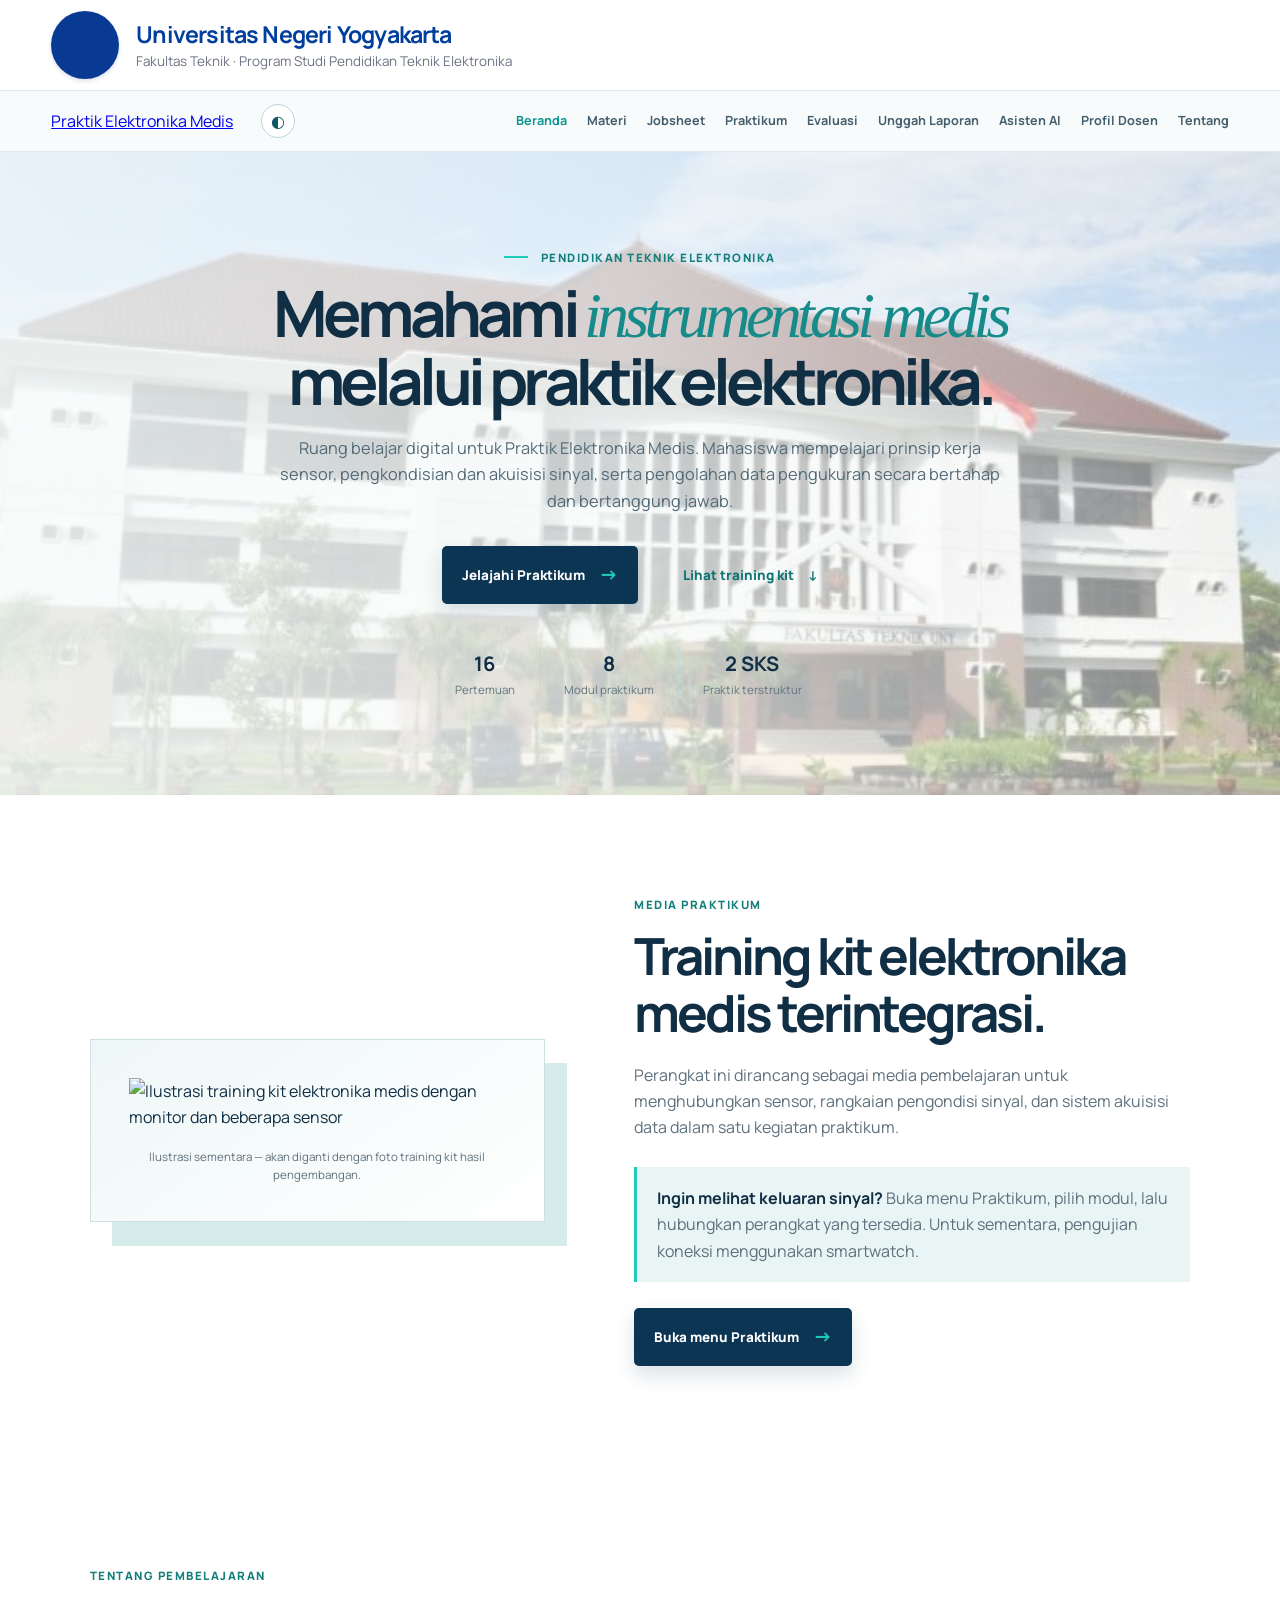
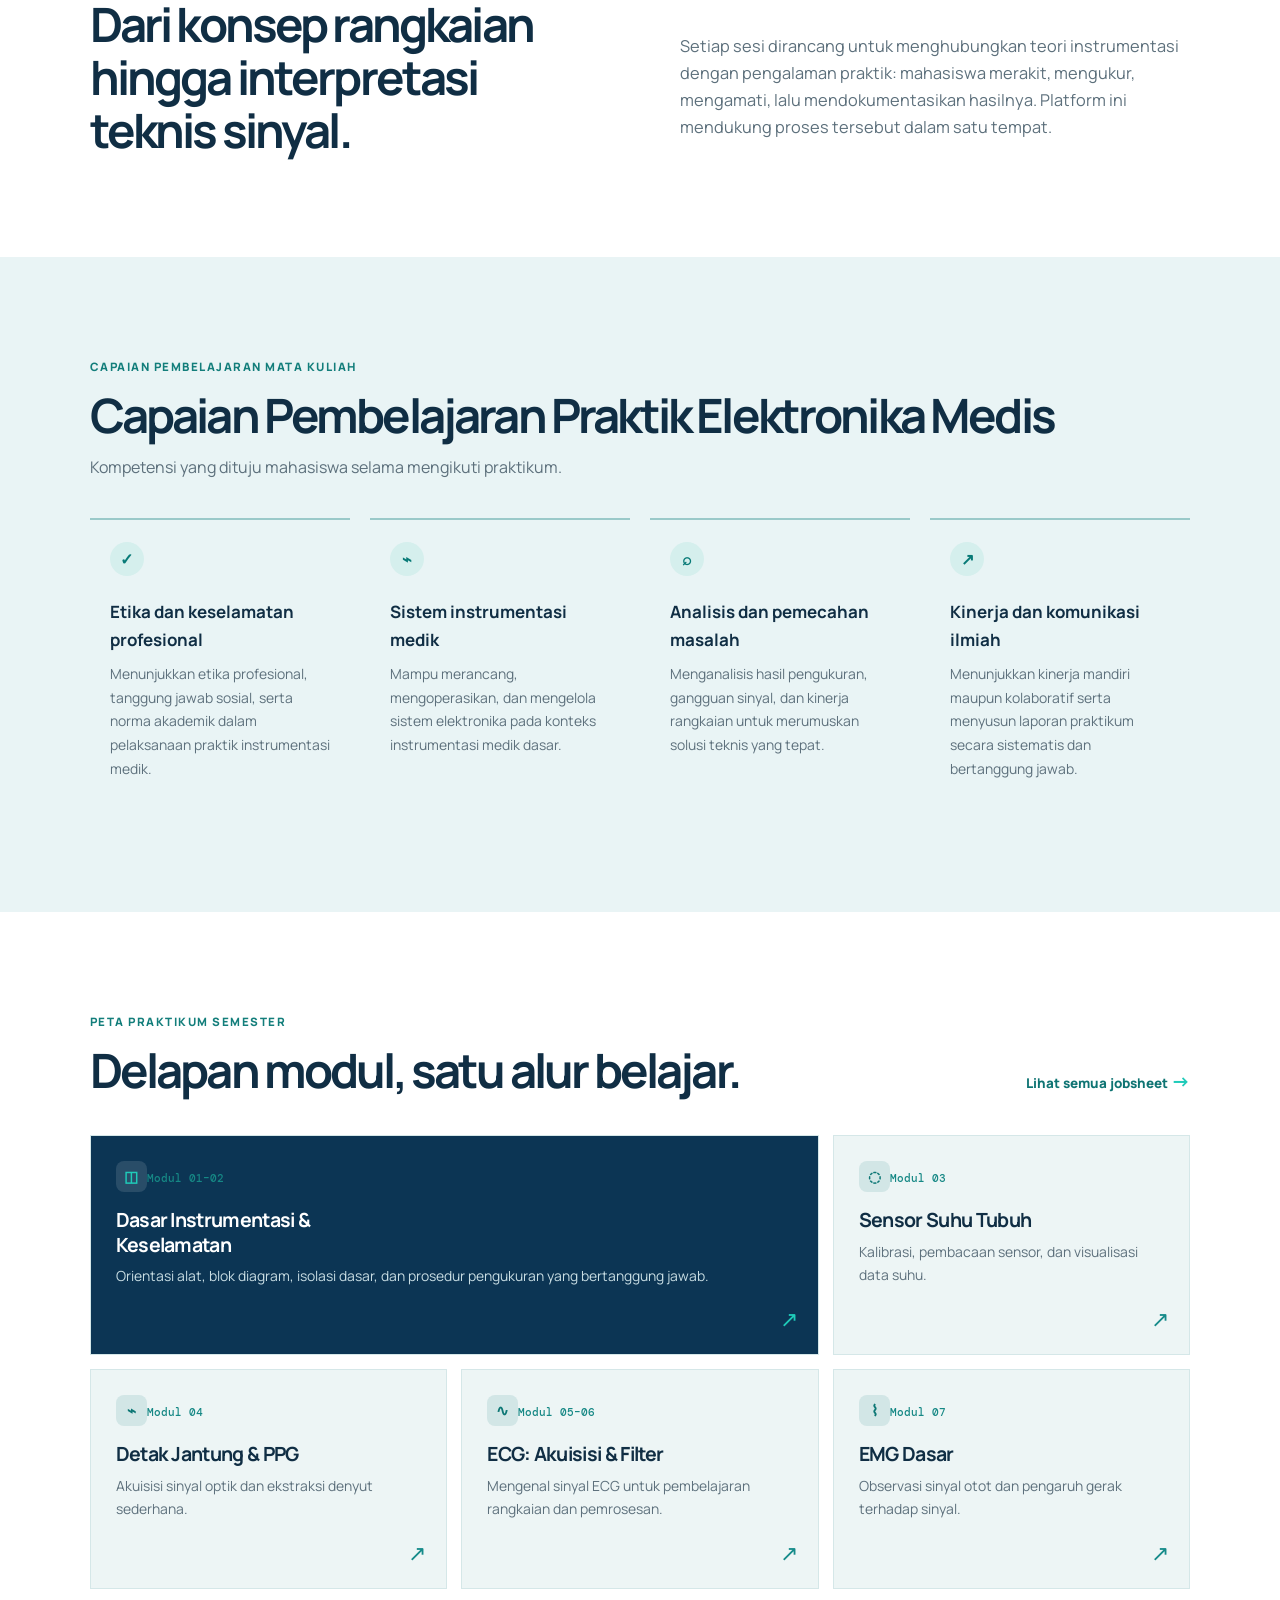
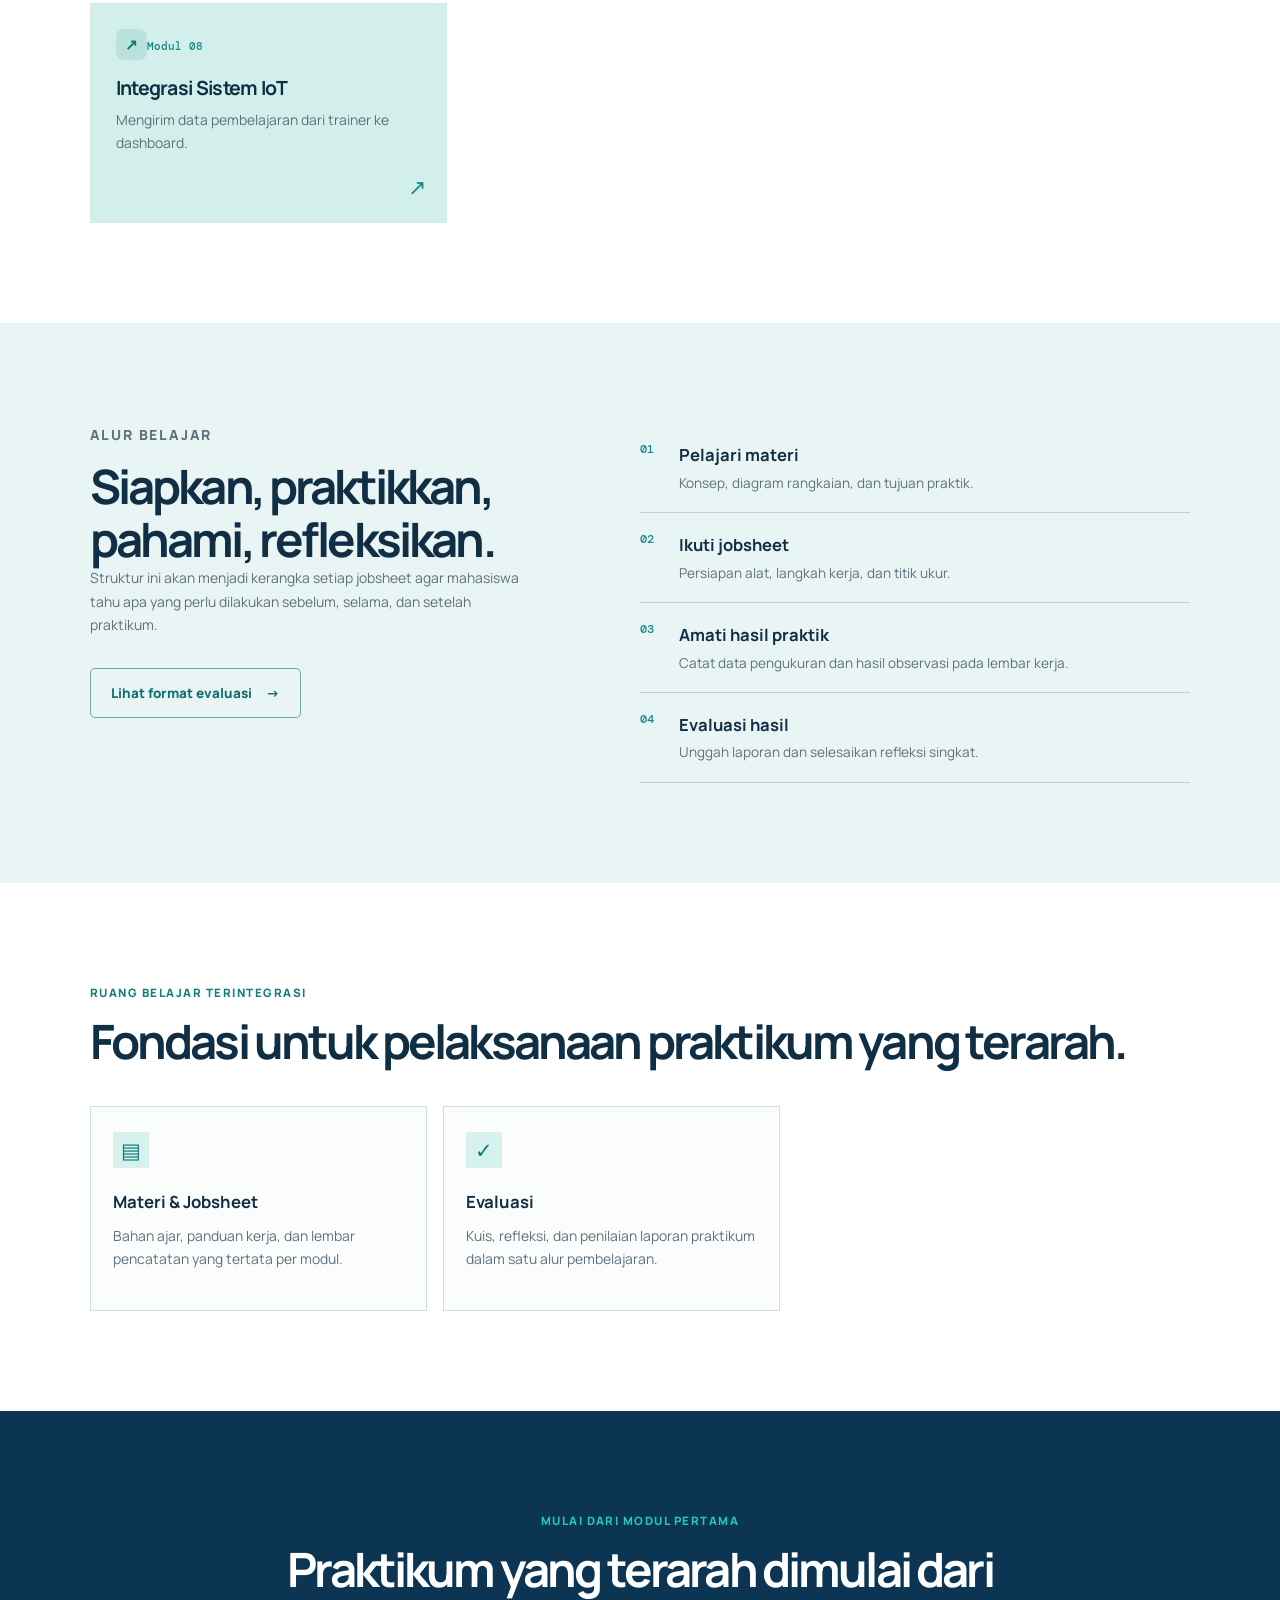
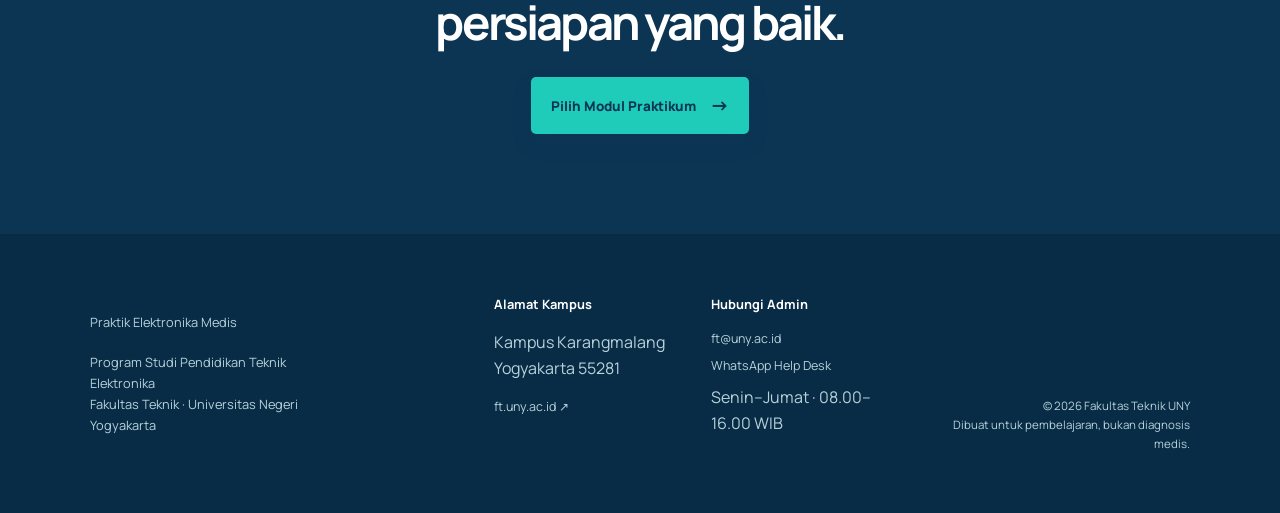
==== index.html @ bb30fde7 "Add files via upload" ====
<!doctype html>
<html lang="id">
<head>
  <meta charset="UTF-8" />
  <meta name="viewport" content="width=device-width, initial-scale=1.0" />
  <meta name="description" content="Platform pembelajaran untuk mata kuliah Praktik Elektronika Medis, Pendidikan Teknik Elektronika." />
  <title>Praktik Elektronika Medis | PTE UNY</title>
  <link rel="preconnect" href="https://fonts.googleapis.com" />
  <link rel="preconnect" href="https://fonts.gstatic.com" crossorigin />
  <link href="https://fonts.googleapis.com/css2?family=DM+Mono:wght@400;500&family=Manrope:wght@400;500;600;700;800&display=swap" rel="stylesheet" />
  <link rel="icon" type="image/svg+xml" href="data:image/svg+xml,%3Csvg xmlns='http://www.w3.org/2000/svg' viewBox='0 0 64 64'%3E%3Crect width='64' height='64' rx='14' fill='%230b3b62'/%3E%3Cpath d='M10 35h10l5-15 8 29 7-18h14' fill='none' stroke='%2349d8c5' stroke-width='5' stroke-linecap='round' stroke-linejoin='round'/%3E%3C/svg%3E" />
  <link rel="stylesheet" href="styles.css" />
  <link rel="stylesheet" href="identity.css" />
  <link rel="stylesheet" href="compact-features.css" />
  <link rel="stylesheet" href="report-upload.css" />
  <link rel="stylesheet" href="visual-enhancements.css" />
</head>
<body>
  <header class="site-header">
    <div class="identity-bar">
      <a class="uny-seal" href="#beranda" aria-label="Universitas Negeri Yogyakarta"><span><img src="assets/logo-uny.png" alt="Lambang Universitas Negeri Yogyakarta" /></span></a>
      <div class="institution-name"><strong>Universitas Negeri Yogyakarta</strong><span>Fakultas Teknik · Program Studi Pendidikan Teknik Elektronika</span></div>
    </div>
    <div class="platform-bar">
      <a class="course-brand" href="#beranda">Praktik Elektronika Medis</a>
    <button class="menu-toggle" aria-label="Buka menu" aria-expanded="false"><span></span><span></span></button>
    <nav class="main-nav" aria-label="Navigasi utama">
      <a class="active" href="index.html">Beranda</a><a href="materi.html">Materi</a><a href="jobsheet.html">Jobsheet</a><a href="praktikum.html">Praktikum</a><a href="evaluasi.html">Evaluasi</a><a href="laporan.html">Unggah Laporan</a><a href="asisten-ai.html">Asisten AI</a><a href="profil-dosen.html">Profil Dosen</a><a href="tentang.html">Tentang</a>
    </nav>
    </div>
  </header>

  <main>
    <section class="hero" id="beranda">
      <div class="hero-copy">
        <p class="eyebrow"><span></span> Pendidikan Teknik Elektronika</p>
        <h1>Memahami <em>instrumentasi medis</em> melalui praktik elektronika.</h1>
        <p class="hero-text">Ruang belajar digital untuk Praktik Elektronika Medis. Mahasiswa mempelajari prinsip kerja sensor, pengkondisian dan akuisisi sinyal, serta pengolahan data pengukuran secara bertahap dan bertanggung jawab.</p>
        <div class="hero-actions"><a class="button primary" href="praktikum.html">Jelajahi Praktikum <span>→</span></a><a class="button text-button" href="#training-kit">Lihat training kit <span>↓</span></a></div>
        <div class="course-meta"><div><strong>16</strong><span>Pertemuan</span></div><div><strong>8</strong><span>Modul praktikum</span></div><div><strong>2 SKS</strong><span>Praktik terstruktur</span></div></div>
      </div>
    </section>

    <section class="training-showcase section" id="training-kit">
      <figure class="training-photo">
        <img src="assets/training-kit-placeholder.png" alt="Ilustrasi training kit elektronika medis dengan monitor dan beberapa sensor" />
        <figcaption>Ilustrasi sementara — akan diganti dengan foto training kit hasil pengembangan.</figcaption>
      </figure>
      <div class="training-copy">
        <p class="eyebrow">Media praktikum</p>
        <h2>Training kit elektronika medis terintegrasi.</h2>
        <p>Perangkat ini dirancang sebagai media pembelajaran untuk menghubungkan sensor, rangkaian pengondisi sinyal, dan sistem akuisisi data dalam satu kegiatan praktikum.</p>
        <p class="training-notice"><strong>Ingin melihat keluaran sinyal?</strong> Buka menu Praktikum, pilih modul, lalu hubungkan perangkat yang tersedia. Untuk sementara, pengujian koneksi menggunakan smartwatch.</p>
        <a class="button primary" href="praktikum.html">Buka menu Praktikum <span>→</span></a>
      </div>
    </section>

    <section class="intro section" id="materi">
      <div><p class="eyebrow">Tentang pembelajaran</p><h2>Dari konsep rangkaian hingga interpretasi teknis sinyal.</h2></div>
      <p>Setiap sesi dirancang untuk menghubungkan teori instrumentasi dengan pengalaman praktik: mahasiswa merakit, mengukur, mengamati, lalu mendokumentasikan hasilnya. Platform ini mendukung proses tersebut dalam satu tempat.</p>
    </section>

    <section class="outcomes section" aria-labelledby="outcomes-title">
      <div class="section-heading"><p class="eyebrow">Capaian Pembelajaran Mata Kuliah</p><h2 id="outcomes-title">Capaian Pembelajaran Praktik Elektronika Medis</h2><p class="outcomes-intro">Kompetensi yang dituju mahasiswa selama mengikuti praktikum.</p></div>
      <div class="outcome-grid"><article><span class="number">CPL-1</span><h3>Etika dan keselamatan profesional</h3><p>Menunjukkan etika profesional, tanggung jawab sosial, serta norma akademik dalam pelaksanaan praktik instrumentasi medik.</p></article><article><span class="number">CPL-3</span><h3>Sistem instrumentasi medik</h3><p>Mampu merancang, mengoperasikan, dan mengelola sistem elektronika pada konteks instrumentasi medik dasar.</p></article><article><span class="number">CPL-4</span><h3>Analisis dan pemecahan masalah</h3><p>Menganalisis hasil pengukuran, gangguan sinyal, dan kinerja rangkaian untuk merumuskan solusi teknis yang tepat.</p></article><article><span class="number">CPL-7 · CPL-8</span><h3>Kinerja dan komunikasi ilmiah</h3><p>Menunjukkan kinerja mandiri maupun kolaboratif serta menyusun laporan praktikum secara sistematis dan bertanggung jawab.</p></article></div>
    </section>

    <section class="modules section" id="praktikum">
      <div class="section-heading split"><div><p class="eyebrow">Peta praktikum semester</p><h2>Delapan modul, satu alur belajar.</h2></div><a href="jobsheet.html" class="inline-link">Lihat semua jobsheet <span>→</span></a></div>
      <div class="module-grid">
        <article class="module-card featured"><span class="module-label">Modul 01–02</span><h3>Dasar Instrumentasi & Keselamatan</h3><p>Orientasi alat, blok diagram, isolasi dasar, dan prosedur pengukuran yang bertanggung jawab.</p><span class="card-arrow">↗</span></article>
        <article class="module-card"><span class="module-label">Modul 03</span><h3>Sensor Suhu Tubuh</h3><p>Kalibrasi, pembacaan sensor, dan visualisasi data suhu.</p><span class="card-arrow">↗</span></article>
        <article class="module-card"><span class="module-label">Modul 04</span><h3>Detak Jantung & PPG</h3><p>Akuisisi sinyal optik dan ekstraksi denyut sederhana.</p><span class="card-arrow">↗</span></article>
        <article class="module-card"><span class="module-label">Modul 05–06</span><h3>ECG: Akuisisi & Filter</h3><p>Mengenal sinyal ECG untuk pembelajaran rangkaian dan pemrosesan.</p><span class="card-arrow">↗</span></article>
        <article class="module-card"><span class="module-label">Modul 07</span><h3>EMG Dasar</h3><p>Observasi sinyal otot dan pengaruh gerak terhadap sinyal.</p><span class="card-arrow">↗</span></article>
        <article class="module-card accent"><span class="module-label">Modul 08</span><h3>Integrasi Sistem IoT</h3><p>Mengirim data pembelajaran dari trainer ke dashboard.</p><span class="card-arrow">↗</span></article>
      </div>
    </section>

    <section class="learning-flow section" id="jobsheet">
      <div class="flow-copy"><p class="eyebrow">Alur belajar</p><h2>Siapkan, praktikkan, pahami, refleksikan.</h2><p>Struktur ini akan menjadi kerangka setiap jobsheet agar mahasiswa tahu apa yang perlu dilakukan sebelum, selama, dan setelah praktikum.</p><a class="button outline" href="evaluasi.html">Lihat format evaluasi <span>→</span></a></div>
      <ol class="flow-list"><li><span>01</span><div><h3>Pelajari materi</h3><p>Konsep, diagram rangkaian, dan tujuan praktik.</p></div></li><li><span>02</span><div><h3>Ikuti jobsheet</h3><p>Persiapan alat, langkah kerja, dan titik ukur.</p></div></li><li><span>03</span><div><h3>Amati hasil praktik</h3><p>Catat data pengukuran dan hasil observasi pada lembar kerja.</p></div></li><li><span>04</span><div><h3>Evaluasi hasil</h3><p>Unggah laporan dan selesaikan refleksi singkat.</p></div></li></ol>
    </section>

    <section class="platform section" id="evaluasi">
      <div class="section-heading"><p class="eyebrow">Ruang belajar terintegrasi</p><h2>Fondasi untuk pelaksanaan praktikum yang terarah.</h2></div>
      <div class="feature-grid feature-grid-compact"><article><span class="feature-icon">▤</span><h3>Materi & Jobsheet</h3><p>Bahan ajar, panduan kerja, dan lembar pencatatan yang tertata per modul.</p></article><article><span class="feature-icon">✓</span><h3>Evaluasi</h3><p>Kuis, refleksi, dan penilaian laporan praktikum dalam satu alur pembelajaran.</p></article></div>
    </section>


    <section class="cta section"><p class="eyebrow">Mulai dari modul pertama</p><h2>Praktikum yang terarah dimulai dari persiapan yang baik.</h2><a class="button primary" href="#praktikum">Pilih Modul Praktikum <span>→</span></a></section>
  </main>

  <footer id="tentang"><div class="footer-brand"><p class="footer-course">Praktik Elektronika Medis</p><p>Program Studi Pendidikan Teknik Elektronika<br>Fakultas Teknik · Universitas Negeri Yogyakarta</p></div><div><h3>Alamat Kampus</h3><p>Kampus Karangmalang<br>Yogyakarta 55281</p><a href="https://ft.uny.ac.id" target="_blank" rel="noopener">ft.uny.ac.id ↗</a></div><div><h3>Hubungi Admin</h3><a href="mailto:ft@uny.ac.id">ft@uny.ac.id</a><a href="https://wa.me/6289529199119" target="_blank" rel="noopener">WhatsApp Help Desk</a><p>Senin–Jumat · 08.00–16.00 WIB</p></div><p class="footer-note">© 2026 Fakultas Teknik UNY<br>Dibuat untuk pembelajaran, bukan diagnosis medis.</p></footer>
  <script src="script.js"></script>
</body>
</html>
---- styles.css ----
:root{--uny-blue:#003f9e;--uny-gold:#f4c400;--ink:#102e44;--navy:#0c3554;--teal:#1fcbb9;--mist:#e9f4f5;--sky:#dbeef5;--paper:#f8fbfb;--muted:#5d707c;--line:#cfe0e3;--white:#fff}*{box-sizing:border-box}html{scroll-behavior:smooth}body{margin:0;background:var(--paper);color:var(--ink);font-family:Manrope,Arial,sans-serif;font-size:16px;line-height:1.65}.site-header{background:rgba(248,251,251,.97);border-bottom:1px solid rgba(16,46,68,.09);position:sticky;top:0;z-index:10;backdrop-filter:blur(12px)}.identity-bar{height:91px;display:flex;align-items:center;padding:0 max(4vw,32px);gap:17px;background:#fff;border-bottom:1px solid #e1e7ea}.uny-seal{display:grid;place-items:center;width:68px;height:68px;overflow:hidden;border-radius:50%;background:#083a93;box-shadow:0 2px 4px rgba(0,40,100,.15)}.uny-seal span{display:block;width:75px;height:75px;overflow:hidden;position:relative}.uny-seal img{position:absolute;width:968px;max-width:none;height:auto;top:-16px;left:-40px}.institution-name{display:grid;line-height:1.3}.institution-name strong{color:var(--uny-blue);font-size:clamp(1rem,2.25vw,1.45rem);letter-spacing:-.035em}.institution-name span{margin-top:4px;color:#6c7282;font-size:.84rem}.platform-bar{height:60px;display:flex;align-items:center;padding:0 max(4vw,32px);gap:20px}.brand{display:flex;gap:10px;align-items:center;color:var(--ink);font-weight:800;font-size:1.16rem;text-decoration:none;letter-spacing:-.05em}.brand>span:last-child span{color:#18aa9b}.brand-mark{display:grid;place-items:center;width:31px;height:31px;border-radius:9px;background:var(--navy);color:var(--teal);font-family:Georgia,serif;font-size:1.25rem}.platform-title{padding-left:20px;border-left:1px solid #d5e1e4;color:#45606d;font-size:.84rem;font-weight:700}.main-nav{display:flex;align-items:center;gap:20px;margin-left:auto}.main-nav a{color:#445e6e;text-decoration:none;font-size:.79rem;font-weight:700}.main-nav a:hover,.main-nav a.active{color:#0c958d}.menu-toggle{display:none}.hero{min-height:620px;padding:84px max(7vw,48px) 72px;display:grid;grid-template-columns:1.03fr .97fr;gap:64px;align-items:center;background:linear-gradient(135deg,#f8fbfb 0%,#e4f3f3 100%);overflow:hidden}.eyebrow{margin:0 0 13px;color:#137e7b;text-transform:uppercase;letter-spacing:.13em;font-size:.72rem;font-weight:800}.hero .eyebrow span{display:inline-block;width:24px;height:2px;margin:0 9px 4px 0;background:var(--teal)}h1,h2,h3,p{margin-top:0}h1{max-width:680px;margin-bottom:21px;font-size:clamp(2.75rem,5vw,5.25rem);letter-spacing:-.075em;line-height:1.02}h1 em{font-family:Georgia,serif;font-weight:400;color:#168b8a}.hero-text{max-width:580px;color:#536b78;font-size:1.02rem}.hero-actions{display:flex;align-items:center;gap:25px;margin:31px 0 43px}.button{display:inline-flex;gap:14px;align-items:center;justify-content:center;padding:13px 20px;border-radius:5px;text-decoration:none;font-weight:800;font-size:.84rem}.primary{background:var(--navy);color:#fff;box-shadow:0 9px 20px rgba(12,53,84,.15)}.primary span,.inline-link span{color:var(--teal);font-size:1.2rem}.text-button,.inline-link{color:#0f7473;text-decoration:none;font-weight:800;font-size:.84rem}.course-meta{display:flex;gap:0}.course-meta div{padding:0 24px;border-left:1px solid #bfd9d9}.course-meta div:first-child{padding-left:0;border:0}.course-meta strong{display:block;font-size:1.25rem}.course-meta span{display:block;color:#607580;font-size:.72rem}.hero-visual{padding:19px 19px 13px;background:#103e5d;border:10px solid #d6ebec;box-shadow:22px 25px 0 #b8dddd;color:#d9f8f1;position:relative}.visual-top{display:flex;gap:9px;align-items:center;font:500 .62rem 'DM Mono',monospace;letter-spacing:.08em}.time{margin-left:auto;color:#8eb5c5}.live-dot{width:7px;height:7px;border-radius:50%;background:var(--teal);box-shadow:0 0 0 4px rgba(31,203,185,.13)}svg{display:block;width:100%;height:auto;margin:22px 0 7px}.grid{stroke:#39708a;stroke-width:.55}.wave{fill:none;stroke:#41e2c9;stroke-width:4;stroke-linecap:round;stroke-linejoin:round;filter:drop-shadow(0 0 4px rgba(65,226,201,.5))}.signal-readout{display:grid;grid-template-columns:1fr 1fr 1fr;border-top:1px solid #3b6881;padding-top:12px}.signal-readout div{padding-left:13px;border-left:1px solid #3b6881}.signal-readout div:first-child{padding-left:0;border:0}.signal-readout span{display:block;color:#80a6b7;font:500 .61rem 'DM Mono',monospace}.signal-readout strong{font:500 1.4rem 'DM Mono',monospace}.signal-readout small{color:#8ab6c3;font-size:.58rem}.signal-readout .mode{color:var(--teal);font-size:.85rem}.visual-note{margin:16px 0 0;color:#88acb9;font-size:.6rem;text-align:right}.section{padding:100px max(7vw,48px)}.intro{display:grid;grid-template-columns:1fr 1fr;gap:80px;background:#fff}.intro h2,.section-heading h2,.flow-copy h2,.cta h2{font-size:clamp(2rem,3.7vw,3.45rem);line-height:1.12;letter-spacing:-.06em;margin-bottom:0}.intro>p{max-width:550px;align-self:end;color:var(--muted);font-size:1.02rem}.outcomes{background:var(--mist)}.section-heading{margin-bottom:38px}.outcome-grid{display:grid;grid-template-columns:repeat(4,1fr);gap:20px}.outcome-grid article{padding:22px 20px 18px;border-top:2px solid #9ac9c9}.number,.module-label{font:500 .7rem 'DM Mono',monospace;color:#168885}.outcome-grid h3{margin:22px 0 8px;font-size:1.06rem}.outcome-grid p,.module-card p,.feature-grid p,.flow-copy>p{color:var(--muted);font-size:.87rem;line-height:1.7}.modules{background:#fff}.split{display:flex;justify-content:space-between;align-items:end}.module-grid{display:grid;grid-template-columns:repeat(3,1fr);gap:14px}.module-card{min-height:220px;padding:25px;background:#edf5f5;border:1px solid #d5e7e8;position:relative}.module-card.featured{grid-column:span 2;background:var(--navy);color:#fff}.module-card.accent{background:#d3efeb}.module-card h3{max-width:300px;margin:27px 0 7px;font-size:1.22rem;line-height:1.25;letter-spacing:-.035em}.featured p{color:#c8dde3}.card-arrow{position:absolute;right:20px;bottom:18px;color:#168b8a;font-size:1.35rem}.featured .card-arrow{color:var(--teal)}.learning-flow{display:grid;grid-template-columns:.9fr 1.1fr;gap:100px;background:var(--mist)}.outline{margin-top:17px;border:1px solid #6ca7a8;color:#126f70}.flow-list{margin:0;padding:0;list-style:none}.flow-list li{display:flex;gap:25px;padding:18px 0;border-bottom:1px solid #b9d5d4}.flow-list span{font:500 .75rem 'DM Mono',monospace;color:#168885}.flow-list h3{margin:0 0 3px;font-size:1.04rem}.flow-list p{margin:0;color:var(--muted);font-size:.85rem}.platform{background:#fff}.feature-grid{display:grid;grid-template-columns:repeat(4,1fr);gap:16px}.feature-grid article{padding:25px 22px;border:1px solid var(--line);background:#fbfdfd}.feature-icon{display:grid;place-items:center;width:36px;height:36px;background:#d6f1ee;color:#0f7976;font-size:1.3rem}.feature-grid h3{margin:20px 0 8px;font-size:1.05rem}.cta{text-align:center;background:var(--navy);color:#fff}.cta .eyebrow{color:var(--teal)}.cta h2{max-width:780px;margin:0 auto 28px}.cta .primary{background:var(--teal);color:var(--navy)}.cta .primary span{color:var(--navy)}footer{display:grid;grid-template-columns:2fr 1fr 1fr 1.4fr;gap:30px;padding:60px max(7vw,48px);background:#082b46;color:#b7d2da}footer .brand{color:#fff}.footer-brand p{max-width:220px;margin:18px 0 0;font-size:.8rem}footer h3{margin:0 0 13px;color:#fff;font-size:.8rem}footer div:not(.footer-brand) a{display:block;margin-bottom:7px;color:#b7d2da;text-decoration:none;font-size:.78rem}.footer-note{align-self:end;margin:0;font-size:.72rem;text-align:right}@media(max-width:1080px){.platform-title{display:none}.main-nav{gap:12px}.main-nav a{font-size:.7rem}}@media(max-width:980px){.hero{grid-template-columns:1fr;gap:40px}.hero-visual{max-width:650px}.outcome-grid,.feature-grid{grid-template-columns:repeat(2,1fr)}.learning-flow{gap:50px}.module-grid{grid-template-columns:repeat(2,1fr)}.module-card.featured{grid-column:span 2}}@media(max-width:680px){.identity-bar{height:72px;padding:0 22px;gap:11px}.uny-seal{width:48px;height:48px}.uny-seal span{transform:scale(.71)}.institution-name strong{font-size:.95rem}.institution-name span{font-size:.66rem;line-height:1.3}.platform-bar{height:55px;padding:0 22px}.brand{font-size:1rem}.menu-toggle{display:grid;gap:5px;margin-left:auto;background:none;border:0}.menu-toggle span{display:block;width:23px;height:2px;background:var(--ink)}.main-nav{display:none;position:absolute;top:127px;right:14px;left:14px;padding:14px;background:#fff;border:1px solid var(--line);box-shadow:0 15px 30px rgba(0,0,0,.1)}.main-nav.open{display:grid;grid-template-columns:repeat(2,1fr)}.main-nav a{padding:8px;font-size:.75rem}.hero{min-height:auto;padding:64px 24px 56px;gap:30px}h1{font-size:2.7rem}.hero-actions{flex-wrap:wrap;margin-bottom:32px}.course-meta{justify-content:space-between}.course-meta div{padding:0 10px}.course-meta div:first-child{padding-left:0}.hero-visual{margin:0 -2px;padding:13px;border-width:6px;box-shadow:12px 14px 0 #b8dddd}.signal-readout strong{font-size:1.05rem}.section{padding:66px 24px}.intro,.learning-flow{grid-template-columns:1fr;gap:34px}.intro>p{margin:0}.outcome-grid,.feature-grid,.module-grid{grid-template-columns:1fr}.module-card.featured{grid-column:auto}.split{display:block}.split .inline-link{display:inline-block;margin-top:17px}.module-card{min-height:190px}.flow-list li{gap:17px}footer{grid-template-columns:1fr 1fr;padding:45px 24px;gap:27px}.footer-brand{grid-column:span 2}.footer-note{grid-column:span 2;text-align:left;margin-top:7px}}


/* Hero pembuka: fokus pada pesan utama tanpa visual di samping */
.hero {
  min-height: 640px;
  display: grid;
  grid-template-columns: 1fr;
  place-items: center;
  padding-top: 96px;
  padding-bottom: 96px;
}

.hero > .hero-copy {
  grid-column: 1;
  grid-row: 1;
  width: min(100%, 980px);
  margin: 0 auto;
  text-align: center;
}

.hero > .hero-copy h1 {
  max-width: 900px;
  margin-right: auto;
  margin-left: auto;
}

.hero > .hero-copy .hero-text {
  max-width: 720px;
  margin-right: auto;
  margin-left: auto;
}

.hero > .hero-copy .hero-actions,
.hero > .hero-copy .course-meta {
  justify-content: center;
}

/* Bagian simulasi baru muncul setelah pengguna menggulir */
.signal-showcase {
  background: #fff;
  scroll-margin-top: 150px;
}

.signal-showcase-copy {
  max-width: 760px;
  margin: 0 auto 42px;
  text-align: center;
}

.signal-showcase-copy h2 {
  margin-bottom: 16px;
  font-size: clamp(2rem, 4vw, 3.5rem);
  line-height: 1.12;
  letter-spacing: -.06em;
}

.signal-showcase-copy > p:last-child {
  color: var(--muted);
  font-size: 1rem;
}

.signal-showcase .hero-visual {
  width: min(100%, 1000px);
  max-width: 1000px;
  margin: 0 auto;
}

@media (max-width: 680px) {
  .hero {
    min-height: auto;
    padding-top: 72px;
    padding-bottom: 64px;
  }

  .hero > .hero-copy {
    text-align: left;
  }

  .hero > .hero-copy h1,
  .hero > .hero-copy .hero-text {
    margin-left: 0;
    margin-right: 0;
  }

  .hero > .hero-copy .hero-actions {
    justify-content: flex-start;
  }

  .hero > .hero-copy .course-meta {
    justify-content: space-between;
  }

  .signal-showcase-copy {
    margin-bottom: 28px;
    text-align: left;
  }
}

/* Tampilan training kit pada halaman Beranda */
.training-showcase {
  display: grid;
  grid-template-columns: minmax(280px, .9fr) minmax(320px, 1.1fr);
  align-items: center;
  gap: clamp(48px, 7vw, 100px);
  background: #fff;
  scroll-margin-top: 150px;
}

.training-photo {
  margin: 0;
  padding: clamp(20px, 3vw, 38px);
  background: linear-gradient(145deg, #eef7f7, #fff);
  border: 1px solid var(--line);
  box-shadow: 22px 24px 0 #d5eceb;
}

.training-photo img {
  display: block;
  width: 100%;
  max-width: 500px;
  max-height: 330px;
  margin: 0 auto;
  object-fit: contain;
}

.training-photo figcaption {
  margin-top: 18px;
  color: var(--muted);
  font-size: .72rem;
  line-height: 1.5;
  text-align: center;
}

.training-copy {
  max-width: 620px;
}

.training-copy h2 {
  margin-bottom: 20px;
  font-size: clamp(2rem, 4vw, 3.5rem);
  line-height: 1.12;
  letter-spacing: -.06em;
}

.training-copy > p:not(.eyebrow) {
  color: var(--muted);
}

.training-notice {
  margin: 26px 0;
  padding: 18px 20px;
  border-left: 3px solid var(--teal);
  background: var(--mist);
}

.training-notice strong {
  color: var(--ink);
}

@media (max-width: 820px) {
  .training-showcase {
    grid-template-columns: 1fr;
    gap: 48px;
  }

  .training-photo {
    width: min(100%, 560px);
    margin: 0 auto;
    box-shadow: 13px 15px 0 #d5eceb;
  }

  .training-copy {
    max-width: none;
  }
}
---- identity.css ----
:root{--uny-blue:#003f9e;--uny-gold:#f4c400;--ink:#102e44;--navy:#0c3554;--teal:#1fcbb9;--mist:#e9f4f5;--sky:#dbeef5;--paper:#f8fbfb;--muted:#5d707c;--line:#cfe0e3;--white:#fff}*{box-sizing:border-box}html{scroll-behavior:smooth}body{margin:0;background:var(--paper);color:var(--ink);font-family:Manrope,Arial,sans-serif;font-size:16px;line-height:1.65}.site-header{background:rgba(248,251,251,.97);border-bottom:1px solid rgba(16,46,68,.09);position:sticky;top:0;z-index:10;backdrop-filter:blur(12px)}.identity-bar{height:91px;display:flex;align-items:center;padding:0 max(4vw,32px);gap:17px;background:#fff;border-bottom:1px solid #e1e7ea}.uny-seal{display:grid;place-items:center;width:68px;height:68px;overflow:hidden;border-radius:50%;background:#083a93;box-shadow:0 2px 4px rgba(0,40,100,.15)}.uny-seal span{display:block;width:75px;height:75px;overflow:hidden;position:relative}.uny-seal img{position:absolute;width:968px;max-width:none;height:auto;top:-16px;left:-40px}.institution-name{display:grid;line-height:1.3}.institution-name strong{color:var(--uny-blue);font-size:clamp(1rem,2.25vw,1.45rem);letter-spacing:-.035em}.institution-name span{margin-top:4px;color:#6c7282;font-size:.84rem}.platform-bar{height:60px;display:flex;align-items:center;padding:0 max(4vw,32px);gap:20px}.brand{display:flex;gap:10px;align-items:center;color:var(--ink);font-weight:800;font-size:1.16rem;text-decoration:none;letter-spacing:-.05em}.brand>span:last-child span{color:#18aa9b}.brand-mark{display:grid;place-items:center;width:31px;height:31px;border-radius:9px;background:var(--navy);color:var(--teal);font-family:Georgia,serif;font-size:1.25rem}.platform-title{padding-left:20px;border-left:1px solid #d5e1e4;color:#45606d;font-size:.84rem;font-weight:700}.main-nav{display:flex;align-items:center;gap:20px;margin-left:auto}.main-nav a{color:#445e6e;text-decoration:none;font-size:.79rem;font-weight:700}.main-nav a:hover,.main-nav a.active{color:#0c958d}.menu-toggle{display:none}.hero{min-height:620px;padding:84px max(7vw,48px) 72px;display:grid;grid-template-columns:1.03fr .97fr;gap:64px;align-items:center;background:linear-gradient(135deg,#f8fbfb 0%,#e4f3f3 100%);overflow:hidden}.eyebrow{margin:0 0 13px;color:#137e7b;text-transform:uppercase;letter-spacing:.13em;font-size:.72rem;font-weight:800}.hero .eyebrow span{display:inline-block;width:24px;height:2px;margin:0 9px 4px 0;background:var(--teal)}h1,h2,h3,p{margin-top:0}h1{max-width:680px;margin-bottom:21px;font-size:clamp(2.75rem,5vw,5.25rem);letter-spacing:-.075em;line-height:1.02}h1 em{font-family:Georgia,serif;font-weight:400;color:#168b8a}.hero-text{max-width:580px;color:#536b78;font-size:1.02rem}.hero-actions{display:flex;align-items:center;gap:25px;margin:31px 0 43px}.button{display:inline-flex;gap:14px;align-items:center;justify-content:center;padding:13px 20px;border-radius:5px;text-decoration:none;font-weight:800;font-size:.84rem}.primary{background:var(--navy);color:#fff;box-shadow:0 9px 20px rgba(12,53,84,.15)}.primary span,.inline-link span{color:var(--teal);font-size:1.2rem}.text-button,.inline-link{color:#0f7473;text-decoration:none;font-weight:800;font-size:.84rem}.course-meta{display:flex;gap:0}.course-meta div{padding:0 24px;border-left:1px solid #bfd9d9}.course-meta div:first-child{padding-left:0;border:0}.course-meta strong{display:block;font-size:1.25rem}.course-meta span{display:block;color:#607580;font-size:.72rem}.hero-visual{padding:19px 19px 13px;background:#103e5d;border:10px solid #d6ebec;box-shadow:22px 25px 0 #b8dddd;color:#d9f8f1;position:relative}.visual-top{display:flex;gap:9px;align-items:center;font:500 .62rem 'DM Mono',monospace;letter-spacing:.08em}.time{margin-left:auto;color:#8eb5c5}.live-dot{width:7px;height:7px;border-radius:50%;background:var(--teal);box-shadow:0 0 0 4px rgba(31,203,185,.13)}svg{display:block;width:100%;height:auto;margin:22px 0 7px}.grid{stroke:#39708a;stroke-width:.55}.wave{fill:none;stroke:#41e2c9;stroke-width:4;stroke-linecap:round;stroke-linejoin:round;filter:drop-shadow(0 0 4px rgba(65,226,201,.5))}.signal-readout{display:grid;grid-template-columns:1fr 1fr 1fr;border-top:1px solid #3b6881;padding-top:12px}.signal-readout div{padding-left:13px;border-left:1px solid #3b6881}.signal-readout div:first-child{padding-left:0;border:0}.signal-readout span{display:block;color:#80a6b7;font:500 .61rem 'DM Mono',monospace}.signal-readout strong{font:500 1.4rem 'DM Mono',monospace}.signal-readout small{color:#8ab6c3;font-size:.58rem}.signal-readout .mode{color:var(--teal);font-size:.85rem}.visual-note{margin:16px 0 0;color:#88acb9;font-size:.6rem;text-align:right}.section{padding:100px max(7vw,48px)}.intro{display:grid;grid-template-columns:1fr 1fr;gap:80px;background:#fff}.intro h2,.section-heading h2,.flow-copy h2,.cta h2{font-size:clamp(2rem,3.7vw,3.45rem);line-height:1.12;letter-spacing:-.06em;margin-bottom:0}.intro>p{max-width:550px;align-self:end;color:var(--muted);font-size:1.02rem}.outcomes{background:var(--mist)}.section-heading{margin-bottom:38px}.outcome-grid{display:grid;grid-template-columns:repeat(4,1fr);gap:20px}.outcome-grid article{padding:22px 20px 18px;border-top:2px solid #9ac9c9}.number,.module-label{font:500 .7rem 'DM Mono',monospace;color:#168885}.outcome-grid h3{margin:22px 0 8px;font-size:1.06rem}.outcome-grid p,.module-card p,.feature-grid p,.flow-copy>p{color:var(--muted);font-size:.87rem;line-height:1.7}.modules{background:#fff}.split{display:flex;justify-content:space-between;align-items:end}.module-grid{display:grid;grid-template-columns:repeat(3,1fr);gap:14px}.module-card{min-height:220px;padding:25px;background:#edf5f5;border:1px solid #d5e7e8;position:relative}.module-card.featured{grid-column:span 2;background:var(--navy);color:#fff}.module-card.accent{background:#d3efeb}.module-card h3{max-width:300px;margin:27px 0 7px;font-size:1.22rem;line-height:1.25;letter-spacing:-.035em}.featured p{color:#c8dde3}.card-arrow{position:absolute;right:20px;bottom:18px;color:#168b8a;font-size:1.35rem}.featured .card-arrow{color:var(--teal)}.learning-flow{display:grid;grid-template-columns:.9fr 1.1fr;gap:100px;background:var(--mist)}.outline{margin-top:17px;border:1px solid #6ca7a8;color:#126f70}.flow-list{margin:0;padding:0;list-style:none}.flow-list li{display:flex;gap:25px;padding:18px 0;border-bottom:1px solid #b9d5d4}.flow-list span{font:500 .75rem 'DM Mono',monospace;color:#168885}.flow-list h3{margin:0 0 3px;font-size:1.04rem}.flow-list p{margin:0;color:var(--muted);font-size:.85rem}.platform{background:#fff}.feature-grid{display:grid;grid-template-columns:repeat(4,1fr);gap:16px}.feature-grid article{padding:25px 22px;border:1px solid var(--line);background:#fbfdfd}.feature-icon{display:grid;place-items:center;width:36px;height:36px;background:#d6f1ee;color:#0f7976;font-size:1.3rem}.feature-grid h3{margin:20px 0 8px;font-size:1.05rem}.cta{text-align:center;background:var(--navy);color:#fff}.cta .eyebrow{color:var(--teal)}.cta h2{max-width:780px;margin:0 auto 28px}.cta .primary{background:var(--teal);color:var(--navy)}.cta .primary span{color:var(--navy)}footer{display:grid;grid-template-columns:2fr 1fr 1fr 1.4fr;gap:30px;padding:60px max(7vw,48px);background:#082b46;color:#b7d2da}footer .brand{color:#fff}.footer-brand p{max-width:220px;margin:18px 0 0;font-size:.8rem}footer h3{margin:0 0 13px;color:#fff;font-size:.8rem}footer div:not(.footer-brand) a{display:block;margin-bottom:7px;color:#b7d2da;text-decoration:none;font-size:.78rem}.footer-note{align-self:end;margin:0;font-size:.72rem;text-align:right}@media(max-width:1080px){.platform-title{display:none}.main-nav{gap:12px}.main-nav a{font-size:.7rem}}@media(max-width:980px){.hero{grid-template-columns:1fr;gap:40px}.hero-visual{max-width:650px}.outcome-grid,.feature-grid{grid-template-columns:repeat(2,1fr)}.learning-flow{gap:50px}.module-grid{grid-template-columns:repeat(2,1fr)}.module-card.featured{grid-column:span 2}}@media(max-width:680px){.identity-bar{height:72px;padding:0 22px;gap:11px}.uny-seal{width:48px;height:48px}.uny-seal span{transform:scale(.71)}.institution-name strong{font-size:.95rem}.institution-name span{font-size:.66rem;line-height:1.3}.platform-bar{height:55px;padding:0 22px}.brand{font-size:1rem}.menu-toggle{display:grid;gap:5px;margin-left:auto;background:none;border:0}.menu-toggle span{display:block;width:23px;height:2px;background:var(--ink)}.main-nav{display:none;position:absolute;top:127px;right:14px;left:14px;padding:14px;background:#fff;border:1px solid var(--line);box-shadow:0 15px 30px rgba(0,0,0,.1)}.main-nav.open{display:grid;grid-template-columns:repeat(2,1fr)}.main-nav a{padding:8px;font-size:.75rem}.hero{min-height:auto;padding:64px 24px 56px;gap:30px}h1{font-size:2.7rem}.hero-actions{flex-wrap:wrap;margin-bottom:32px}.course-meta{justify-content:space-between}.course-meta div{padding:0 10px}.course-meta div:first-child{padding-left:0}.hero-visual{margin:0 -2px;padding:13px;border-width:6px;box-shadow:12px 14px 0 #b8dddd}.signal-readout strong{font-size:1.05rem}.section{padding:66px 24px}.intro,.learning-flow{grid-template-columns:1fr;gap:34px}.intro>p{margin:0}.outcome-grid,.feature-grid,.module-grid{grid-template-columns:1fr}.module-card.featured{grid-column:auto}.split{display:block}.split .inline-link{display:inline-block;margin-top:17px}.module-card{min-height:190px}.flow-list li{gap:17px}footer{grid-template-columns:1fr 1fr;padding:45px 24px;gap:27px}.footer-brand{grid-column:span 2}.footer-note{grid-column:span 2;text-align:left;margin-top:7px}}


/* Hero pembuka: fokus pada pesan utama tanpa visual di samping */
.hero {
  min-height: 640px;
  display: grid;
  grid-template-columns: 1fr;
  place-items: center;
  padding-top: 96px;
  padding-bottom: 96px;
}

.hero > .hero-copy {
  grid-column: 1;
  grid-row: 1;
  width: min(100%, 980px);
  margin: 0 auto;
  text-align: center;
}

.hero > .hero-copy h1 {
  max-width: 900px;
  margin-right: auto;
  margin-left: auto;
}

.hero > .hero-copy .hero-text {
  max-width: 720px;
  margin-right: auto;
  margin-left: auto;
}

.hero > .hero-copy .hero-actions,
.hero > .hero-copy .course-meta {
  justify-content: center;
}

/* Bagian simulasi baru muncul setelah pengguna menggulir */
.signal-showcase {
  background: #fff;
  scroll-margin-top: 150px;
}

.signal-showcase-copy {
  max-width: 760px;
  margin: 0 auto 42px;
  text-align: center;
}

.signal-showcase-copy h2 {
  margin-bottom: 16px;
  font-size: clamp(2rem, 4vw, 3.5rem);
  line-height: 1.12;
  letter-spacing: -.06em;
}

.signal-showcase-copy > p:last-child {
  color: var(--muted);
  font-size: 1rem;
}

.signal-showcase .hero-visual {
  width: min(100%, 1000px);
  max-width: 1000px;
  margin: 0 auto;
}

@media (max-width: 680px) {
  .hero {
    min-height: auto;
    padding-top: 72px;
    padding-bottom: 64px;
  }

  .hero > .hero-copy {
    text-align: left;
  }

  .hero > .hero-copy h1,
  .hero > .hero-copy .hero-text {
    margin-left: 0;
    margin-right: 0;
  }

  .hero > .hero-copy .hero-actions {
    justify-content: flex-start;
  }

  .hero > .hero-copy .course-meta {
    justify-content: space-between;
  }

  .signal-showcase-copy {
    margin-bottom: 28px;
    text-align: left;
  }
}
---- compact-features.css ----
.feature-grid-compact {
  grid-template-columns: repeat(2, minmax(0, 1fr));
  max-width: 690px;
}

@media (max-width: 680px) {
  .feature-grid-compact { grid-template-columns: 1fr; }
}
---- report-upload.css ----
.report-upload {
  display: grid;
  grid-template-columns: .9fr 1.1fr;
  gap: 80px;
  align-items: center;
  padding-top: 60px;
  background: var(--mist);
}

.report-upload h2 { font-size: clamp(2rem, 3.7vw, 3.45rem); line-height: 1.12; letter-spacing: -.06em; }
.upload-copy > p:not(.eyebrow) { color: var(--muted); max-width: 500px; }
.upload-note { color: #267c7b !important; font-size: .76rem; font-weight: 800; }
.upload-panel { padding: 28px; background: #fff; border: 1px solid var(--line); box-shadow: 12px 12px 0 #d3e7e6; }
.upload-dropzone { min-height: 180px; display: grid; place-items: center; align-content: center; gap: 7px; padding: 20px; border: 2px dashed #8dbfbe; background: #f5fbfb; color: var(--muted); text-align: center; cursor: pointer; transition: border-color .2s, background .2s; }
.upload-dropzone:hover, .upload-dropzone.dragover { border-color: #168b8a; background: #e6f7f5; }
.upload-dropzone strong { color: var(--ink); }
.upload-dropzone span:not(.upload-icon) { font-size: .78rem; }
.upload-icon { display: grid; place-items: center; width: 36px; height: 36px; border-radius: 50%; background: #d3efeb; color: #0b7775; font-size: 1.3rem; font-weight: 800; }
.upload-dropzone input { position: absolute; width: 1px; height: 1px; overflow: hidden; opacity: 0; }
.selected-file, .upload-status { min-height: 24px; margin: 15px 0; color: var(--muted); font-size: .78rem; }
.upload-status { margin: 12px 0 0; color: #137e7b; font-weight: 700; }
.upload-panel .button { border: 0; cursor: pointer; }

@media (max-width: 980px) { .report-upload { grid-template-columns: 1fr; gap: 34px; } }

/* Halaman laporan: panel unggah ditempatkan di samping judul halaman. */
.report-page .page-hero {
  display: grid;
  grid-template-columns: minmax(0, .92fr) minmax(360px, .78fr);
  gap: 64px;
  align-items: center;
  padding-top: 54px;
  padding-bottom: 54px;
}
.report-page .page-hero h1 { margin-bottom: 18px; }
.report-hero-panel { margin: 0; box-shadow: 12px 12px 0 #bddede; }
.report-hero-panel .upload-dropzone { min-height: 150px; }
.report-page .report-upload { display: block; padding-top: 64px; }
.report-page .report-upload .upload-copy { max-width: 650px; }

@media (max-width: 900px) {
  .report-page .page-hero { grid-template-columns: 1fr; gap: 30px; }
  .report-hero-panel { max-width: 620px; }
}
---- visual-enhancements.css ----
/* Aksen visual pendukung: satu ilustrasi laboratorium dan ikon ringan. */
.hero-visual {
  background-image: linear-gradient(135deg, rgba(8,45,70,.92), rgba(12,57,82,.78)), url('assets/lab-instrumentasi-medis.png');
  background-size: cover;
  background-position: center;
}

.outcome-grid article::before {
  display: grid;
  place-items: center;
  width: 34px;
  height: 34px;
  margin-bottom: 15px;
  border-radius: 50%;
  background: #d5efed;
  color: #087a77;
  font-size: 1rem;
  font-weight: 800;
}
.outcome-grid article:nth-child(1)::before { content: '✓'; }
.outcome-grid article:nth-child(2)::before { content: '⌁'; }
.outcome-grid article:nth-child(3)::before { content: '⌕'; }
.outcome-grid article:nth-child(4)::before { content: '↗'; }
.outcome-grid .number { display: none; }

.module-card::before {
  display: inline-grid;
  place-items: center;
  width: 31px;
  height: 31px;
  border-radius: 8px;
  background: rgba(18,126,123,.12);
  color: #0d7775;
  font-size: .95rem;
  font-weight: 800;
}
.module-card:nth-child(1)::before { content: '◫'; }
.module-card:nth-child(2)::before { content: '◌'; }
.module-card:nth-child(3)::before { content: '⌁'; }
.module-card:nth-child(4)::before { content: '∿'; }
.module-card:nth-child(5)::before { content: '⌇'; }
.module-card:nth-child(6)::before { content: '↗'; }
.module-card.featured::before { background:rgba(255,255,255,.12); color:var(--teal); }
.module-card h3 { margin-top: 16px; }
.outcomes { scroll-margin-top: 100px; }
.outcomes-intro { max-width: 560px; margin: 12px 0 0; color: var(--muted); }

/* Foto kampus memperkuat identitas UNY tanpa mengurangi keterbacaan isi. */
.hero {
  position: relative;
  isolation: isolate;
  background-image: linear-gradient(90deg, rgba(248,253,253,.88) 0%, rgba(248,253,253,.78) 49%, rgba(248,253,253,.48) 100%), url('assets/ft-uny.jpg');
  background-position: center, center;
  background-size: cover, cover;
}
.hero-copy, .hero-visual { position: relative; z-index: 1; }
body.dark-mode .hero { background-image: none; }
@media (max-width: 760px) {
  .hero { background-image: linear-gradient(180deg, rgba(248,253,253,.88), rgba(248,253,253,.72)), url('assets/ft-uny.jpg'); }
}
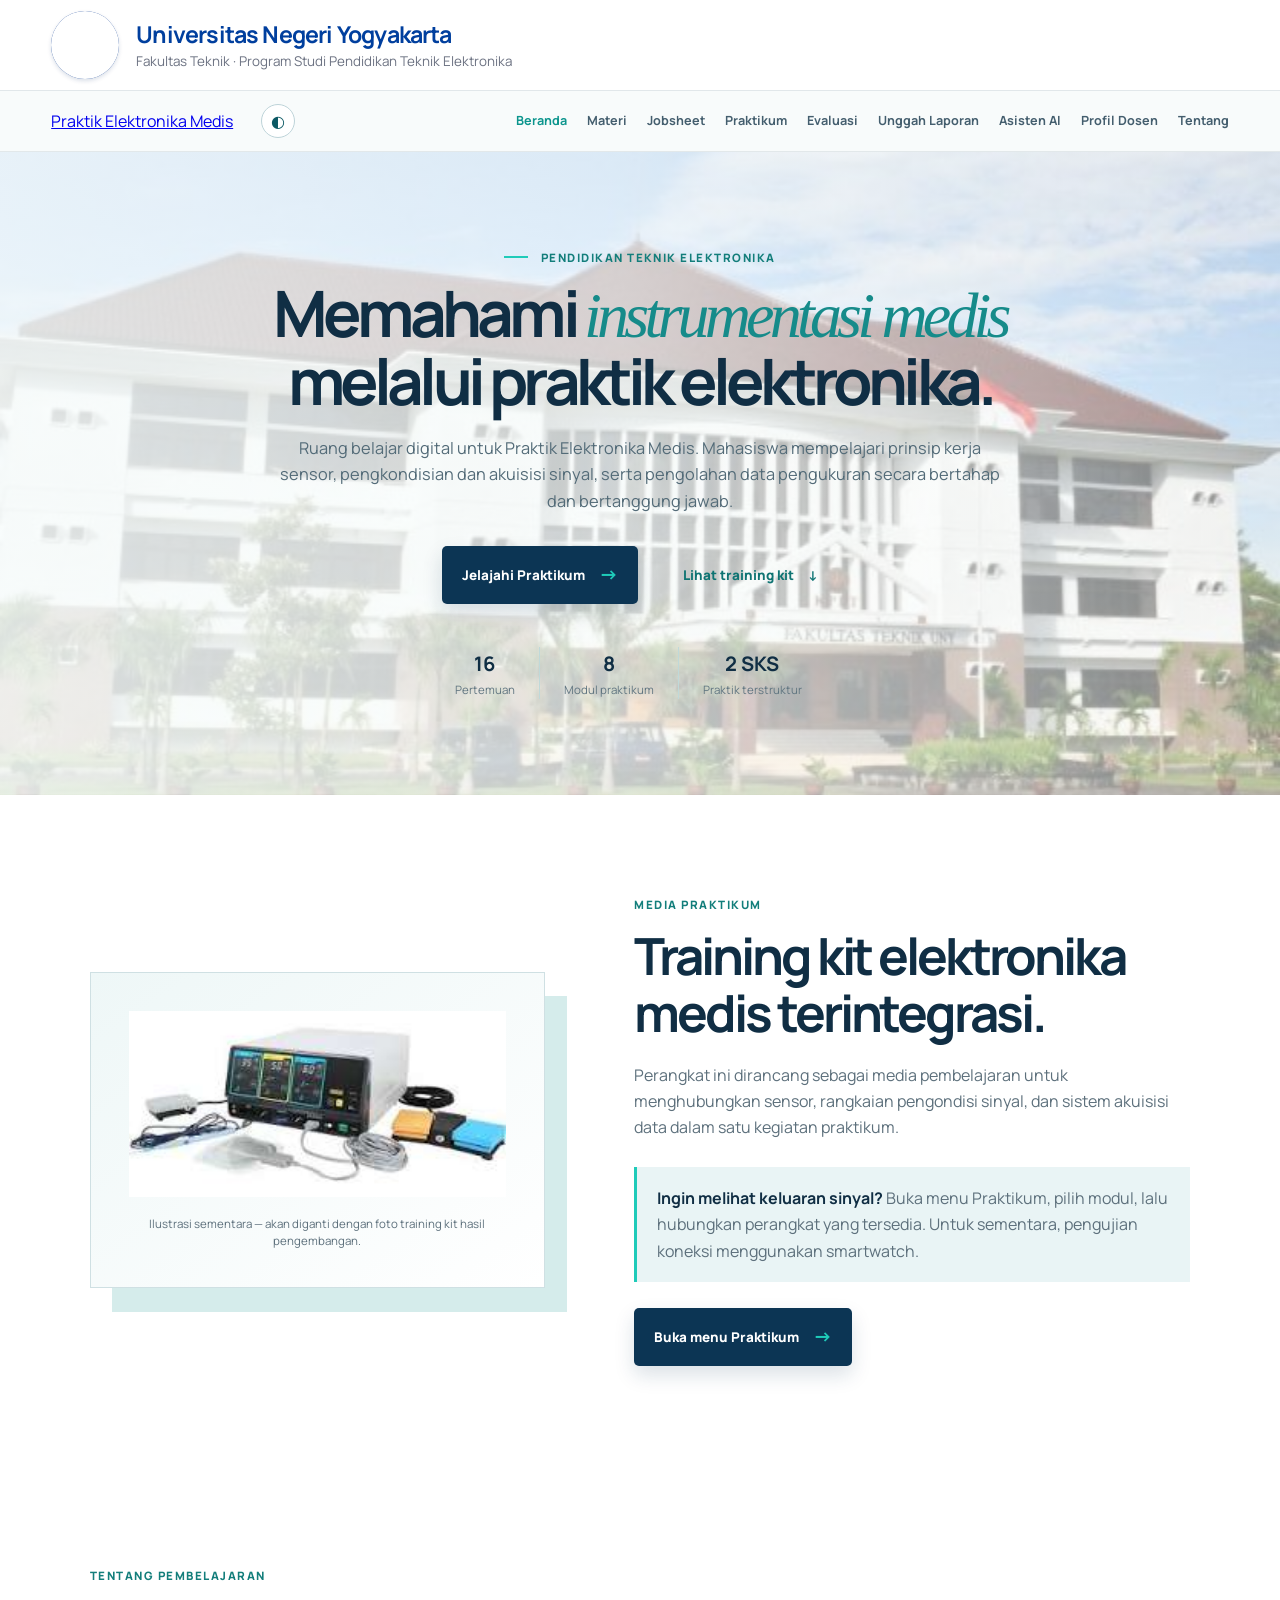
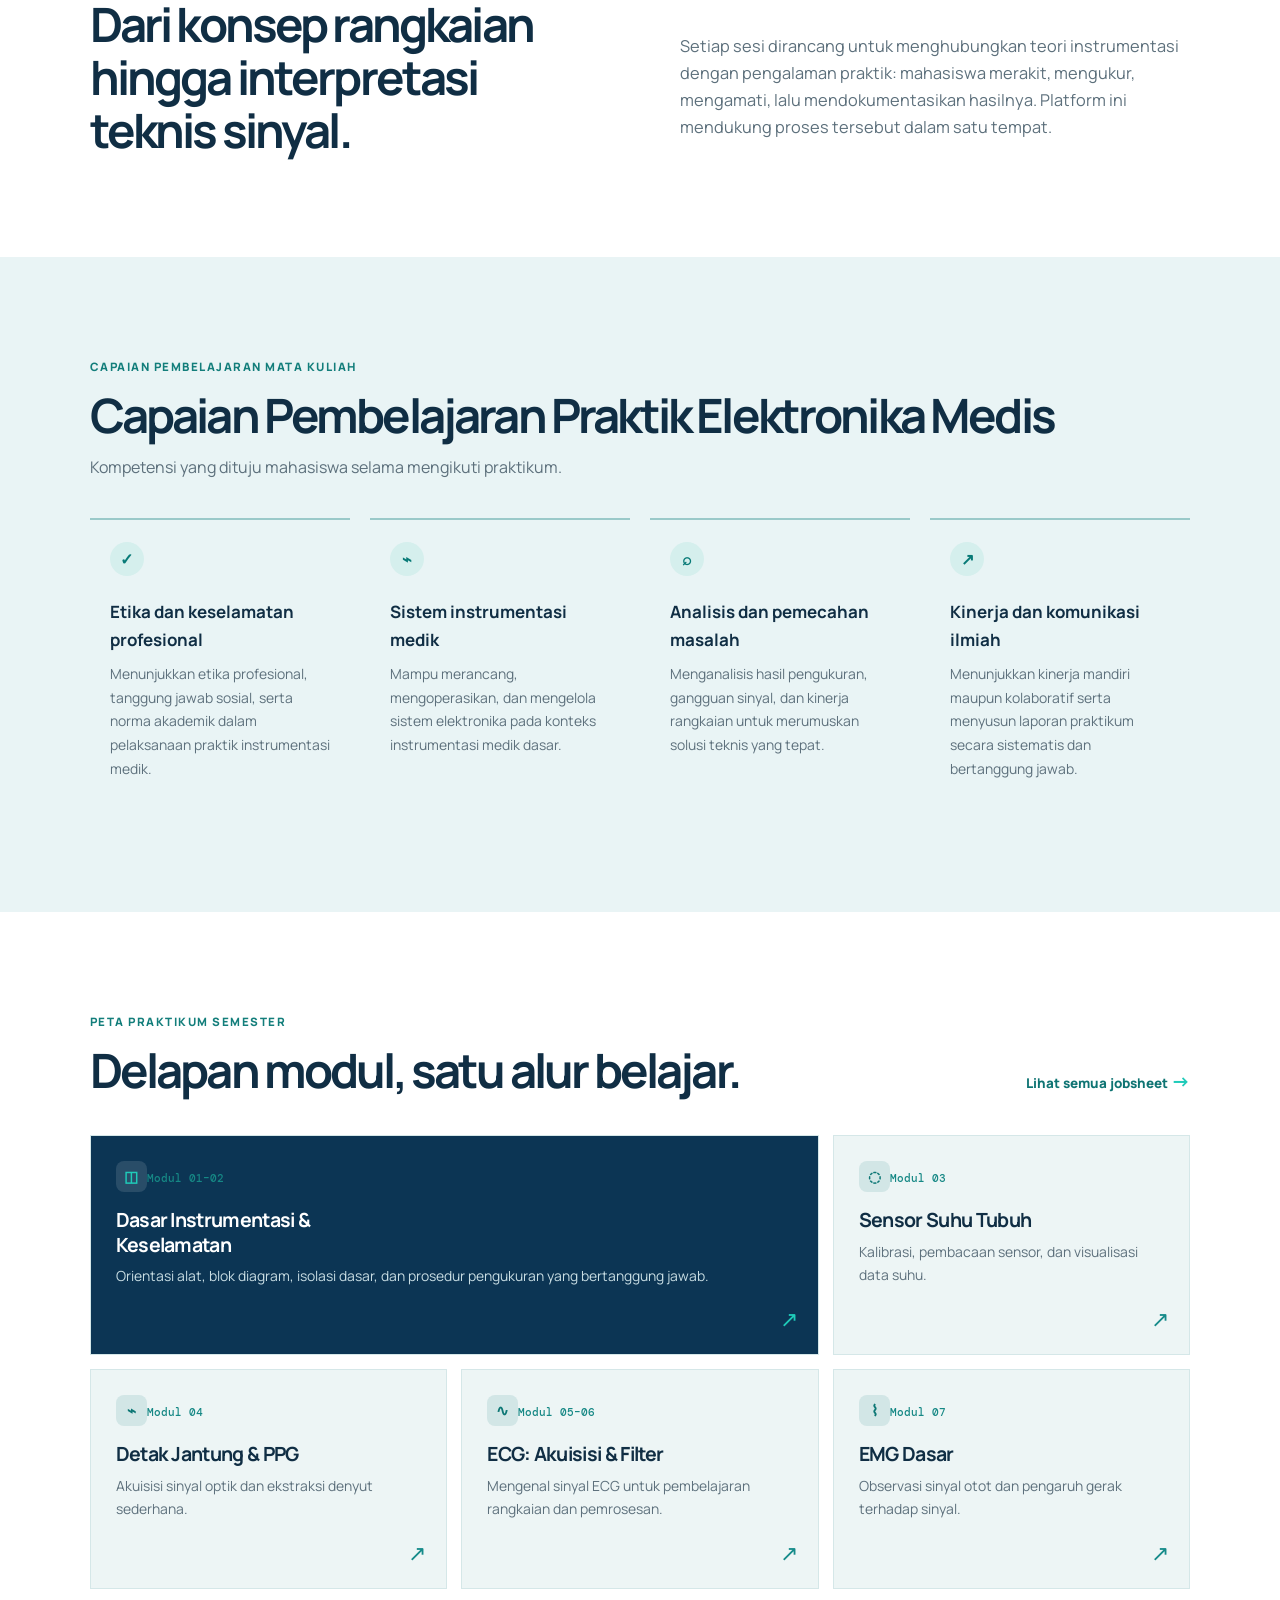
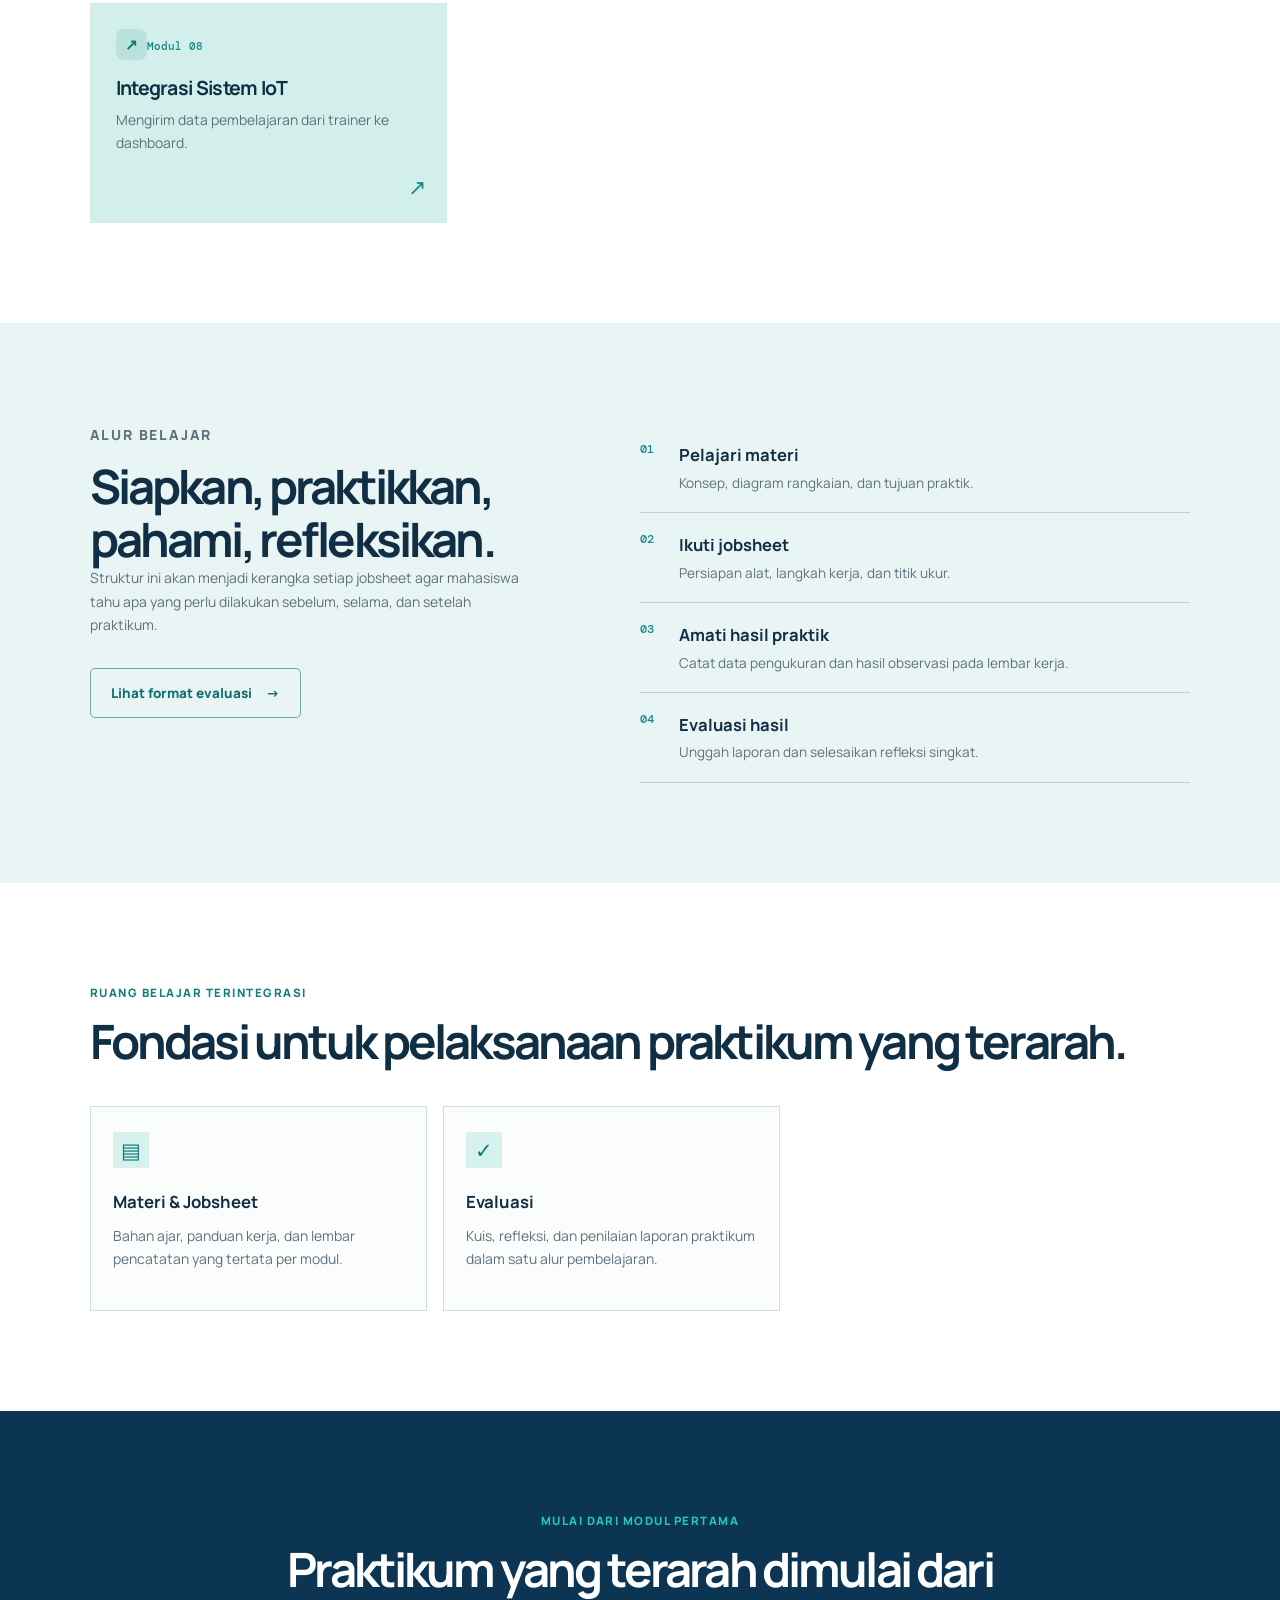
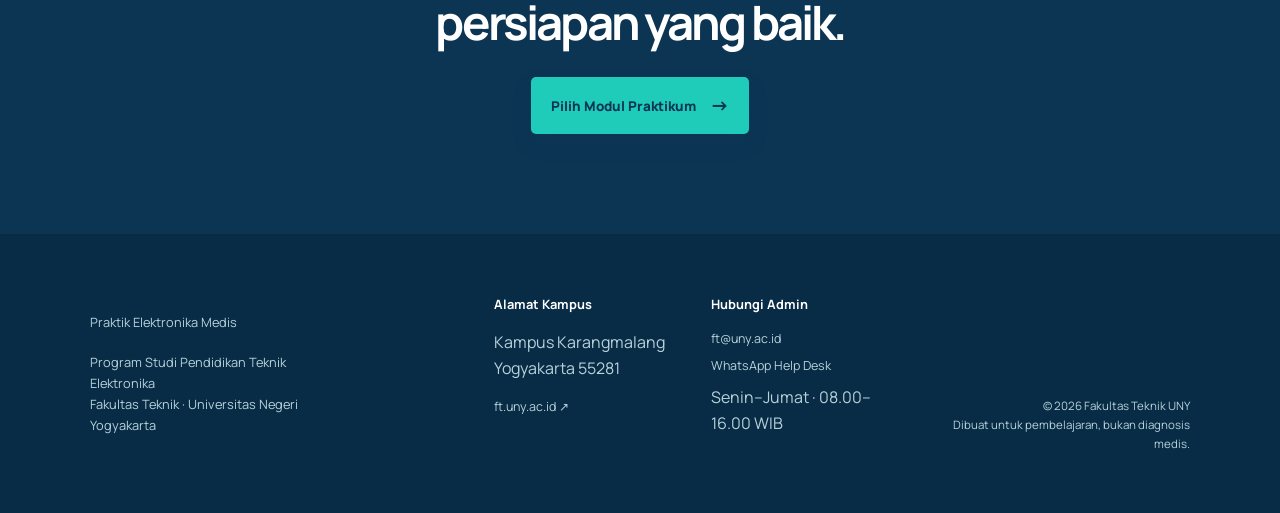
==== commit c02852b7: "Add files via upload" ====
--- a/index.html
+++ b/index.html
@@ -18,7 +18,7 @@
 <body>
   <header class="site-header">
     <div class="identity-bar">
-      <a class="uny-seal" href="#beranda" aria-label="Universitas Negeri Yogyakarta"><span><img src="assets/logo-uny.png" alt="Lambang Universitas Negeri Yogyakarta" /></span></a>
+      <a class="uny-seal" href="#beranda" aria-label="Universitas Negeri Yogyakarta"><span><img src="logo-uny.png" alt="Lambang Universitas Negeri Yogyakarta" /></span></a>
       <div class="institution-name"><strong>Universitas Negeri Yogyakarta</strong><span>Fakultas Teknik · Program Studi Pendidikan Teknik Elektronika</span></div>
     </div>
     <div class="platform-bar">
@@ -43,7 +43,7 @@
 
     <section class="training-showcase section" id="training-kit">
       <figure class="training-photo">
-        <img src="assets/training-kit-placeholder.png" alt="Ilustrasi training kit elektronika medis dengan monitor dan beberapa sensor" />
+        <img src="training-kit-placeholder.png" alt="Ilustrasi training kit elektronika medis dengan monitor dan beberapa sensor" />
         <figcaption>Ilustrasi sementara — akan diganti dengan foto training kit hasil pengembangan.</figcaption>
       </figure>
       <div class="training-copy">
@@ -95,4 +95,3 @@
   <script src="script.js"></script>
 </body>
 </html>
-
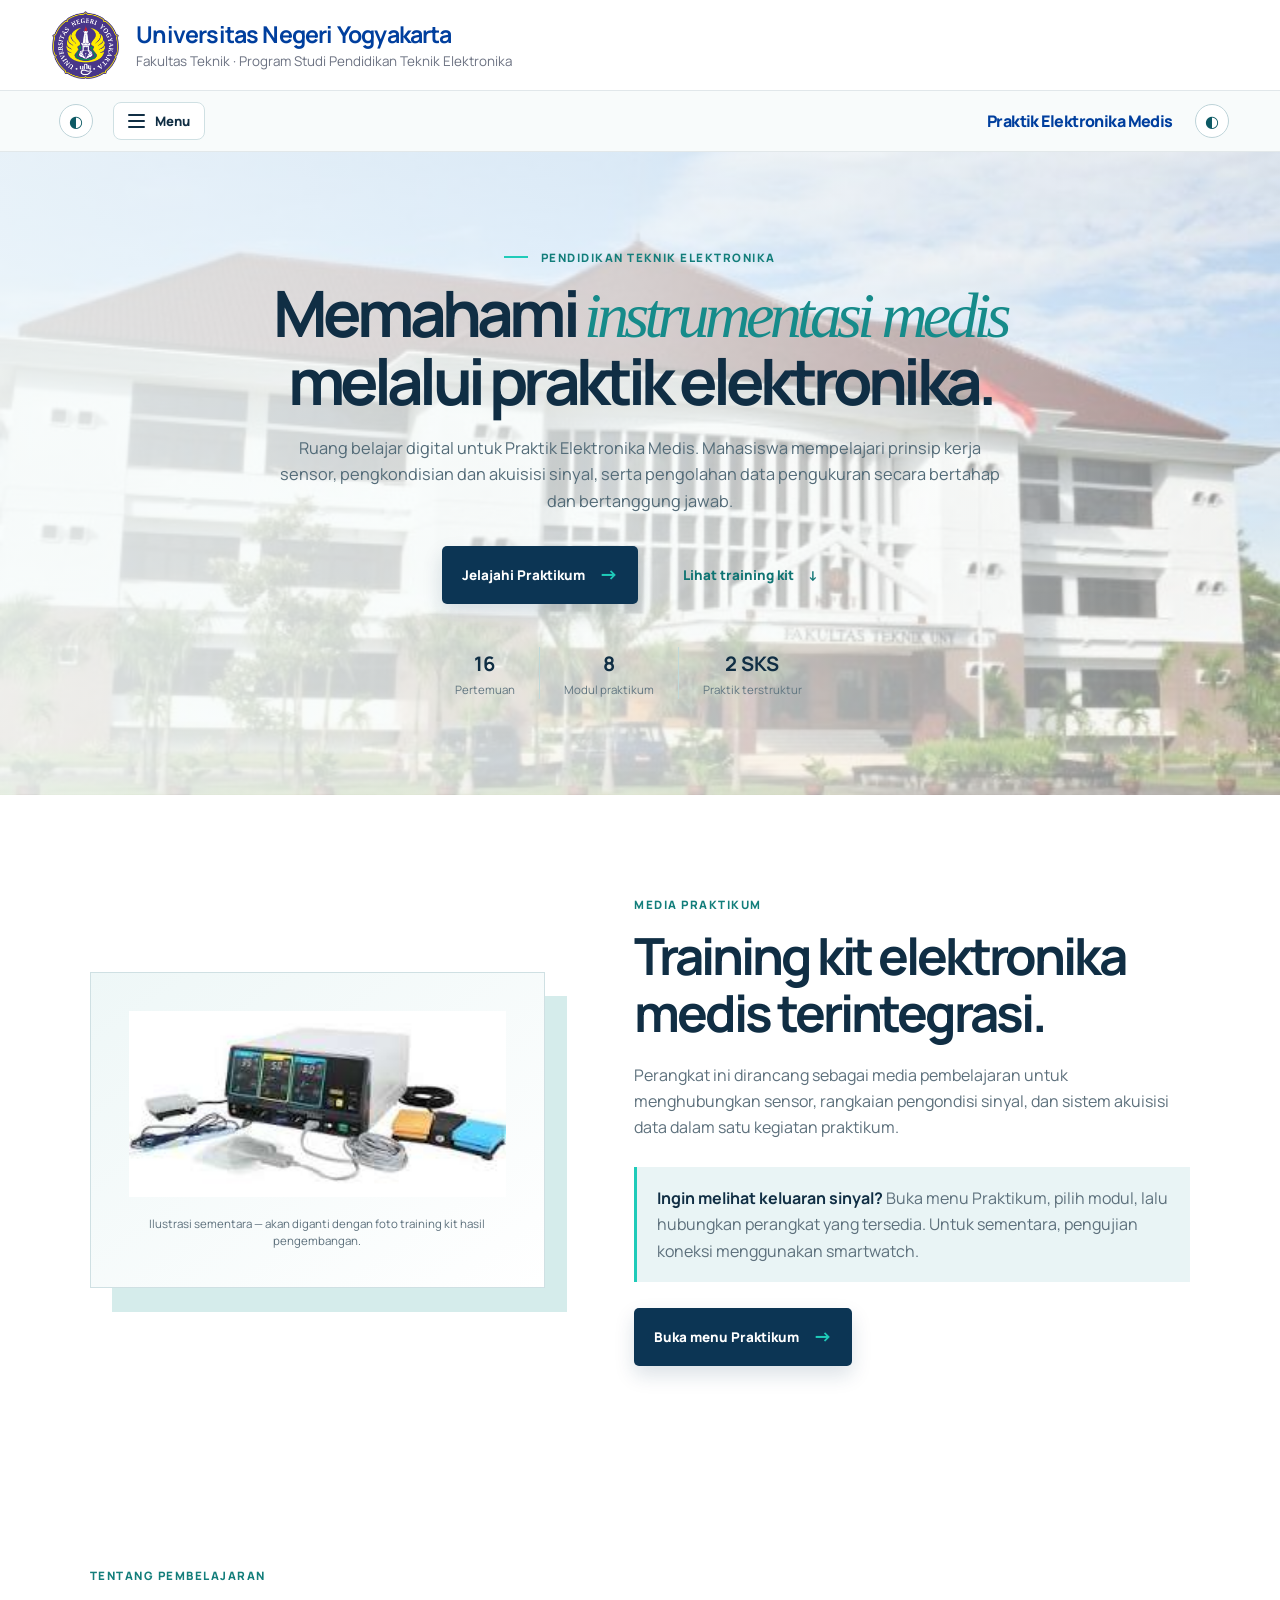
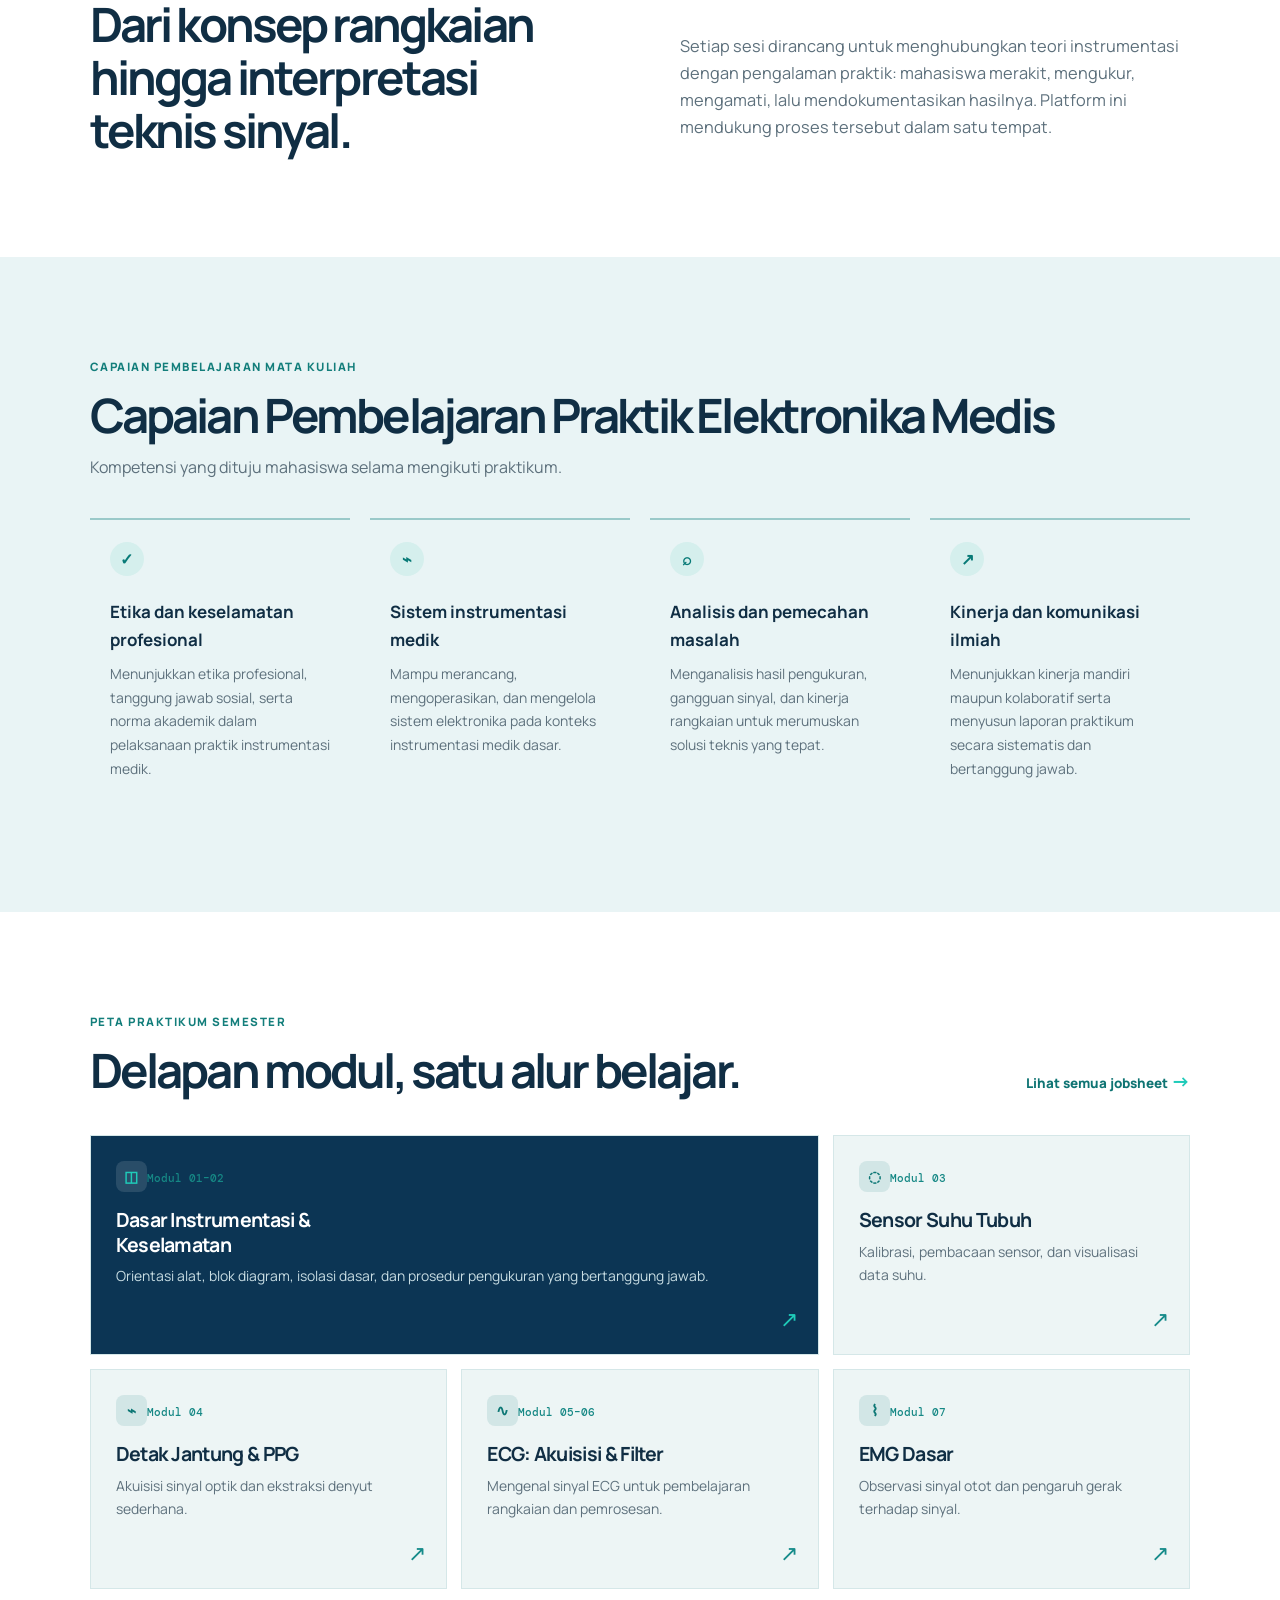
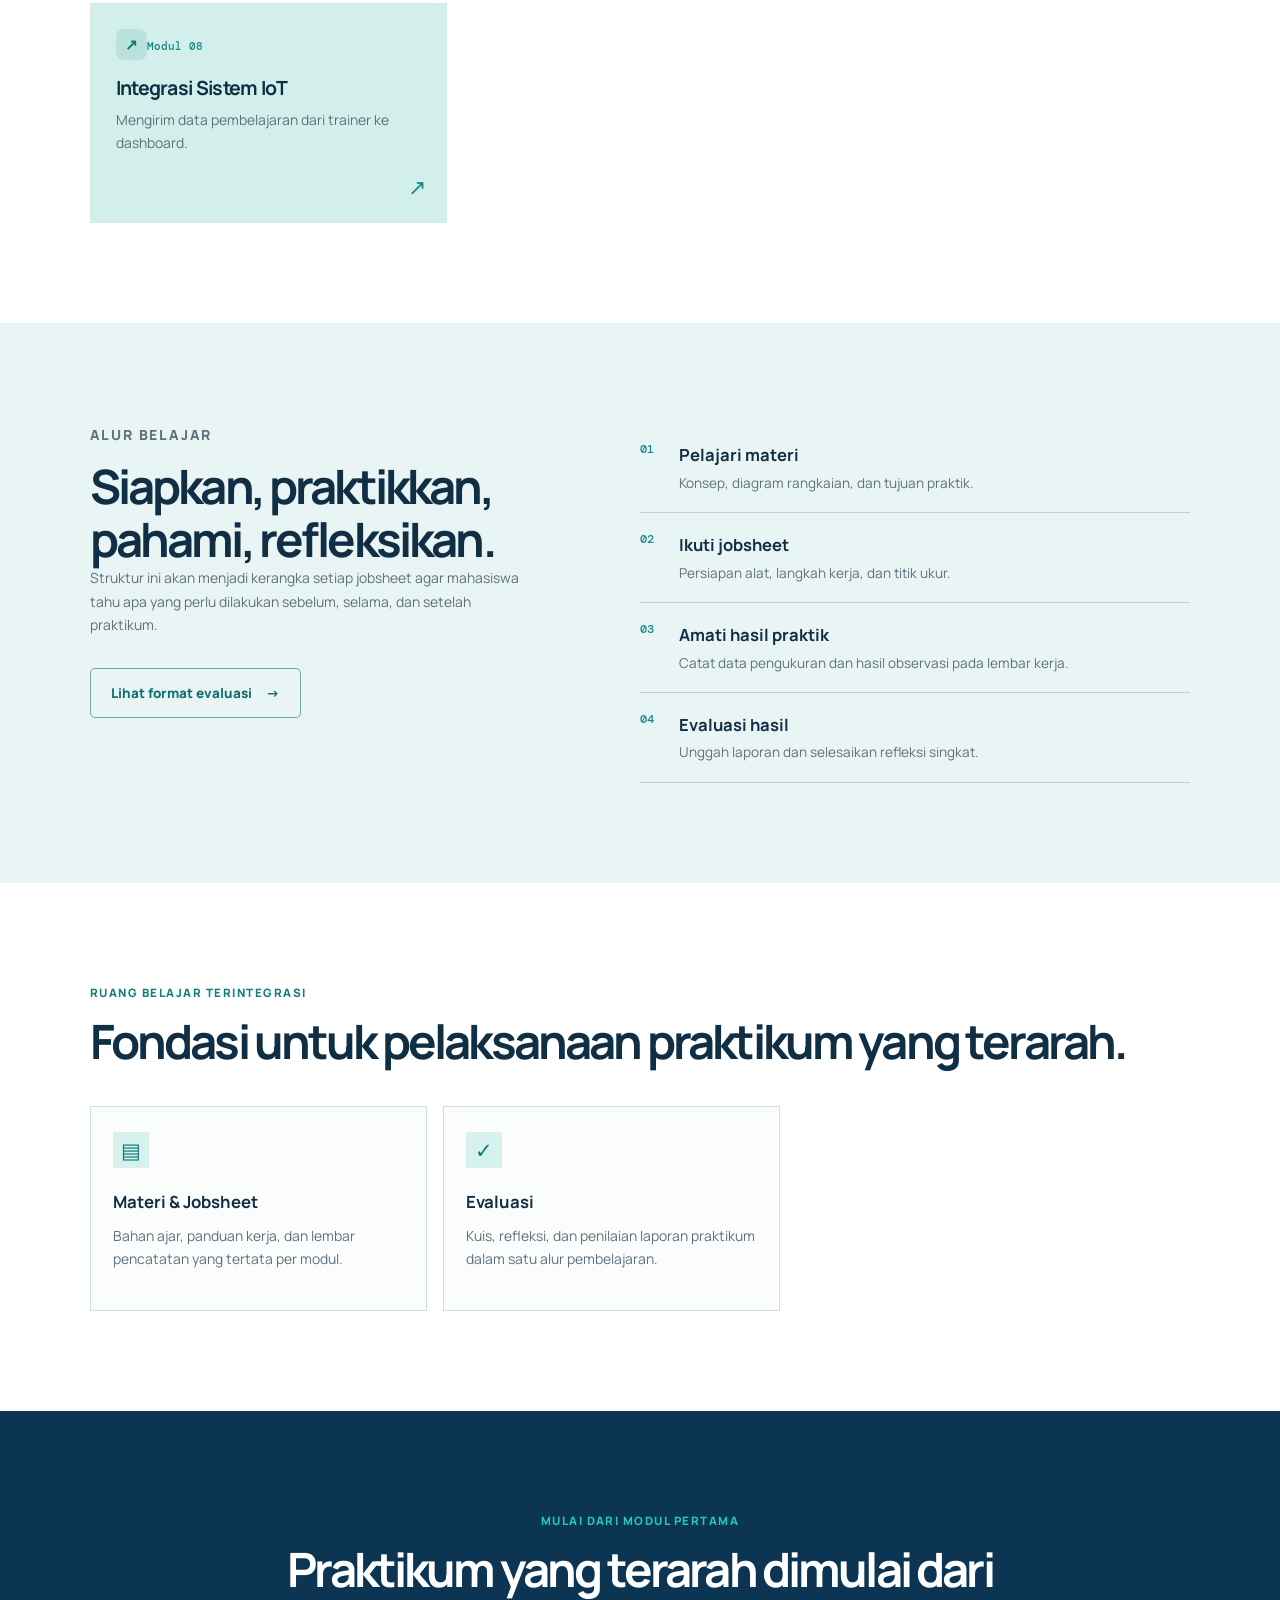
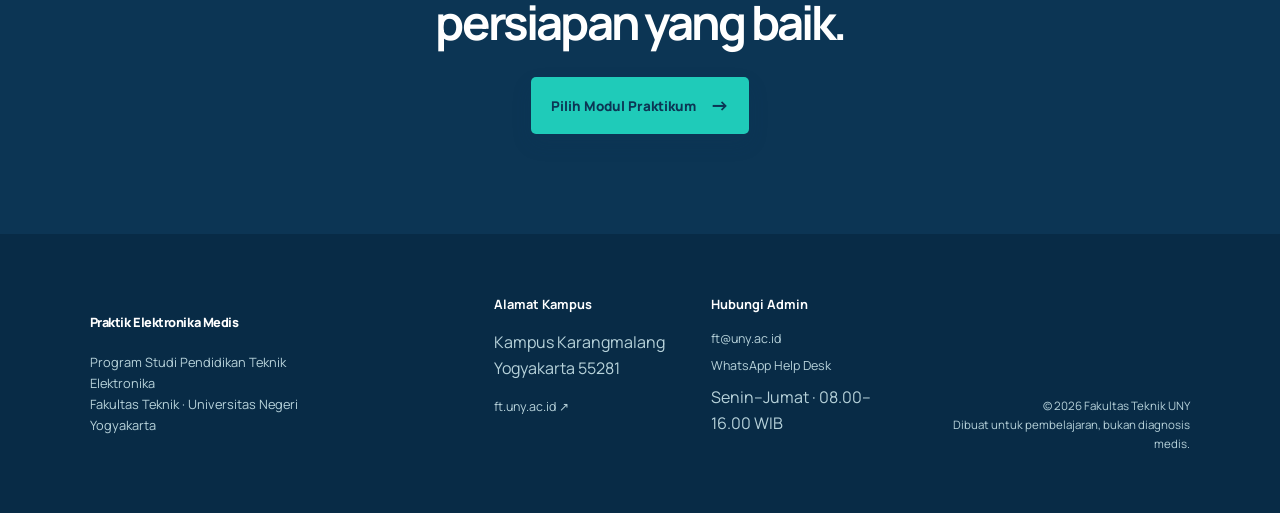
==== commit b2914c43: "Add files via upload" ====
--- a/index.html
+++ b/index.html
@@ -18,15 +18,33 @@
 <body>
   <header class="site-header">
     <div class="identity-bar">
-      <a class="uny-seal" href="#beranda" aria-label="Universitas Negeri Yogyakarta"><span><img src="logo-uny.png" alt="Lambang Universitas Negeri Yogyakarta" /></span></a>
+      <a class="uny-seal" href="#beranda" aria-label="Universitas Negeri Yogyakarta"><span><img src="assets/logo-uny.png" alt="Lambang Universitas Negeri Yogyakarta" /></span></a>
       <div class="institution-name"><strong>Universitas Negeri Yogyakarta</strong><span>Fakultas Teknik · Program Studi Pendidikan Teknik Elektronika</span></div>
     </div>
     <div class="platform-bar">
-      <a class="course-brand" href="#beranda">Praktik Elektronika Medis</a>
-    <button class="menu-toggle" aria-label="Buka menu" aria-expanded="false"><span></span><span></span></button>
-    <nav class="main-nav" aria-label="Navigasi utama">
-      <a class="active" href="index.html">Beranda</a><a href="materi.html">Materi</a><a href="jobsheet.html">Jobsheet</a><a href="praktikum.html">Praktikum</a><a href="evaluasi.html">Evaluasi</a><a href="laporan.html">Unggah Laporan</a><a href="asisten-ai.html">Asisten AI</a><a href="profil-dosen.html">Profil Dosen</a><a href="tentang.html">Tentang</a>
-    </nav>
+      <button class="menu-toggle" type="button" aria-label="Buka menu navigasi" aria-expanded="false" aria-controls="main-navigation">
+        <span class="menu-icon" aria-hidden="true"><i></i><i></i><i></i></span>
+        <span>Menu</span>
+      </button>
+
+      <nav class="main-nav" id="main-navigation" aria-label="Navigasi utama">
+        <a class="active" href="index.html">Beranda</a>
+        <a href="materi.html">Materi</a>
+        <a href="jobsheet.html">Jobsheet</a>
+        <a href="praktikum.html">Praktikum</a>
+        <a href="evaluasi.html">Evaluasi</a>
+        <a href="laporan.html">Unggah Laporan</a>
+        <a href="asisten-ai.html">Asisten AI</a>
+        <a href="profil-dosen.html">Profil Dosen</a>
+        <a href="tentang.html">Tentang</a>
+      </nav>
+
+      <div class="header-tools">
+        <a class="course-brand" href="#beranda">Praktik Elektronika Medis</a>
+        <button class="theme-toggle" type="button" aria-label="Aktifkan mode gelap" title="Ubah tema">
+          <span aria-hidden="true">◐</span>
+        </button>
+      </div>
     </div>
   </header>
 
@@ -92,6 +110,7 @@
   </main>
 
   <footer id="tentang"><div class="footer-brand"><p class="footer-course">Praktik Elektronika Medis</p><p>Program Studi Pendidikan Teknik Elektronika<br>Fakultas Teknik · Universitas Negeri Yogyakarta</p></div><div><h3>Alamat Kampus</h3><p>Kampus Karangmalang<br>Yogyakarta 55281</p><a href="https://ft.uny.ac.id" target="_blank" rel="noopener">ft.uny.ac.id ↗</a></div><div><h3>Hubungi Admin</h3><a href="mailto:ft@uny.ac.id">ft@uny.ac.id</a><a href="https://wa.me/6289529199119" target="_blank" rel="noopener">WhatsApp Help Desk</a><p>Senin–Jumat · 08.00–16.00 WIB</p></div><p class="footer-note">© 2026 Fakultas Teknik UNY<br>Dibuat untuk pembelajaran, bukan diagnosis medis.</p></footer>
+  <script src="navigation.js"></script>
   <script src="script.js"></script>
 </body>
 </html>
--- a/styles.css
+++ b/styles.css
@@ -174,3 +174,178 @@
     max-width: none;
   }
 }
+
+/* =====================================================
+   NAVIGASI RINGKAS
+   Menu di kiri, nama mata kuliah dan dark mode di kanan
+   ===================================================== */
+.platform-bar {
+  position: relative;
+  justify-content: space-between;
+}
+
+.platform-bar .menu-toggle {
+  display: inline-flex;
+  align-items: center;
+  gap: 10px;
+  margin: 0;
+  padding: 9px 14px;
+  border: 1px solid var(--line);
+  border-radius: 8px;
+  background: #ffffff;
+  color: var(--ink);
+  font-family: inherit;
+  font-size: .82rem;
+  font-weight: 800;
+  cursor: pointer;
+}
+
+.menu-icon {
+  display: grid;
+  gap: 4px;
+}
+
+.menu-icon i {
+  display: block;
+  width: 17px;
+  height: 2px;
+  border-radius: 99px;
+  background: currentColor;
+  transition: transform .2s ease, opacity .2s ease;
+}
+
+.menu-toggle[aria-expanded="true"] .menu-icon i:nth-child(1) {
+  transform: translateY(6px) rotate(45deg);
+}
+
+.menu-toggle[aria-expanded="true"] .menu-icon i:nth-child(2) {
+  opacity: 0;
+}
+
+.menu-toggle[aria-expanded="true"] .menu-icon i:nth-child(3) {
+  transform: translateY(-6px) rotate(-45deg);
+}
+
+.platform-bar .main-nav {
+  display: none;
+  position: absolute;
+  z-index: 30;
+  top: calc(100% + 8px);
+  left: max(4vw, 32px);
+  width: min(390px, calc(100vw - 40px));
+  margin: 0;
+  padding: 12px;
+  grid-template-columns: repeat(2, minmax(0, 1fr));
+  gap: 4px;
+  border: 1px solid var(--line);
+  border-radius: 12px;
+  background: #ffffff;
+  box-shadow: 0 18px 45px rgba(12, 53, 84, .18);
+}
+
+.platform-bar .main-nav.open {
+  display: grid;
+}
+
+.platform-bar .main-nav a {
+  padding: 10px 12px;
+  border-radius: 7px;
+  font-size: .78rem;
+}
+
+.platform-bar .main-nav a:hover,
+.platform-bar .main-nav a.active {
+  background: var(--mist);
+}
+
+.header-tools {
+  display: flex;
+  align-items: center;
+  gap: 14px;
+  margin-left: auto;
+}
+
+.theme-toggle {
+  display: grid;
+  place-items: center;
+  width: 38px;
+  height: 38px;
+  padding: 0;
+  border: 1px solid var(--line);
+  border-radius: 50%;
+  background: #ffffff;
+  color: #0f7473;
+  font-size: 1rem;
+  cursor: pointer;
+}
+
+.theme-toggle:hover,
+.platform-bar .menu-toggle:hover {
+  border-color: #8dbbbb;
+  background: var(--mist);
+}
+
+/* Warna dasar mode gelap */
+html[data-theme="dark"] {
+  --ink: #e7f1f3;
+  --paper: #081d2c;
+  --muted: #a7bbc3;
+  --line: #294657;
+  --mist: #102e3d;
+}
+
+html[data-theme="dark"] body,
+html[data-theme="dark"] .site-header,
+html[data-theme="dark"] .platform-bar {
+  background: #081d2c;
+  color: var(--ink);
+}
+
+html[data-theme="dark"] .identity-bar,
+html[data-theme="dark"] .platform-bar .main-nav,
+html[data-theme="dark"] .platform-bar .menu-toggle,
+html[data-theme="dark"] .theme-toggle {
+  background: #0c2839;
+  color: #e7f1f3;
+}
+
+html[data-theme="dark"] .institution-name span,
+html[data-theme="dark"] .main-nav a {
+  color: #b4c8cf;
+}
+
+@media (max-width: 680px) {
+  .platform-bar {
+    padding-right: 18px;
+    padding-left: 18px;
+  }
+
+  .platform-bar .main-nav {
+    top: calc(100% + 7px);
+    right: 14px;
+    left: 14px;
+    width: auto;
+  }
+
+  .platform-bar .menu-toggle {
+    padding: 8px 10px;
+  }
+
+  .header-tools {
+    gap: 8px;
+  }
+
+  .course-brand {
+    max-width: 155px;
+    overflow: hidden;
+    font-size: .78rem;
+    line-height: 1.2;
+    text-align: right;
+  }
+
+  .theme-toggle {
+    flex: 0 0 34px;
+    width: 34px;
+    height: 34px;
+  }
+}
--- a/identity.css
+++ b/identity.css
@@ -1,99 +1,96 @@
-:root{--uny-blue:#003f9e;--uny-gold:#f4c400;--ink:#102e44;--navy:#0c3554;--teal:#1fcbb9;--mist:#e9f4f5;--sky:#dbeef5;--paper:#f8fbfb;--muted:#5d707c;--line:#cfe0e3;--white:#fff}*{box-sizing:border-box}html{scroll-behavior:smooth}body{margin:0;background:var(--paper);color:var(--ink);font-family:Manrope,Arial,sans-serif;font-size:16px;line-height:1.65}.site-header{background:rgba(248,251,251,.97);border-bottom:1px solid rgba(16,46,68,.09);position:sticky;top:0;z-index:10;backdrop-filter:blur(12px)}.identity-bar{height:91px;display:flex;align-items:center;padding:0 max(4vw,32px);gap:17px;background:#fff;border-bottom:1px solid #e1e7ea}.uny-seal{display:grid;place-items:center;width:68px;height:68px;overflow:hidden;border-radius:50%;background:#083a93;box-shadow:0 2px 4px rgba(0,40,100,.15)}.uny-seal span{display:block;width:75px;height:75px;overflow:hidden;position:relative}.uny-seal img{position:absolute;width:968px;max-width:none;height:auto;top:-16px;left:-40px}.institution-name{display:grid;line-height:1.3}.institution-name strong{color:var(--uny-blue);font-size:clamp(1rem,2.25vw,1.45rem);letter-spacing:-.035em}.institution-name span{margin-top:4px;color:#6c7282;font-size:.84rem}.platform-bar{height:60px;display:flex;align-items:center;padding:0 max(4vw,32px);gap:20px}.brand{display:flex;gap:10px;align-items:center;color:var(--ink);font-weight:800;font-size:1.16rem;text-decoration:none;letter-spacing:-.05em}.brand>span:last-child span{color:#18aa9b}.brand-mark{display:grid;place-items:center;width:31px;height:31px;border-radius:9px;background:var(--navy);color:var(--teal);font-family:Georgia,serif;font-size:1.25rem}.platform-title{padding-left:20px;border-left:1px solid #d5e1e4;color:#45606d;font-size:.84rem;font-weight:700}.main-nav{display:flex;align-items:center;gap:20px;margin-left:auto}.main-nav a{color:#445e6e;text-decoration:none;font-size:.79rem;font-weight:700}.main-nav a:hover,.main-nav a.active{color:#0c958d}.menu-toggle{display:none}.hero{min-height:620px;padding:84px max(7vw,48px) 72px;display:grid;grid-template-columns:1.03fr .97fr;gap:64px;align-items:center;background:linear-gradient(135deg,#f8fbfb 0%,#e4f3f3 100%);overflow:hidden}.eyebrow{margin:0 0 13px;color:#137e7b;text-transform:uppercase;letter-spacing:.13em;font-size:.72rem;font-weight:800}.hero .eyebrow span{display:inline-block;width:24px;height:2px;margin:0 9px 4px 0;background:var(--teal)}h1,h2,h3,p{margin-top:0}h1{max-width:680px;margin-bottom:21px;font-size:clamp(2.75rem,5vw,5.25rem);letter-spacing:-.075em;line-height:1.02}h1 em{font-family:Georgia,serif;font-weight:400;color:#168b8a}.hero-text{max-width:580px;color:#536b78;font-size:1.02rem}.hero-actions{display:flex;align-items:center;gap:25px;margin:31px 0 43px}.button{display:inline-flex;gap:14px;align-items:center;justify-content:center;padding:13px 20px;border-radius:5px;text-decoration:none;font-weight:800;font-size:.84rem}.primary{background:var(--navy);color:#fff;box-shadow:0 9px 20px rgba(12,53,84,.15)}.primary span,.inline-link span{color:var(--teal);font-size:1.2rem}.text-button,.inline-link{color:#0f7473;text-decoration:none;font-weight:800;font-size:.84rem}.course-meta{display:flex;gap:0}.course-meta div{padding:0 24px;border-left:1px solid #bfd9d9}.course-meta div:first-child{padding-left:0;border:0}.course-meta strong{display:block;font-size:1.25rem}.course-meta span{display:block;color:#607580;font-size:.72rem}.hero-visual{padding:19px 19px 13px;background:#103e5d;border:10px solid #d6ebec;box-shadow:22px 25px 0 #b8dddd;color:#d9f8f1;position:relative}.visual-top{display:flex;gap:9px;align-items:center;font:500 .62rem 'DM Mono',monospace;letter-spacing:.08em}.time{margin-left:auto;color:#8eb5c5}.live-dot{width:7px;height:7px;border-radius:50%;background:var(--teal);box-shadow:0 0 0 4px rgba(31,203,185,.13)}svg{display:block;width:100%;height:auto;margin:22px 0 7px}.grid{stroke:#39708a;stroke-width:.55}.wave{fill:none;stroke:#41e2c9;stroke-width:4;stroke-linecap:round;stroke-linejoin:round;filter:drop-shadow(0 0 4px rgba(65,226,201,.5))}.signal-readout{display:grid;grid-template-columns:1fr 1fr 1fr;border-top:1px solid #3b6881;padding-top:12px}.signal-readout div{padding-left:13px;border-left:1px solid #3b6881}.signal-readout div:first-child{padding-left:0;border:0}.signal-readout span{display:block;color:#80a6b7;font:500 .61rem 'DM Mono',monospace}.signal-readout strong{font:500 1.4rem 'DM Mono',monospace}.signal-readout small{color:#8ab6c3;font-size:.58rem}.signal-readout .mode{color:var(--teal);font-size:.85rem}.visual-note{margin:16px 0 0;color:#88acb9;font-size:.6rem;text-align:right}.section{padding:100px max(7vw,48px)}.intro{display:grid;grid-template-columns:1fr 1fr;gap:80px;background:#fff}.intro h2,.section-heading h2,.flow-copy h2,.cta h2{font-size:clamp(2rem,3.7vw,3.45rem);line-height:1.12;letter-spacing:-.06em;margin-bottom:0}.intro>p{max-width:550px;align-self:end;color:var(--muted);font-size:1.02rem}.outcomes{background:var(--mist)}.section-heading{margin-bottom:38px}.outcome-grid{display:grid;grid-template-columns:repeat(4,1fr);gap:20px}.outcome-grid article{padding:22px 20px 18px;border-top:2px solid #9ac9c9}.number,.module-label{font:500 .7rem 'DM Mono',monospace;color:#168885}.outcome-grid h3{margin:22px 0 8px;font-size:1.06rem}.outcome-grid p,.module-card p,.feature-grid p,.flow-copy>p{color:var(--muted);font-size:.87rem;line-height:1.7}.modules{background:#fff}.split{display:flex;justify-content:space-between;align-items:end}.module-grid{display:grid;grid-template-columns:repeat(3,1fr);gap:14px}.module-card{min-height:220px;padding:25px;background:#edf5f5;border:1px solid #d5e7e8;position:relative}.module-card.featured{grid-column:span 2;background:var(--navy);color:#fff}.module-card.accent{background:#d3efeb}.module-card h3{max-width:300px;margin:27px 0 7px;font-size:1.22rem;line-height:1.25;letter-spacing:-.035em}.featured p{color:#c8dde3}.card-arrow{position:absolute;right:20px;bottom:18px;color:#168b8a;font-size:1.35rem}.featured .card-arrow{color:var(--teal)}.learning-flow{display:grid;grid-template-columns:.9fr 1.1fr;gap:100px;background:var(--mist)}.outline{margin-top:17px;border:1px solid #6ca7a8;color:#126f70}.flow-list{margin:0;padding:0;list-style:none}.flow-list li{display:flex;gap:25px;padding:18px 0;border-bottom:1px solid #b9d5d4}.flow-list span{font:500 .75rem 'DM Mono',monospace;color:#168885}.flow-list h3{margin:0 0 3px;font-size:1.04rem}.flow-list p{margin:0;color:var(--muted);font-size:.85rem}.platform{background:#fff}.feature-grid{display:grid;grid-template-columns:repeat(4,1fr);gap:16px}.feature-grid article{padding:25px 22px;border:1px solid var(--line);background:#fbfdfd}.feature-icon{display:grid;place-items:center;width:36px;height:36px;background:#d6f1ee;color:#0f7976;font-size:1.3rem}.feature-grid h3{margin:20px 0 8px;font-size:1.05rem}.cta{text-align:center;background:var(--navy);color:#fff}.cta .eyebrow{color:var(--teal)}.cta h2{max-width:780px;margin:0 auto 28px}.cta .primary{background:var(--teal);color:var(--navy)}.cta .primary span{color:var(--navy)}footer{display:grid;grid-template-columns:2fr 1fr 1fr 1.4fr;gap:30px;padding:60px max(7vw,48px);background:#082b46;color:#b7d2da}footer .brand{color:#fff}.footer-brand p{max-width:220px;margin:18px 0 0;font-size:.8rem}footer h3{margin:0 0 13px;color:#fff;font-size:.8rem}footer div:not(.footer-brand) a{display:block;margin-bottom:7px;color:#b7d2da;text-decoration:none;font-size:.78rem}.footer-note{align-self:end;margin:0;font-size:.72rem;text-align:right}@media(max-width:1080px){.platform-title{display:none}.main-nav{gap:12px}.main-nav a{font-size:.7rem}}@media(max-width:980px){.hero{grid-template-columns:1fr;gap:40px}.hero-visual{max-width:650px}.outcome-grid,.feature-grid{grid-template-columns:repeat(2,1fr)}.learning-flow{gap:50px}.module-grid{grid-template-columns:repeat(2,1fr)}.module-card.featured{grid-column:span 2}}@media(max-width:680px){.identity-bar{height:72px;padding:0 22px;gap:11px}.uny-seal{width:48px;height:48px}.uny-seal span{transform:scale(.71)}.institution-name strong{font-size:.95rem}.institution-name span{font-size:.66rem;line-height:1.3}.platform-bar{height:55px;padding:0 22px}.brand{font-size:1rem}.menu-toggle{display:grid;gap:5px;margin-left:auto;background:none;border:0}.menu-toggle span{display:block;width:23px;height:2px;background:var(--ink)}.main-nav{display:none;position:absolute;top:127px;right:14px;left:14px;padding:14px;background:#fff;border:1px solid var(--line);box-shadow:0 15px 30px rgba(0,0,0,.1)}.main-nav.open{display:grid;grid-template-columns:repeat(2,1fr)}.main-nav a{padding:8px;font-size:.75rem}.hero{min-height:auto;padding:64px 24px 56px;gap:30px}h1{font-size:2.7rem}.hero-actions{flex-wrap:wrap;margin-bottom:32px}.course-meta{justify-content:space-between}.course-meta div{padding:0 10px}.course-meta div:first-child{padding-left:0}.hero-visual{margin:0 -2px;padding:13px;border-width:6px;box-shadow:12px 14px 0 #b8dddd}.signal-readout strong{font-size:1.05rem}.section{padding:66px 24px}.intro,.learning-flow{grid-template-columns:1fr;gap:34px}.intro>p{margin:0}.outcome-grid,.feature-grid,.module-grid{grid-template-columns:1fr}.module-card.featured{grid-column:auto}.split{display:block}.split .inline-link{display:inline-block;margin-top:17px}.module-card{min-height:190px}.flow-list li{gap:17px}footer{grid-template-columns:1fr 1fr;padding:45px 24px;gap:27px}.footer-brand{grid-column:span 2}.footer-note{grid-column:span 2;text-align:left;margin-top:7px}}
+/* =====================================================
+   IDENTITAS UNIVERSITAS NEGERI YOGYAKARTA
+   File logo: assets/logo-uny.png
+   ===================================================== */
 
-
-/* Hero pembuka: fokus pada pesan utama tanpa visual di samping */
-.hero {
-  min-height: 640px;
-  display: grid;
-  grid-template-columns: 1fr;
-  place-items: center;
-  padding-top: 96px;
-  padding-bottom: 96px;
+/* Wadah logo UNY */
+.uny-seal {
+  display: block;
+  flex: 0 0 68px;
+  width: 68px;
+  height: 68px;
+  overflow: visible;
+  border-radius: 0;
+  background: transparent;
+  box-shadow: none;
+  text-decoration: none;
 }
 
-.hero > .hero-copy {
-  grid-column: 1;
-  grid-row: 1;
-  width: min(100%, 980px);
-  margin: 0 auto;
-  text-align: center;
+/* Menampilkan logo dari folder assets */
+.uny-seal span {
+  display: block;
+  position: relative;
+  width: 100%;
+  height: 100%;
+  overflow: hidden;
+  transform: none;
+  background-image: url("assets/logo-uny.png");
+  background-repeat: no-repeat;
+  background-position: center;
+  background-size: contain;
 }
 
-.hero > .hero-copy h1 {
-  max-width: 900px;
-  margin-right: auto;
-  margin-left: auto;
+/*
+  Elemen img tetap dipertahankan untuk aksesibilitas.
+  Logo utama ditampilkan melalui background di atas.
+*/
+.uny-seal img {
+  position: absolute;
+  inset: 0;
+  display: block;
+  width: 100%;
+  height: 100%;
+  max-width: 100%;
+  object-fit: contain;
+  opacity: 0;
 }
 
-.hero > .hero-copy .hero-text {
-  max-width: 720px;
-  margin-right: auto;
-  margin-left: auto;
+/* Nama mata kuliah pada navigasi */
+.course-brand {
+  color: var(--uny-blue, #003f9e);
+  font-size: 1rem;
+  font-weight: 800;
+  letter-spacing: -0.035em;
+  text-decoration: none;
 }
 
-.hero > .hero-copy .hero-actions,
-.hero > .hero-copy .course-meta {
-  justify-content: center;
+.course-brand:hover {
+  color: #008f86;
 }
 
-/* Bagian simulasi baru muncul setelah pengguna menggulir */
-.signal-showcase {
-  background: #fff;
-  scroll-margin-top: 150px;
+/* Nama mata kuliah pada footer */
+.footer-course {
+  margin: 0;
+  color: #ffffff;
+  font-size: 1.05rem;
+  font-weight: 800;
+  letter-spacing: -0.035em;
 }
 
-.signal-showcase-copy {
-  max-width: 760px;
-  margin: 0 auto 42px;
-  text-align: center;
-}
-
-.signal-showcase-copy h2 {
-  margin-bottom: 16px;
-  font-size: clamp(2rem, 4vw, 3.5rem);
-  line-height: 1.12;
-  letter-spacing: -.06em;
-}
-
-.signal-showcase-copy > p:last-child {
-  color: var(--muted);
-  font-size: 1rem;
-}
-
-.signal-showcase .hero-visual {
-  width: min(100%, 1000px);
-  max-width: 1000px;
-  margin: 0 auto;
-}
-
-@media (max-width: 680px) {
-  .hero {
-    min-height: auto;
-    padding-top: 72px;
-    padding-bottom: 64px;
-  }
-
-  .hero > .hero-copy {
-    text-align: left;
-  }
-
-  .hero > .hero-copy h1,
-  .hero > .hero-copy .hero-text {
-    margin-left: 0;
-    margin-right: 0;
-  }
-
-  .hero > .hero-copy .hero-actions {
-    justify-content: flex-start;
-  }
-
-  .hero > .hero-copy .course-meta {
-    justify-content: space-between;
-  }
-
-  .signal-showcase-copy {
-    margin-bottom: 28px;
-    text-align: left;
+/* Tampilan tablet */
+@media (max-width: 980px) {
+  .uny-seal {
+    flex-basis: 62px;
+    width: 62px;
+    height: 62px;
   }
 }
 
+/* Tampilan HP */
+@media (max-width: 680px) {
+  .uny-seal {
+    flex-basis: 52px;
+    width: 52px;
+    height: 52px;
+  }
+
+  .uny-seal span {
+    width: 100%;
+    height: 100%;
+    transform: none;
+  }
+
+  .course-brand {
+    font-size: 0.9rem;
+  }
+}
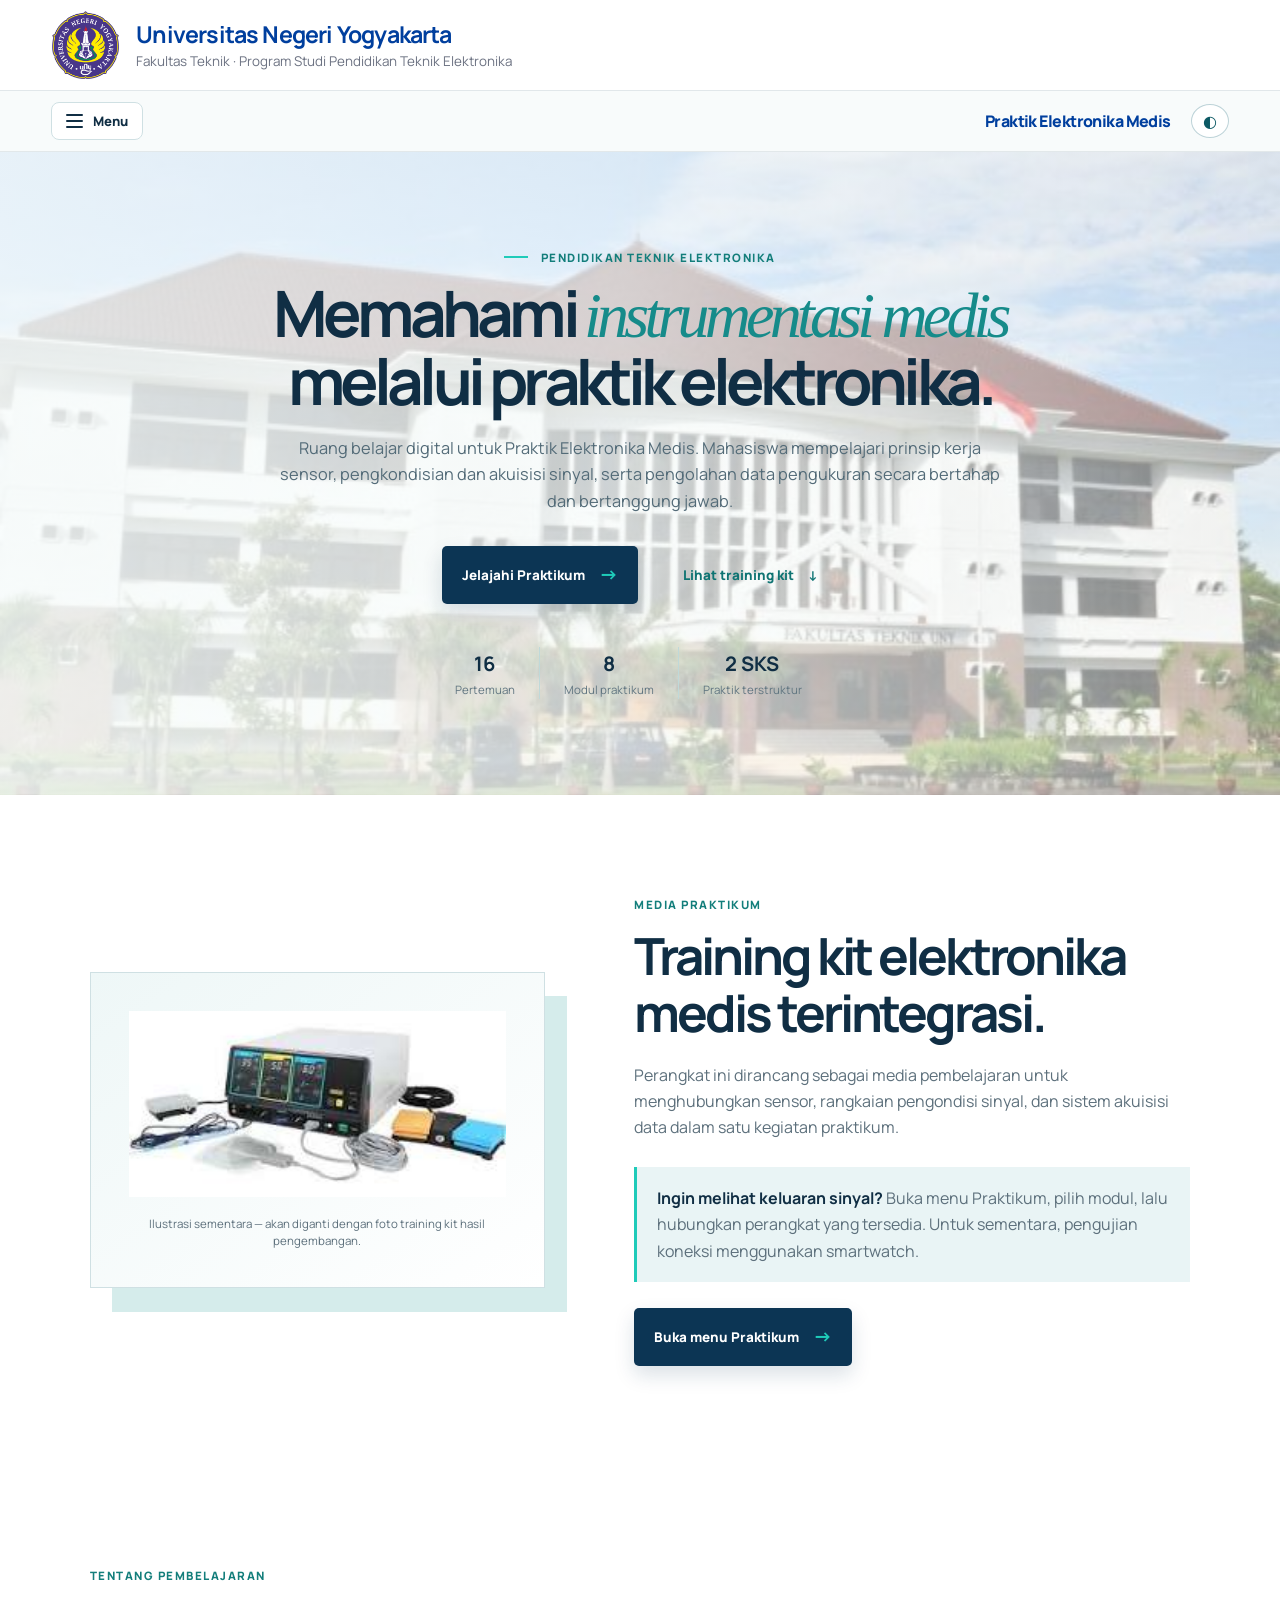
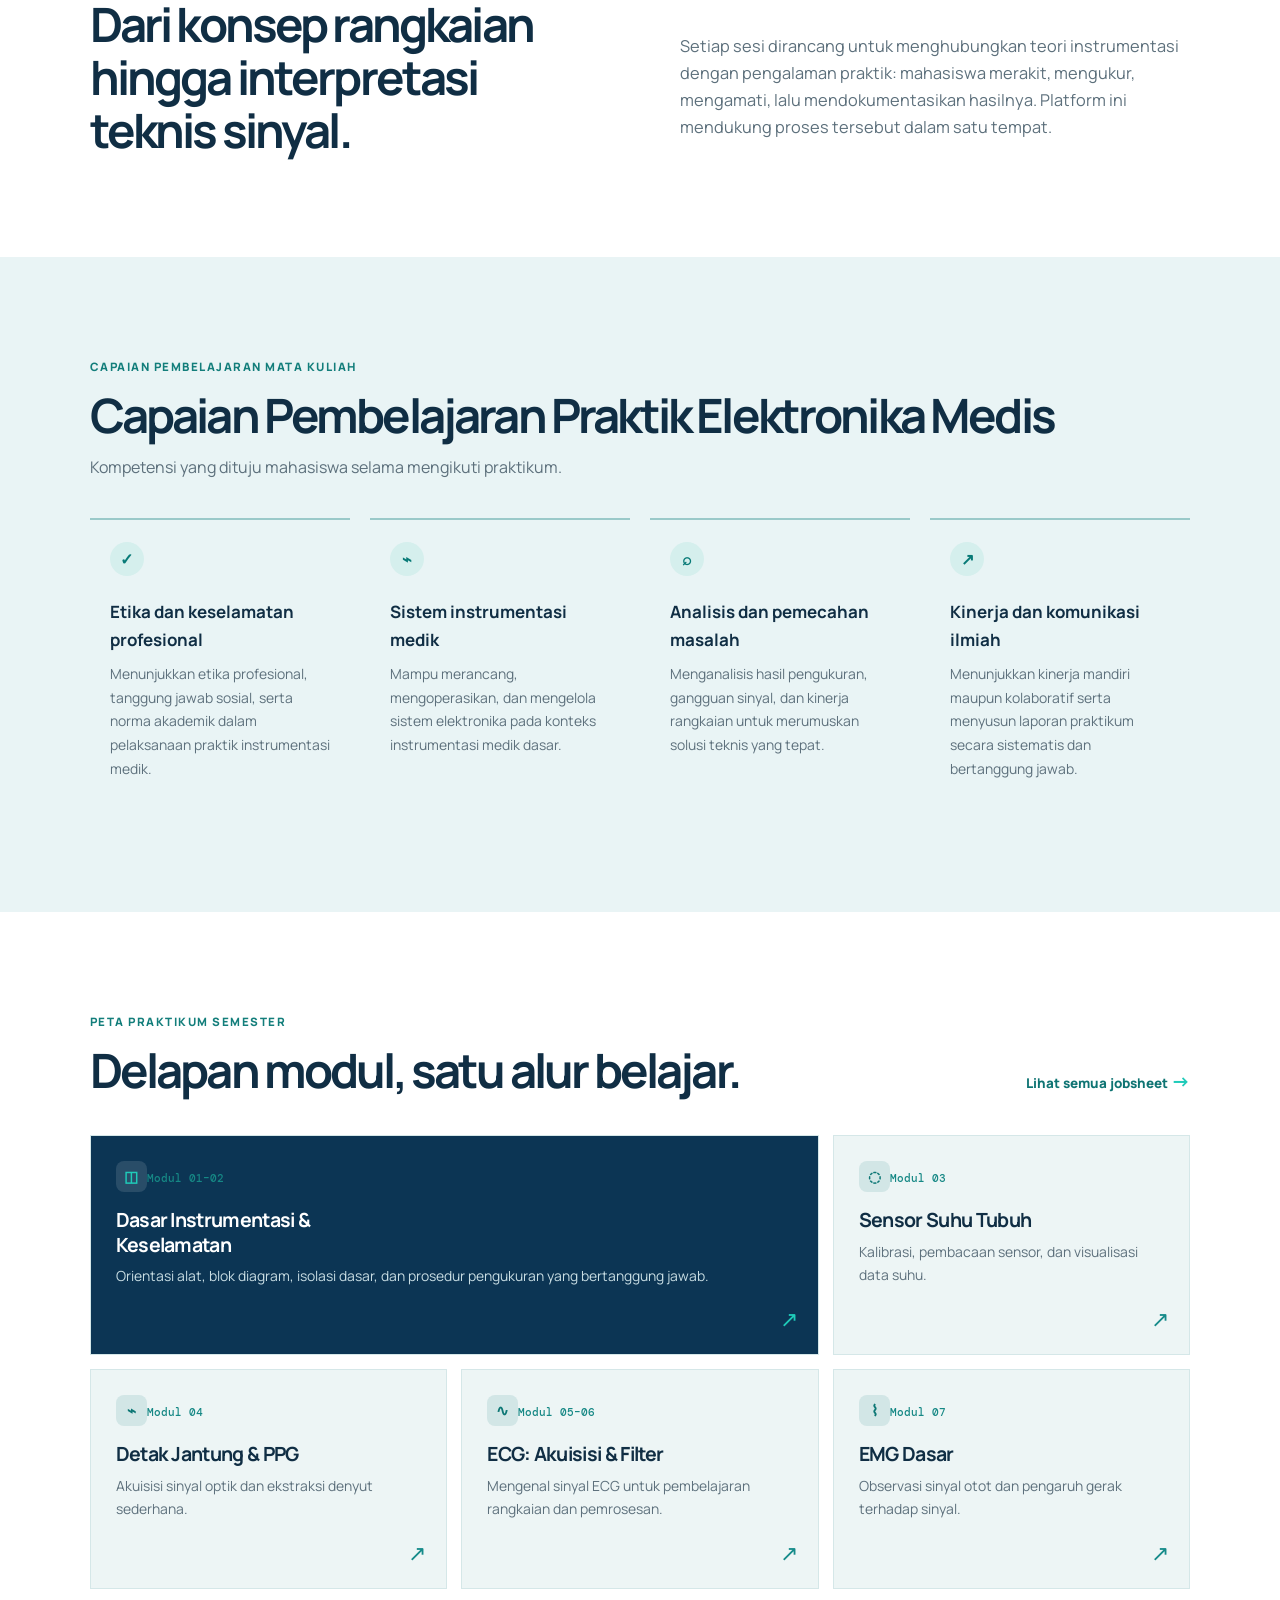
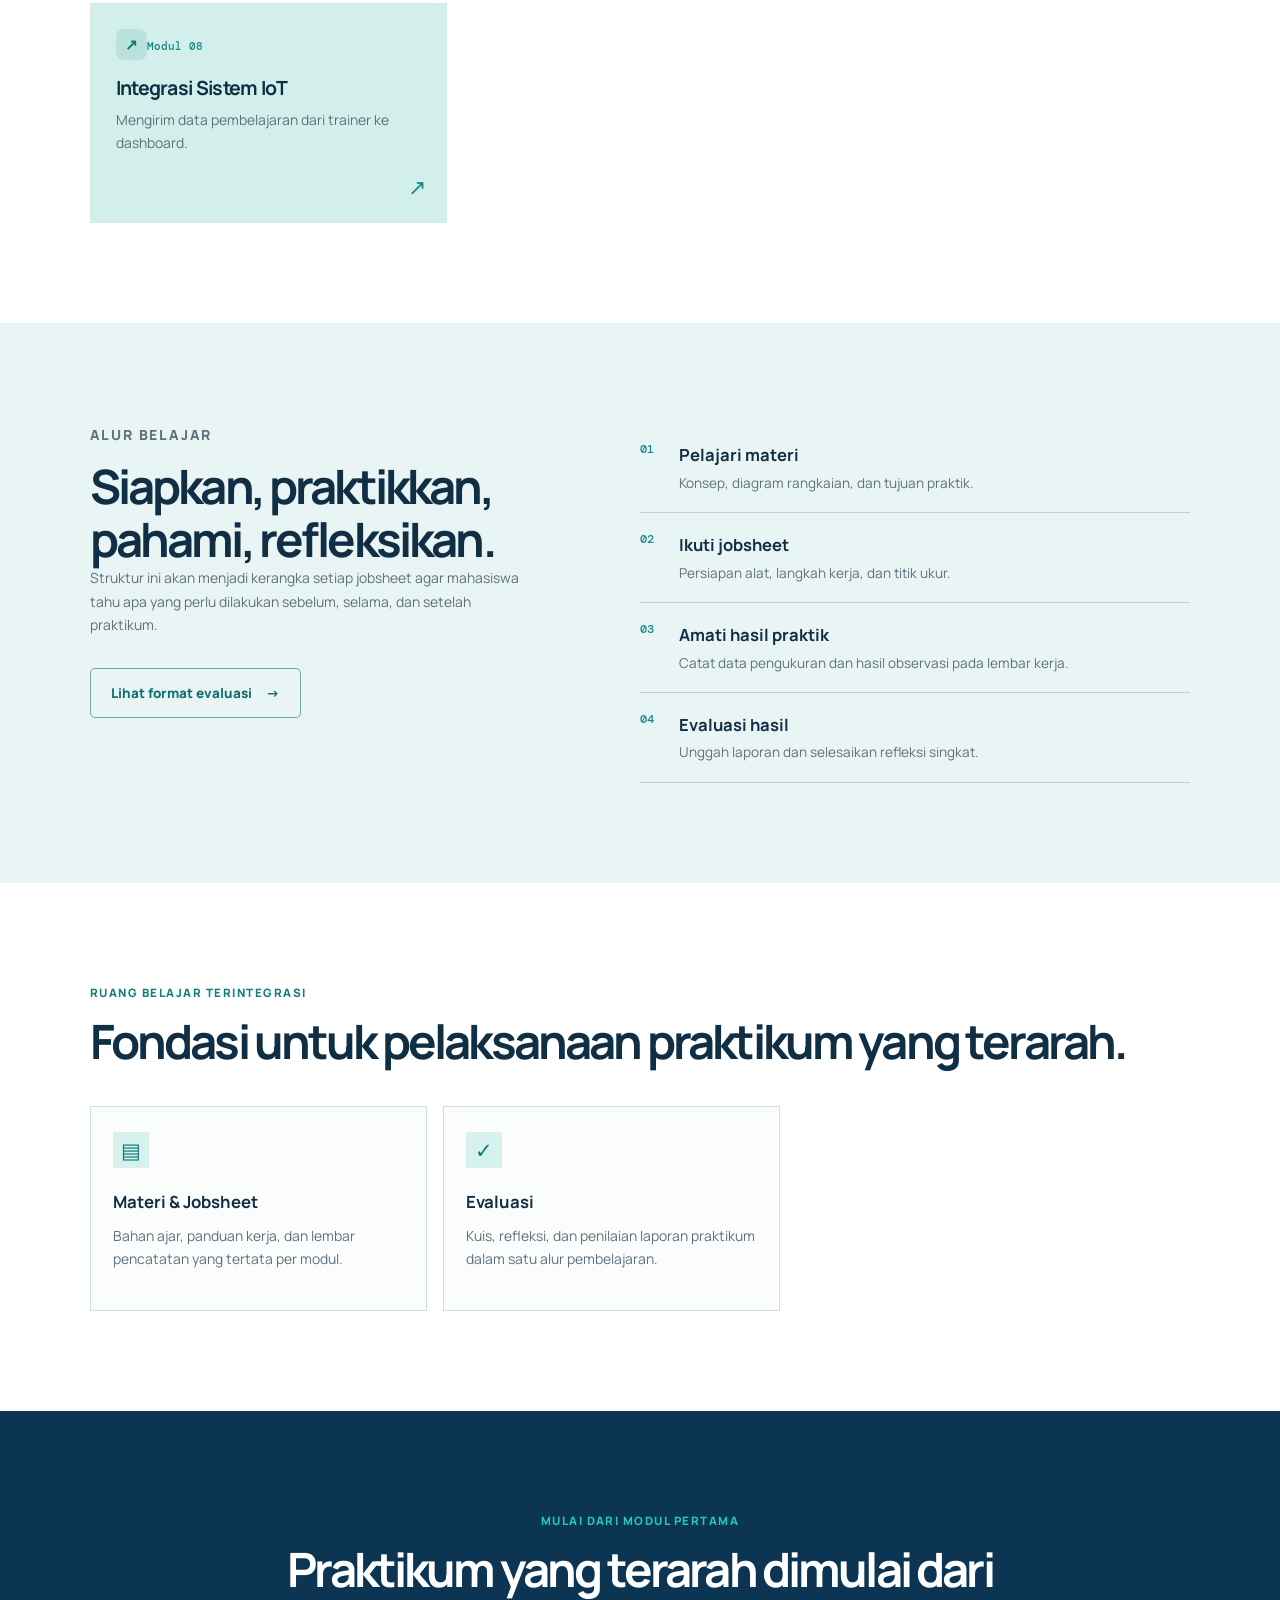
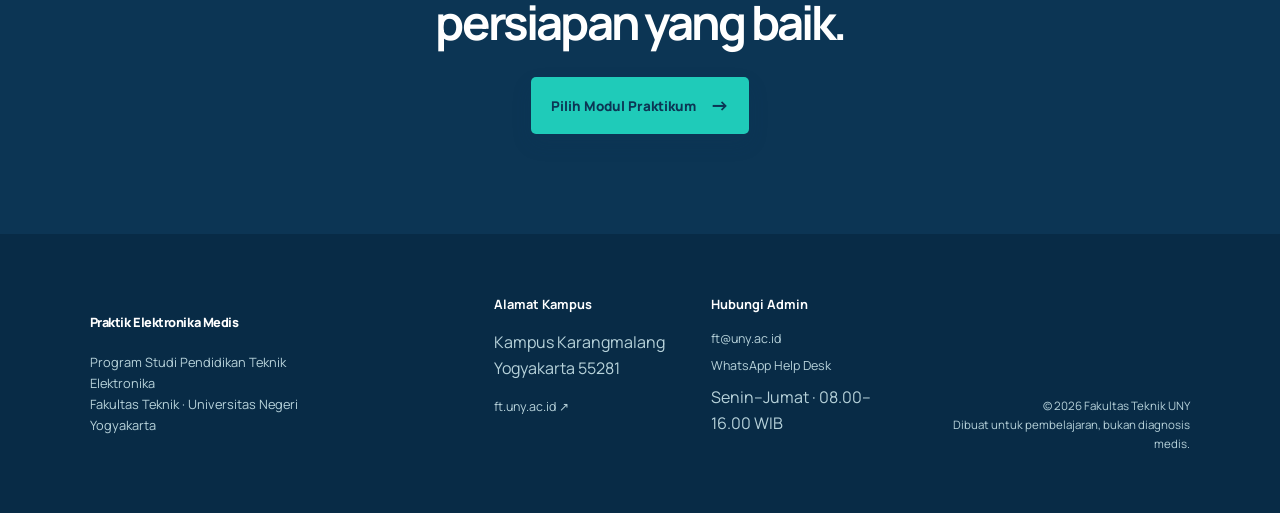
==== commit 28aac193: "Add files via upload" ====
--- a/index.html
+++ b/index.html
@@ -22,7 +22,7 @@
       <div class="institution-name"><strong>Universitas Negeri Yogyakarta</strong><span>Fakultas Teknik · Program Studi Pendidikan Teknik Elektronika</span></div>
     </div>
     <div class="platform-bar">
-      <button class="menu-toggle" type="button" aria-label="Buka menu navigasi" aria-expanded="false" aria-controls="main-navigation">
+      <button class="nav-menu-toggle" type="button" aria-label="Buka menu navigasi" aria-expanded="false" aria-controls="main-navigation">
         <span class="menu-icon" aria-hidden="true"><i></i><i></i><i></i></span>
         <span>Menu</span>
       </button>
@@ -41,9 +41,6 @@
 
       <div class="header-tools">
         <a class="course-brand" href="#beranda">Praktik Elektronika Medis</a>
-        <button class="theme-toggle" type="button" aria-label="Aktifkan mode gelap" title="Ubah tema">
-          <span aria-hidden="true">◐</span>
-        </button>
       </div>
     </div>
   </header>
--- a/styles.css
+++ b/styles.css
@@ -184,8 +184,8 @@
   justify-content: space-between;
 }
 
-.platform-bar .menu-toggle {
-  display: inline-flex;
+.platform-bar .nav-menu-toggle {
+  display: inline-flex !important;
   align-items: center;
   gap: 10px;
   margin: 0;
@@ -214,20 +214,20 @@
   transition: transform .2s ease, opacity .2s ease;
 }
 
-.menu-toggle[aria-expanded="true"] .menu-icon i:nth-child(1) {
+.nav-menu-toggle[aria-expanded="true"] .menu-icon i:nth-child(1) {
   transform: translateY(6px) rotate(45deg);
 }
 
-.menu-toggle[aria-expanded="true"] .menu-icon i:nth-child(2) {
+.nav-menu-toggle[aria-expanded="true"] .menu-icon i:nth-child(2) {
   opacity: 0;
 }
 
-.menu-toggle[aria-expanded="true"] .menu-icon i:nth-child(3) {
+.nav-menu-toggle[aria-expanded="true"] .menu-icon i:nth-child(3) {
   transform: translateY(-6px) rotate(-45deg);
 }
 
 .platform-bar .main-nav {
-  display: none;
+  display: none !important;
   position: absolute;
   z-index: 30;
   top: calc(100% + 8px);
@@ -244,7 +244,7 @@
 }
 
 .platform-bar .main-nav.open {
-  display: grid;
+  display: grid !important;
 }
 
 .platform-bar .main-nav a {
@@ -263,6 +263,21 @@
   align-items: center;
   gap: 14px;
   margin-left: auto;
+}
+
+/* Tombol tema lama dari script.js dipertahankan dan dipindahkan ke kanan. */
+.platform-bar > .nav-menu-toggle {
+  order: 1;
+}
+
+.platform-bar > .header-tools {
+  order: 2;
+}
+
+.platform-bar > .theme-toggle {
+  order: 3;
+  flex: 0 0 38px;
+  margin-left: 0;
 }
 
 .theme-toggle {
@@ -280,7 +295,7 @@
 }
 
 .theme-toggle:hover,
-.platform-bar .menu-toggle:hover {
+.platform-bar .nav-menu-toggle:hover {
   border-color: #8dbbbb;
   background: var(--mist);
 }
@@ -327,7 +342,7 @@
     width: auto;
   }
 
-  .platform-bar .menu-toggle {
+  .platform-bar .nav-menu-toggle {
     padding: 8px 10px;
   }
 
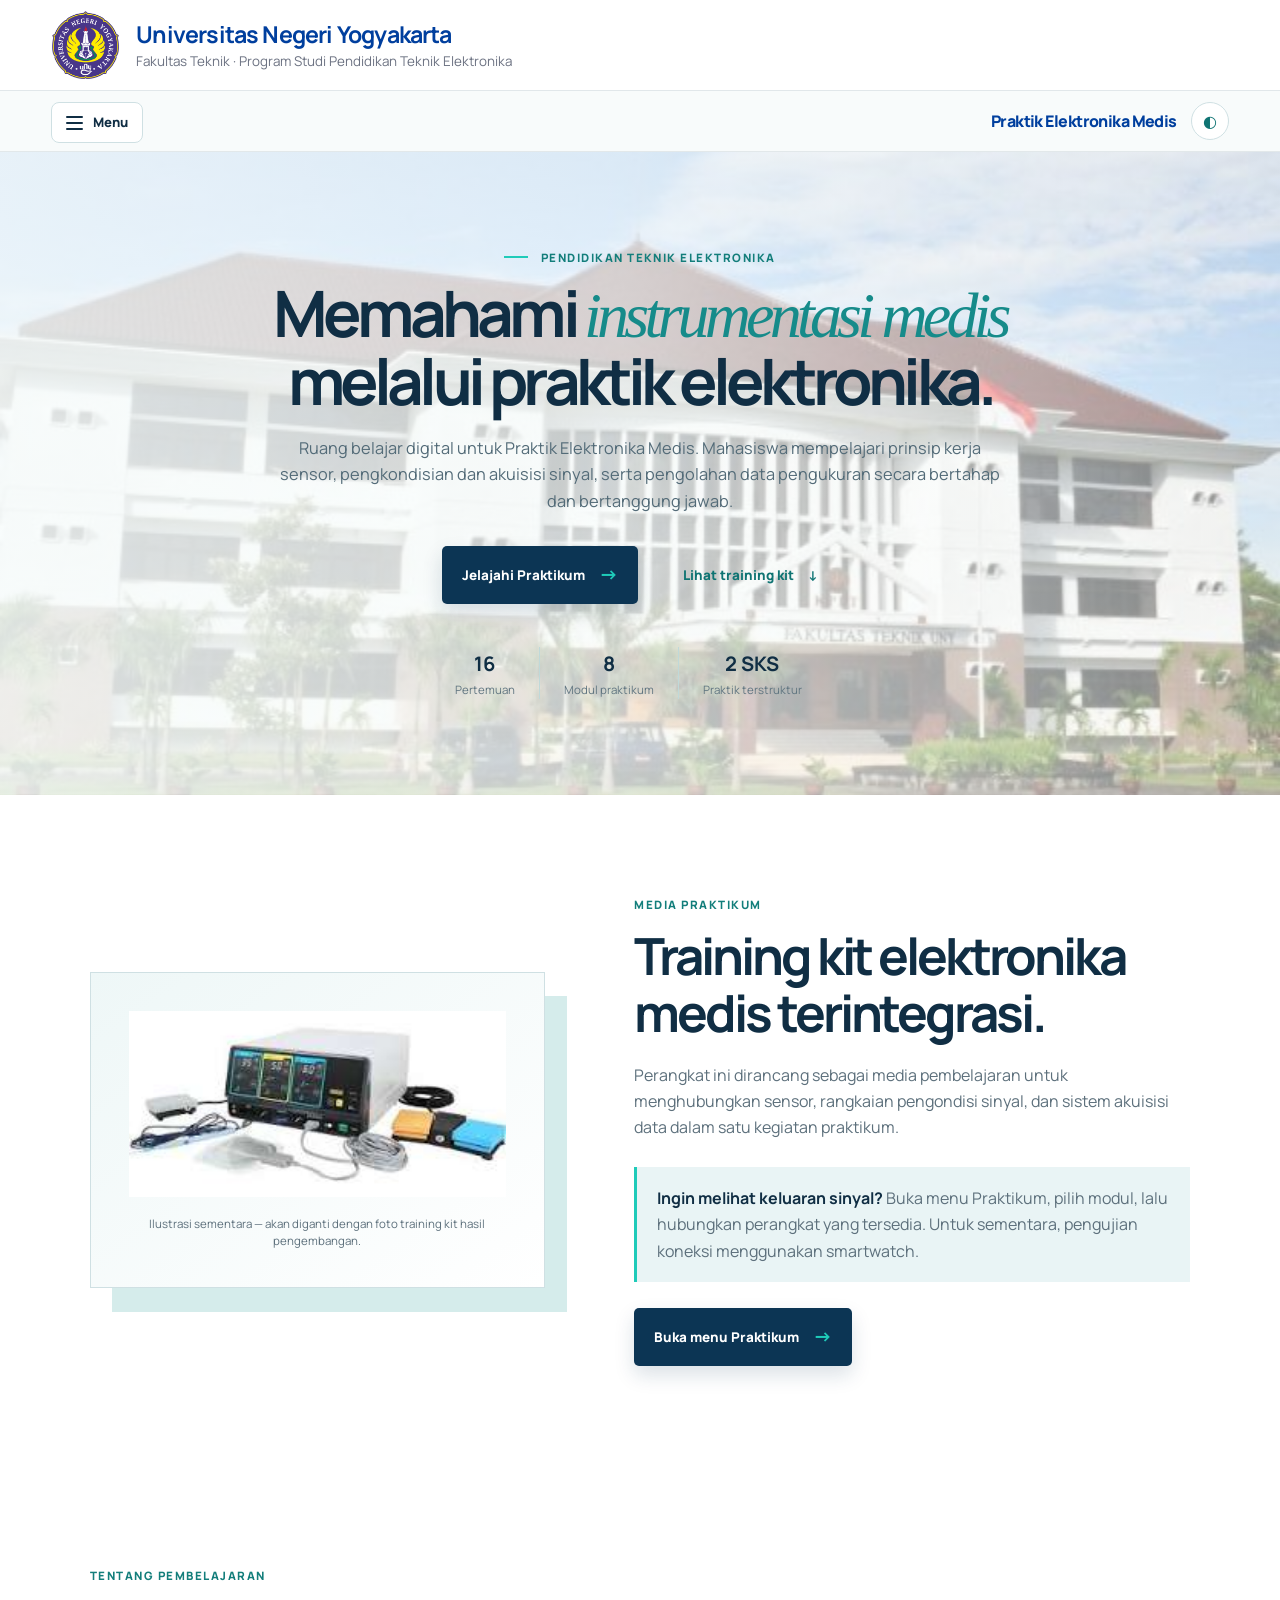
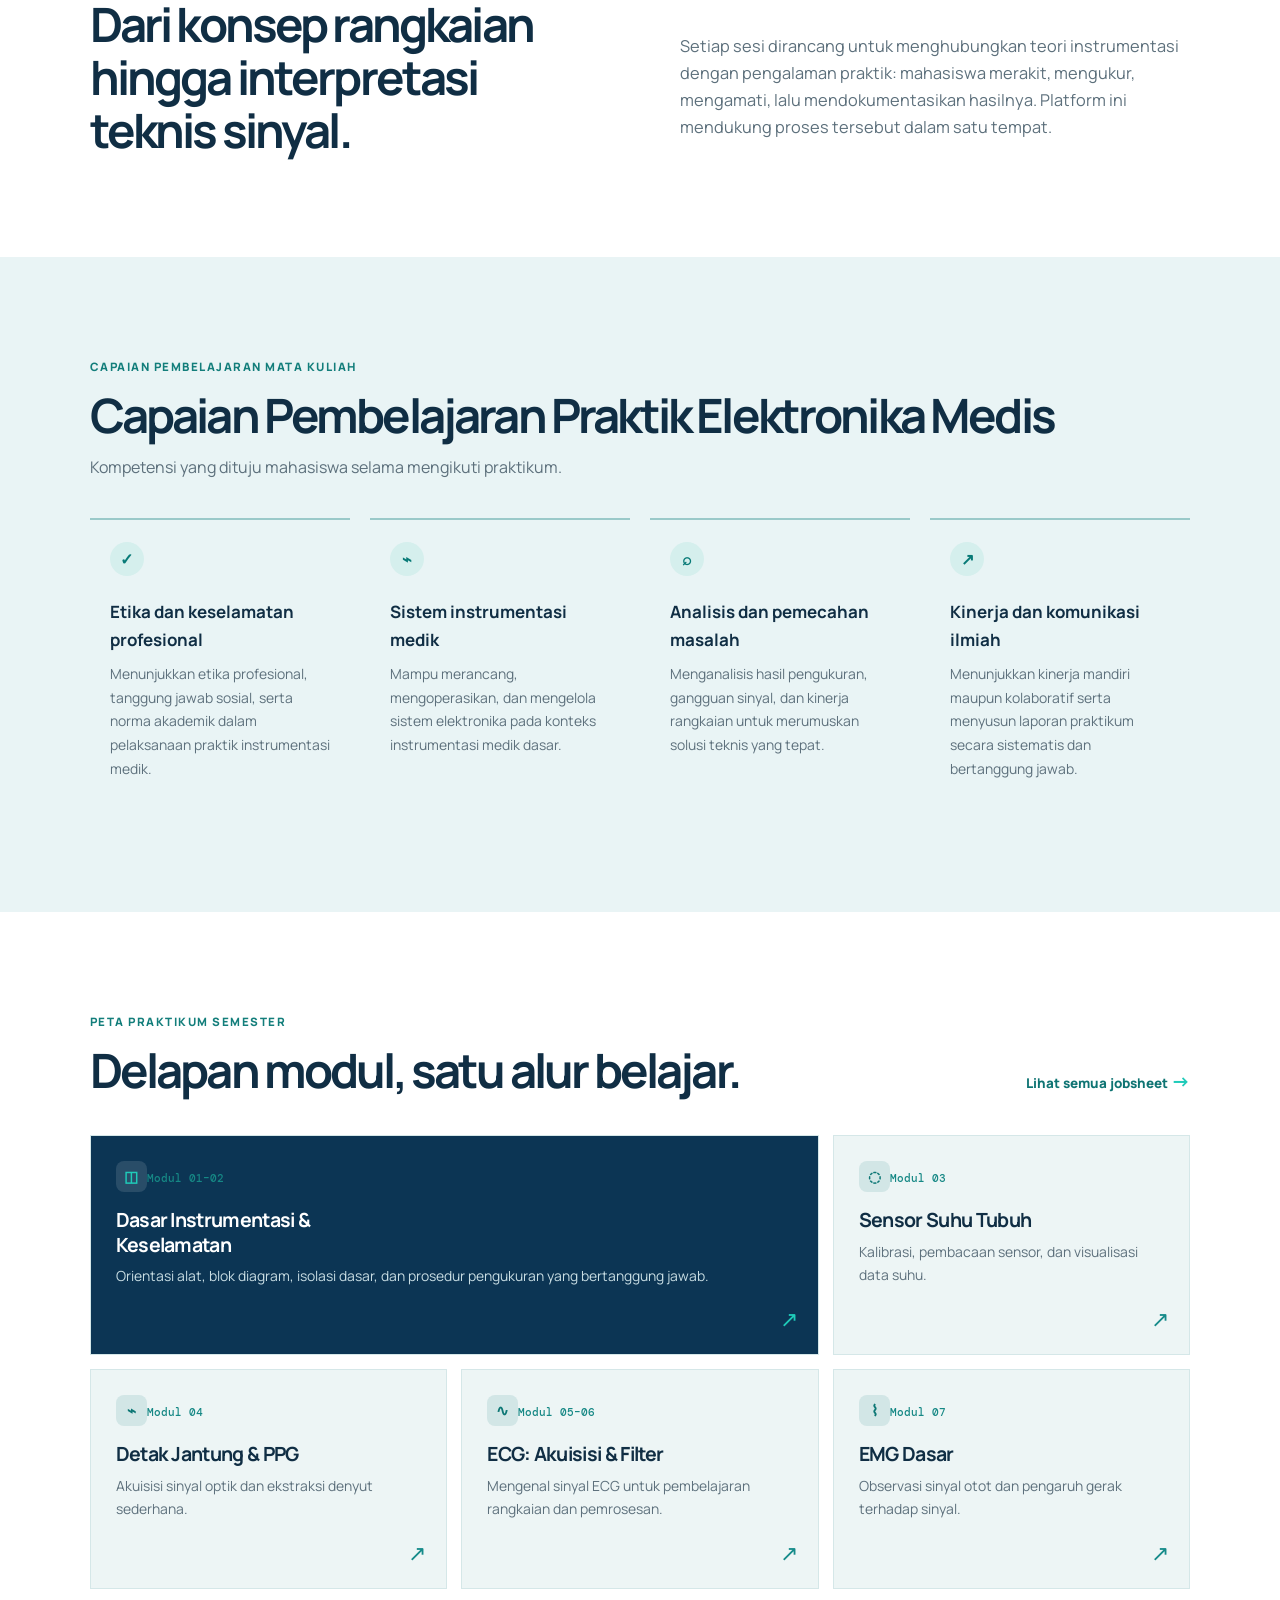
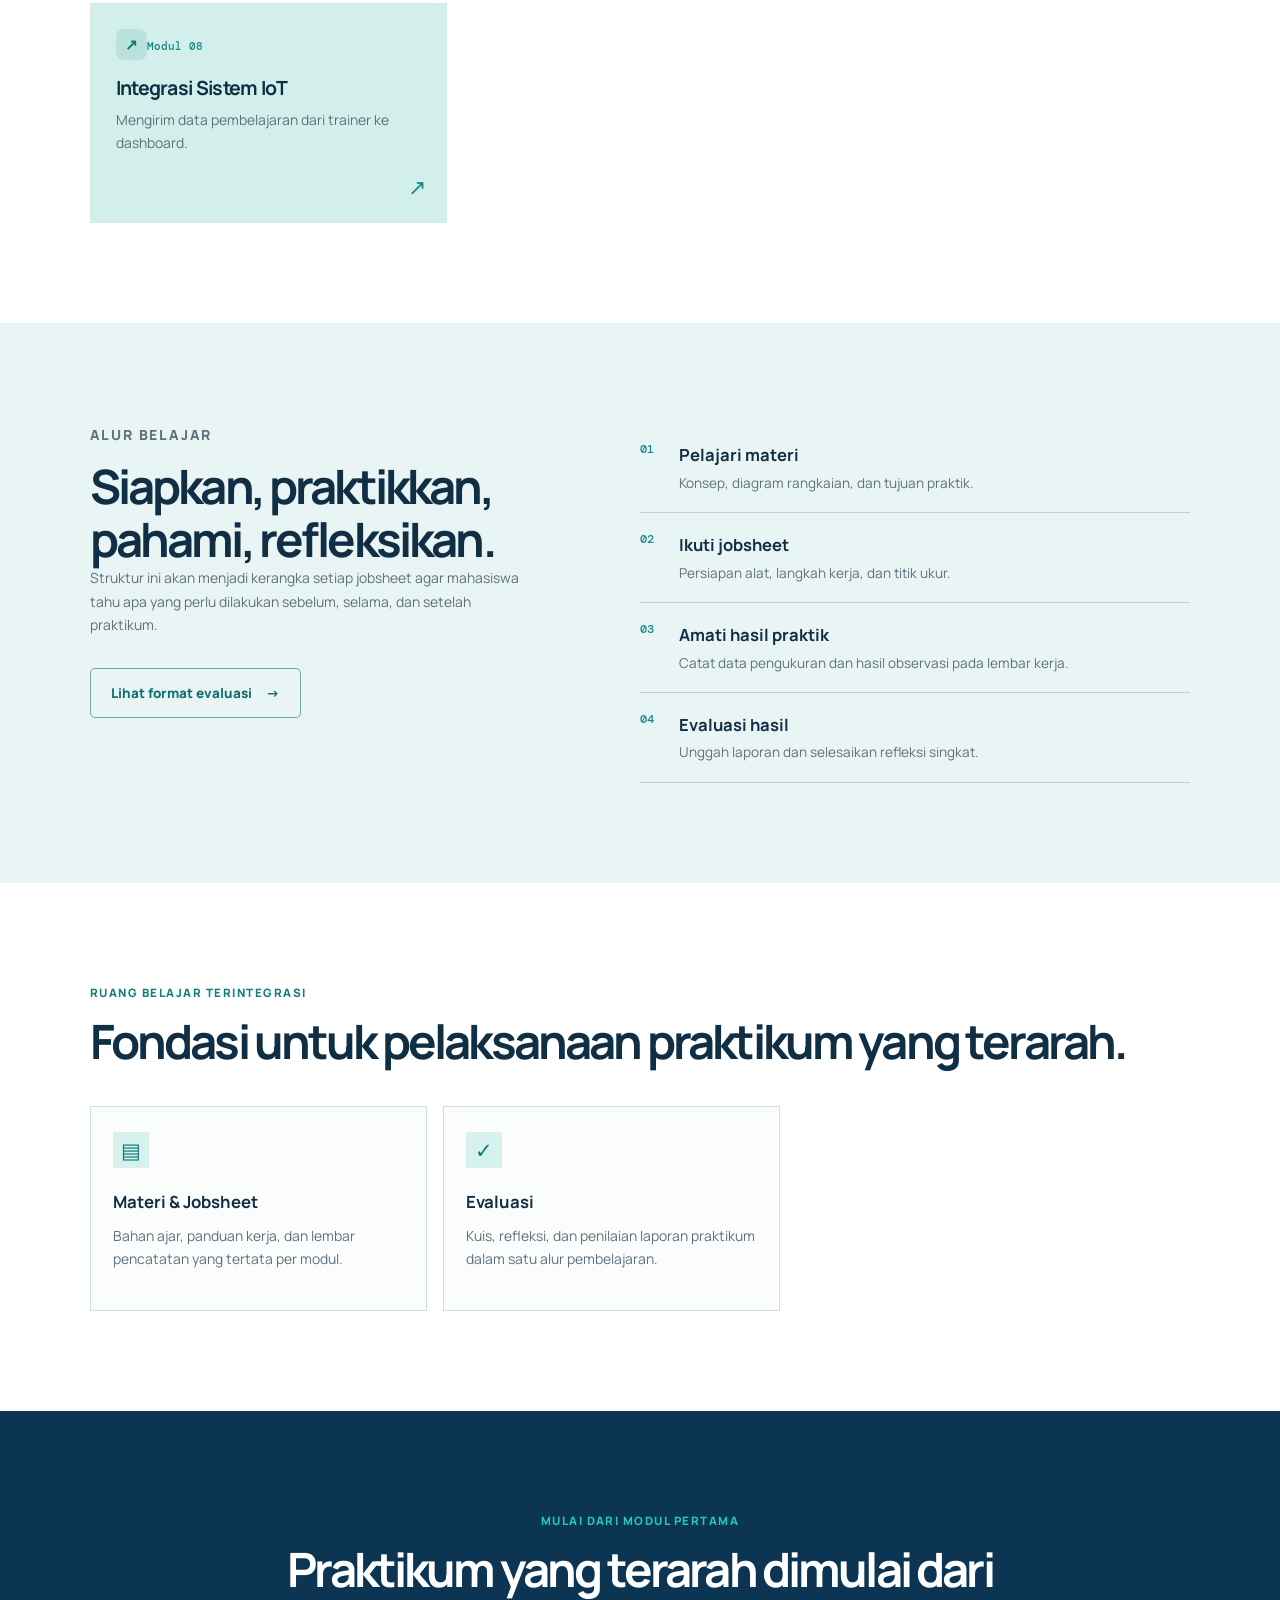
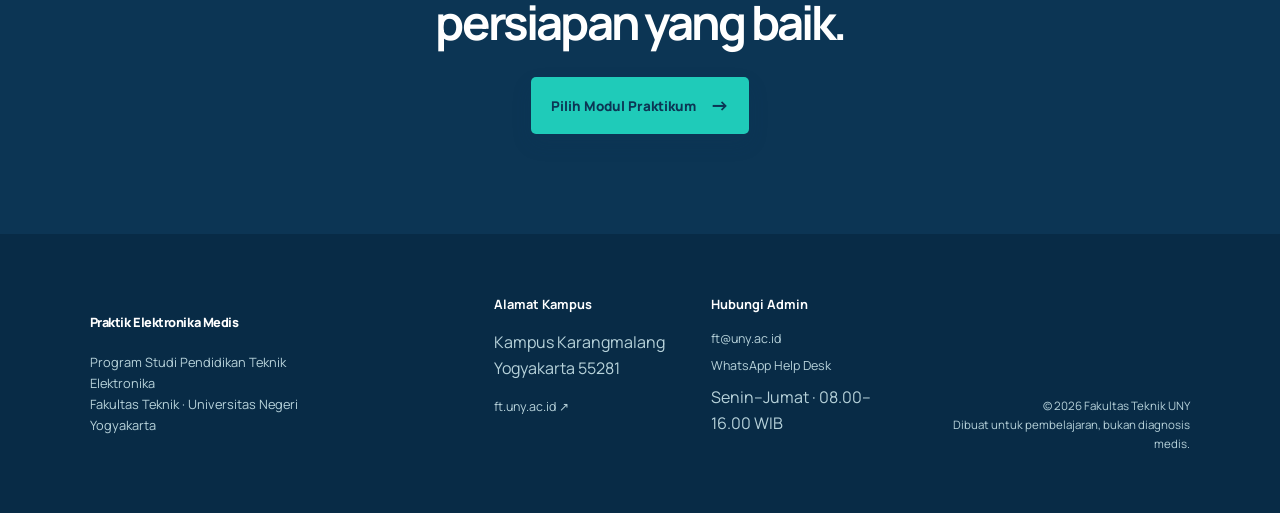
==== commit 233495c6: "Add files via upload" ====
--- a/index.html
+++ b/index.html
@@ -22,25 +22,27 @@
       <div class="institution-name"><strong>Universitas Negeri Yogyakarta</strong><span>Fakultas Teknik · Program Studi Pendidikan Teknik Elektronika</span></div>
     </div>
     <div class="platform-bar">
-      <button class="nav-menu-toggle" type="button" aria-label="Buka menu navigasi" aria-expanded="false" aria-controls="main-navigation">
-        <span class="menu-icon" aria-hidden="true"><i></i><i></i><i></i></span>
-        <span>Menu</span>
-      </button>
-
-      <nav class="main-nav" id="main-navigation" aria-label="Navigasi utama">
-        <a class="active" href="index.html">Beranda</a>
-        <a href="materi.html">Materi</a>
-        <a href="jobsheet.html">Jobsheet</a>
-        <a href="praktikum.html">Praktikum</a>
-        <a href="evaluasi.html">Evaluasi</a>
-        <a href="laporan.html">Unggah Laporan</a>
-        <a href="asisten-ai.html">Asisten AI</a>
-        <a href="profil-dosen.html">Profil Dosen</a>
-        <a href="tentang.html">Tentang</a>
-      </nav>
+      <details class="nav-dropdown">
+        <summary>
+          <span class="menu-icon" aria-hidden="true"><i></i><i></i><i></i></span>
+          <span>Menu</span>
+        </summary>
+        <nav class="main-nav" aria-label="Navigasi utama">
+          <a class="active" href="index.html">Beranda</a>
+          <a href="materi.html">Materi</a>
+          <a href="jobsheet.html">Jobsheet</a>
+          <a href="praktikum.html">Praktikum</a>
+          <a href="evaluasi.html">Evaluasi</a>
+          <a href="laporan.html">Unggah Laporan</a>
+          <a href="asisten-ai.html">Asisten AI</a>
+          <a href="profil-dosen.html">Profil Dosen</a>
+          <a href="tentang.html">Tentang</a>
+        </nav>
+      </details>
 
       <div class="header-tools">
         <a class="course-brand" href="#beranda">Praktik Elektronika Medis</a>
+        <button class="theme-control" type="button" aria-label="Ubah mode warna" title="Ubah mode warna" onclick="togglePageTheme()">◐</button>
       </div>
     </div>
   </header>
@@ -107,7 +109,24 @@
   </main>
 
   <footer id="tentang"><div class="footer-brand"><p class="footer-course">Praktik Elektronika Medis</p><p>Program Studi Pendidikan Teknik Elektronika<br>Fakultas Teknik · Universitas Negeri Yogyakarta</p></div><div><h3>Alamat Kampus</h3><p>Kampus Karangmalang<br>Yogyakarta 55281</p><a href="https://ft.uny.ac.id" target="_blank" rel="noopener">ft.uny.ac.id ↗</a></div><div><h3>Hubungi Admin</h3><a href="mailto:ft@uny.ac.id">ft@uny.ac.id</a><a href="https://wa.me/6289529199119" target="_blank" rel="noopener">WhatsApp Help Desk</a><p>Senin–Jumat · 08.00–16.00 WIB</p></div><p class="footer-note">© 2026 Fakultas Teknik UNY<br>Dibuat untuk pembelajaran, bukan diagnosis medis.</p></footer>
-  <script src="navigation.js"></script>
+  <script>
+    function togglePageTheme() {
+      const root = document.documentElement;
+      const button = document.querySelector('.theme-control');
+      const dark = root.dataset.theme !== 'dark';
+      root.dataset.theme = dark ? 'dark' : 'light';
+      localStorage.setItem('pem-theme', root.dataset.theme);
+      if (button) button.textContent = dark ? '☀' : '◐';
+    }
+
+    (function restorePageTheme() {
+      const saved = localStorage.getItem('pem-theme');
+      if (!saved) return;
+      document.documentElement.dataset.theme = saved;
+      const button = document.querySelector('.theme-control');
+      if (button) button.textContent = saved === 'dark' ? '☀' : '◐';
+    })();
+  </script>
   <script src="script.js"></script>
 </body>
 </html>
--- a/styles.css
+++ b/styles.css
@@ -94,6 +94,123 @@
   .signal-showcase-copy {
     margin-bottom: 28px;
     text-align: left;
+  }
+}
+
+/* =====================================================
+   PERBAIKAN FINAL NAVIGASI TANPA JAVASCRIPT EKSTERNAL
+   ===================================================== */
+.platform-bar > .theme-toggle {
+  display: none !important;
+}
+
+.nav-dropdown {
+  position: relative;
+  order: 1;
+}
+
+.nav-dropdown summary {
+  display: inline-flex;
+  align-items: center;
+  gap: 10px;
+  padding: 9px 14px;
+  border: 1px solid var(--line);
+  border-radius: 8px;
+  background: #ffffff;
+  color: var(--ink);
+  font-size: .82rem;
+  font-weight: 800;
+  cursor: pointer;
+  list-style: none;
+  user-select: none;
+}
+
+.nav-dropdown summary::-webkit-details-marker {
+  display: none;
+}
+
+.nav-dropdown[open] summary {
+  border-color: #74aaa9;
+  background: var(--mist);
+}
+
+.nav-dropdown[open] .menu-icon i:nth-child(1) {
+  transform: translateY(6px) rotate(45deg);
+}
+
+.nav-dropdown[open] .menu-icon i:nth-child(2) {
+  opacity: 0;
+}
+
+.nav-dropdown[open] .menu-icon i:nth-child(3) {
+  transform: translateY(-6px) rotate(-45deg);
+}
+
+.nav-dropdown .main-nav,
+.nav-dropdown .main-nav.open {
+  display: none !important;
+}
+
+.nav-dropdown[open] .main-nav {
+  display: grid !important;
+  position: absolute;
+  z-index: 100;
+  top: calc(100% + 9px);
+  left: 0;
+  width: min(390px, calc(100vw - 40px));
+  margin: 0;
+  padding: 12px;
+  grid-template-columns: repeat(2, minmax(0, 1fr));
+  gap: 4px;
+  border: 1px solid var(--line);
+  border-radius: 12px;
+  background: #ffffff;
+  box-shadow: 0 18px 45px rgba(12, 53, 84, .2);
+}
+
+.header-tools {
+  order: 2;
+}
+
+.theme-control {
+  display: grid;
+  place-items: center;
+  flex: 0 0 38px;
+  width: 38px;
+  height: 38px;
+  padding: 0;
+  border: 1px solid var(--line);
+  border-radius: 50%;
+  background: #ffffff;
+  color: #0f7473;
+  font: inherit;
+  cursor: pointer;
+}
+
+html[data-theme="dark"] .nav-dropdown summary,
+html[data-theme="dark"] .nav-dropdown[open] .main-nav,
+html[data-theme="dark"] .theme-control {
+  background: #0c2839;
+  color: #e7f1f3;
+}
+
+@media (max-width: 680px) {
+  .nav-dropdown summary {
+    padding: 8px 10px;
+  }
+
+  .nav-dropdown[open] .main-nav {
+    position: fixed;
+    top: 134px;
+    right: 14px;
+    left: 14px;
+    width: auto;
+  }
+
+  .theme-control {
+    flex-basis: 34px;
+    width: 34px;
+    height: 34px;
   }
 }
 
@@ -364,3 +481,35 @@
     height: 34px;
   }
 }
+
+/* Menjaga seluruh isi tetap terbaca ketika mode gelap aktif. */
+html[data-theme="dark"] .hero,
+html[data-theme="dark"] .training-showcase,
+html[data-theme="dark"] .intro,
+html[data-theme="dark"] .modules,
+html[data-theme="dark"] .platform,
+html[data-theme="dark"] .signal-showcase {
+  background: #0b2434;
+  color: #e7f1f3;
+}
+
+html[data-theme="dark"] .training-photo,
+html[data-theme="dark"] .feature-grid article {
+  background: #102e3d;
+  border-color: #294657;
+}
+
+html[data-theme="dark"] .training-copy h2,
+html[data-theme="dark"] .intro h2,
+html[data-theme="dark"] .section-heading h2 {
+  color: #e7f1f3;
+}
+
+html[data-theme="dark"] .training-notice {
+  background: #102e3d;
+  color: #c4d5db;
+}
+
+html[data-theme="dark"] .training-notice strong {
+  color: #ffffff;
+}
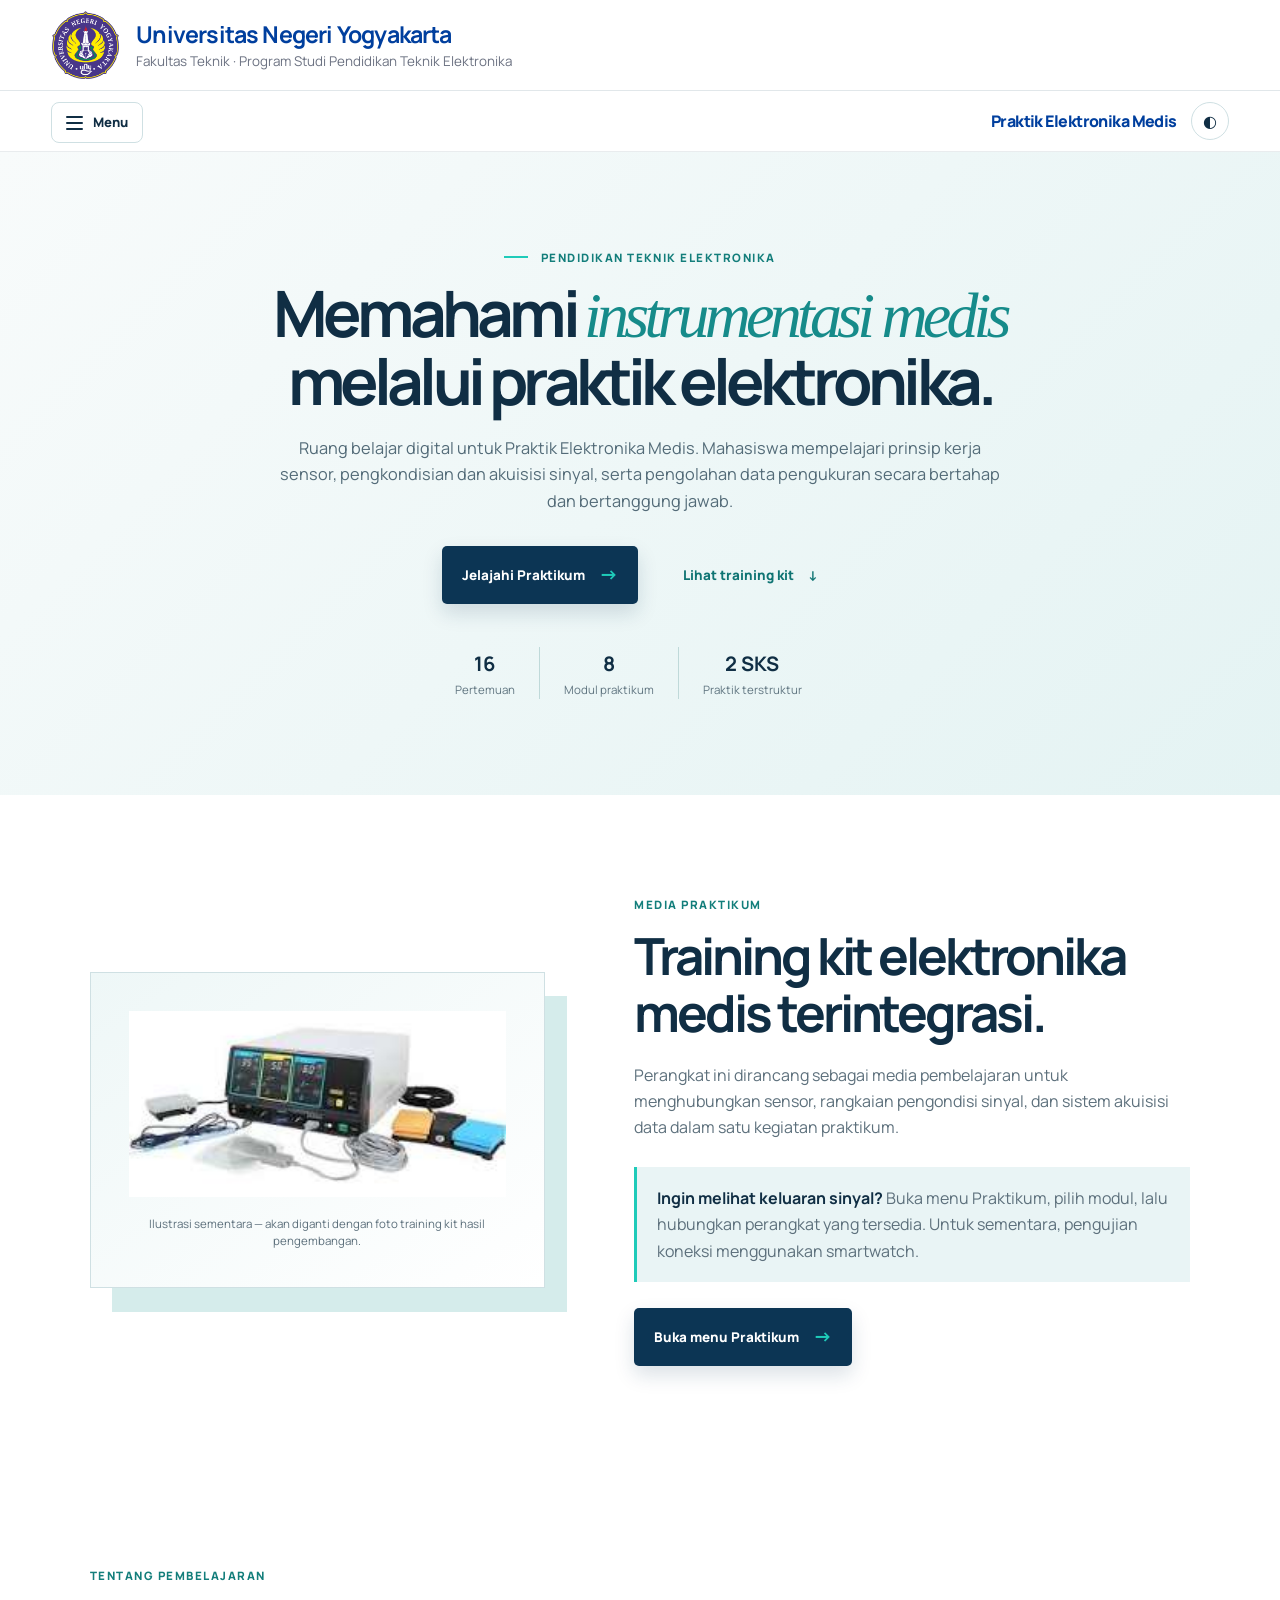
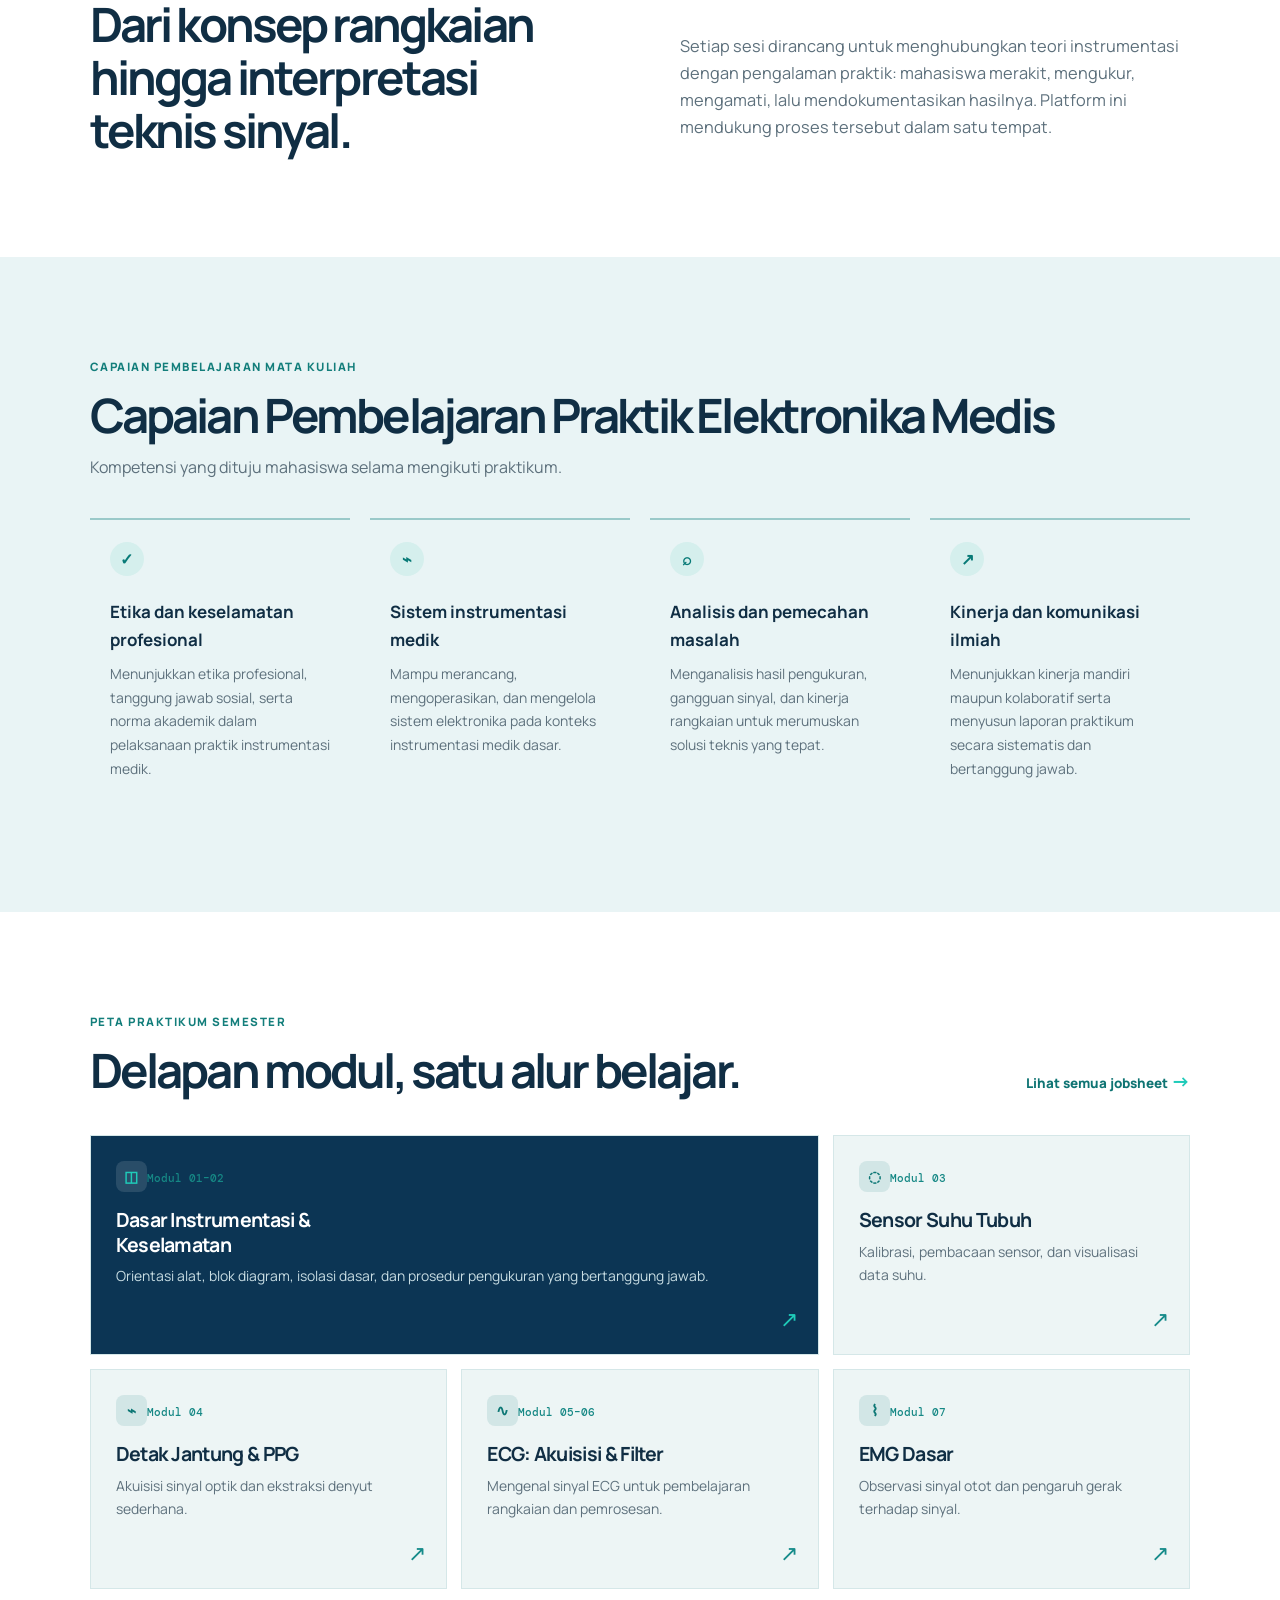
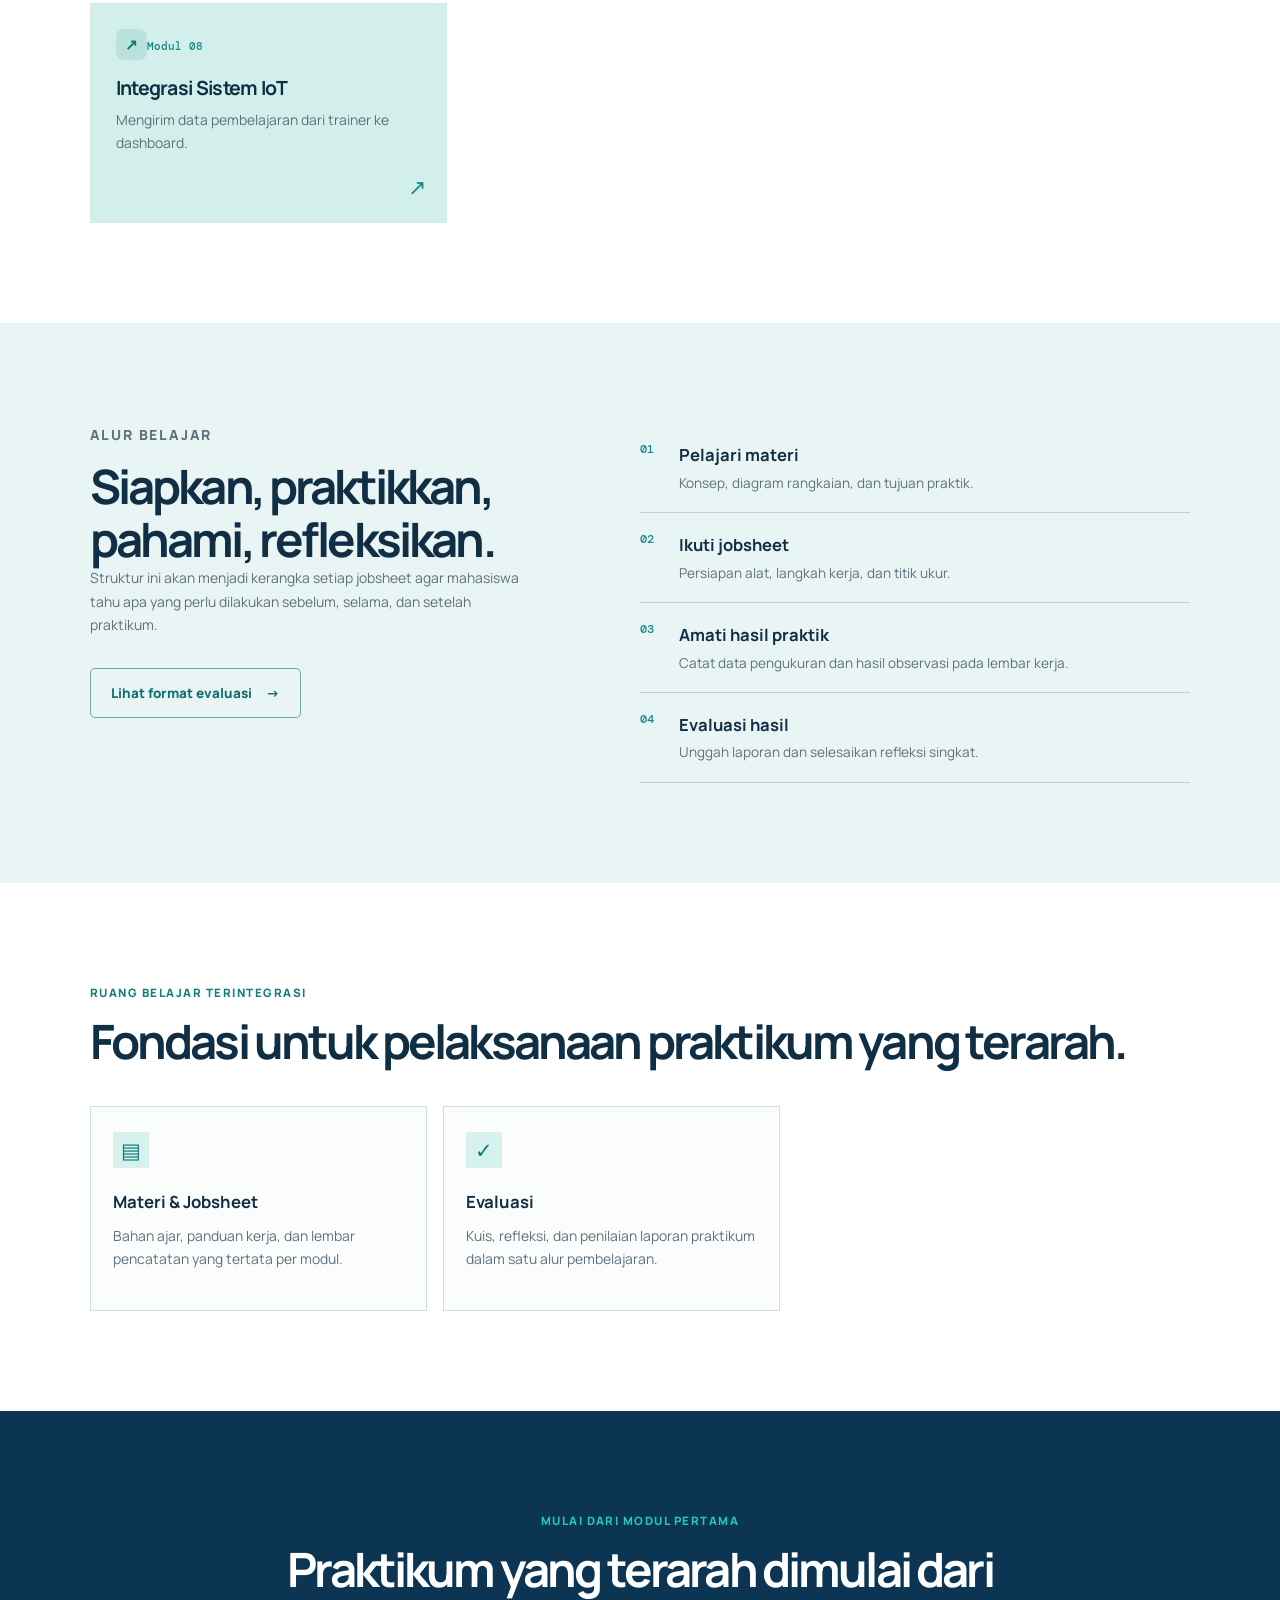
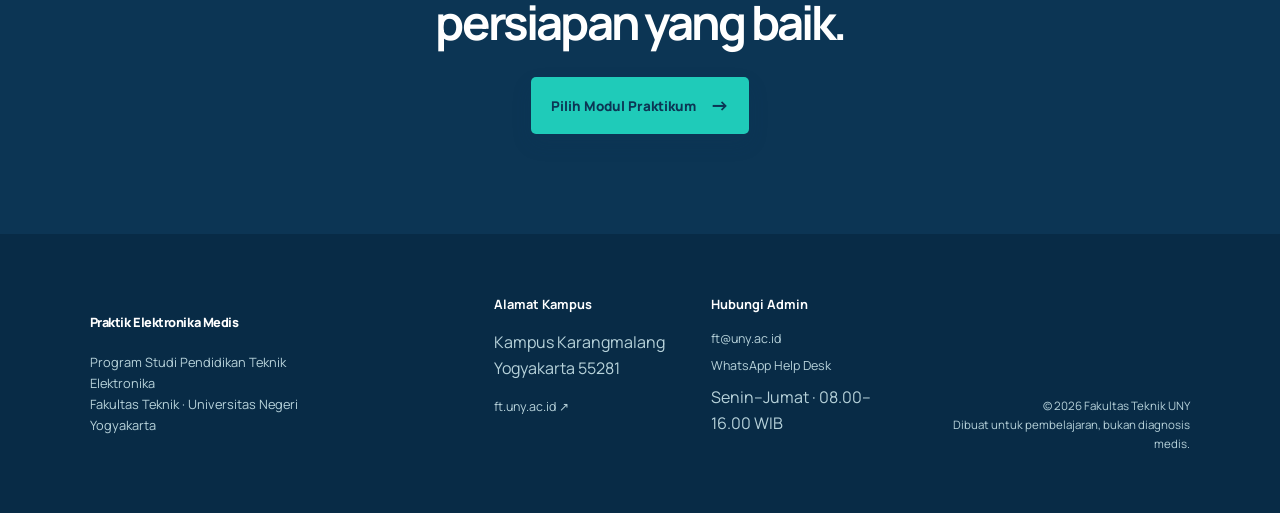
==== commit e43f3b6d: "Add files via upload" ====
--- a/index.html
+++ b/index.html
@@ -14,6 +14,7 @@
   <link rel="stylesheet" href="compact-features.css" />
   <link rel="stylesheet" href="report-upload.css" />
   <link rel="stylesheet" href="visual-enhancements.css" />
+  <link rel="stylesheet" href="dark-mode-fix.css" />
 </head>
 <body>
   <header class="site-header">
@@ -120,8 +121,7 @@
     }
 
     (function restorePageTheme() {
-      const saved = localStorage.getItem('pem-theme');
-      if (!saved) return;
+      const saved = localStorage.getItem('pem-theme') || 'light';
       document.documentElement.dataset.theme = saved;
       const button = document.querySelector('.theme-control');
       if (button) button.textContent = saved === 'dark' ? '☀' : '◐';
--- a/dark-mode-fix.css
+++ b/dark-mode-fix.css
@@ -0,0 +1,138 @@
+/* MODE TERANG / GELAP FINAL — hanya mengikuti data-theme pada elemen html. */
+
+/* MODE TERANG */
+html[data-theme="light"] body {
+  background: #f8fbfb !important;
+  color: #102e44 !important;
+}
+
+html[data-theme="light"] .site-header,
+html[data-theme="light"] .identity-bar,
+html[data-theme="light"] .platform-bar {
+  background: #ffffff !important;
+  color: #102e44 !important;
+}
+
+html[data-theme="light"] .hero {
+  background: linear-gradient(135deg, #f8fbfb 0%, #e4f3f3 100%) !important;
+  color: #102e44 !important;
+}
+
+html[data-theme="light"] .training-showcase,
+html[data-theme="light"] .intro,
+html[data-theme="light"] .modules,
+html[data-theme="light"] .platform,
+html[data-theme="light"] .signal-showcase {
+  background: #ffffff !important;
+  color: #102e44 !important;
+}
+
+html[data-theme="light"] .training-copy,
+html[data-theme="light"] .training-copy h2,
+html[data-theme="light"] .intro h2,
+html[data-theme="light"] .section-heading h2 {
+  color: #102e44 !important;
+}
+
+html[data-theme="light"] .training-copy > p:not(.eyebrow),
+html[data-theme="light"] .intro > p {
+  color: #5d707c !important;
+}
+
+html[data-theme="light"] .training-photo {
+  background: linear-gradient(145deg, #eef7f7, #ffffff) !important;
+  border-color: #cfe0e3 !important;
+  box-shadow: 22px 24px 0 #d5eceb !important;
+}
+
+html[data-theme="light"] .training-notice {
+  background: #e9f4f5 !important;
+  color: #5d707c !important;
+}
+
+html[data-theme="light"] .training-notice strong {
+  color: #102e44 !important;
+}
+
+html[data-theme="light"] .nav-dropdown summary,
+html[data-theme="light"] .nav-dropdown[open] .main-nav,
+html[data-theme="light"] .theme-control {
+  background: #ffffff !important;
+  color: #102e44 !important;
+}
+
+/* MODE GELAP */
+html[data-theme="dark"] body {
+  background: #071621 !important;
+  color: #e8f2f4 !important;
+}
+
+html[data-theme="dark"] .site-header,
+html[data-theme="dark"] .identity-bar,
+html[data-theme="dark"] .platform-bar {
+  background: #08131d !important;
+  color: #e8f2f4 !important;
+}
+
+html[data-theme="dark"] .hero,
+html[data-theme="dark"] .training-showcase,
+html[data-theme="dark"] .intro,
+html[data-theme="dark"] .modules,
+html[data-theme="dark"] .platform,
+html[data-theme="dark"] .signal-showcase {
+  background: #0b1c28 !important;
+  color: #e8f2f4 !important;
+}
+
+html[data-theme="dark"] .training-copy,
+html[data-theme="dark"] .training-copy h2,
+html[data-theme="dark"] .intro h2,
+html[data-theme="dark"] .section-heading h2 {
+  color: #e8f2f4 !important;
+}
+
+html[data-theme="dark"] .training-copy > p:not(.eyebrow),
+html[data-theme="dark"] .intro > p {
+  color: #b5c9d0 !important;
+}
+
+html[data-theme="dark"] .training-copy .eyebrow {
+  color: #42d6c5 !important;
+}
+
+html[data-theme="dark"] .training-photo {
+  background: #102b3a !important;
+  border-color: #315061 !important;
+  box-shadow: 22px 24px 0 #153846 !important;
+}
+
+html[data-theme="dark"] .training-photo figcaption {
+  color: #abc2ca !important;
+}
+
+html[data-theme="dark"] .training-notice {
+  background: #102b3a !important;
+  border-left-color: #31cbbb !important;
+  color: #c9dce2 !important;
+}
+
+html[data-theme="dark"] .training-notice strong {
+  color: #ffffff !important;
+}
+
+html[data-theme="dark"] .nav-dropdown summary,
+html[data-theme="dark"] .nav-dropdown[open] .main-nav,
+html[data-theme="dark"] .theme-control {
+  background: #102b3a !important;
+  color: #e8f2f4 !important;
+}
+
+@media (max-width: 680px) {
+  html[data-theme="light"] .training-photo {
+    box-shadow: 13px 15px 0 #d5eceb !important;
+  }
+
+  html[data-theme="dark"] .training-photo {
+    box-shadow: 13px 15px 0 #153846 !important;
+  }
+}
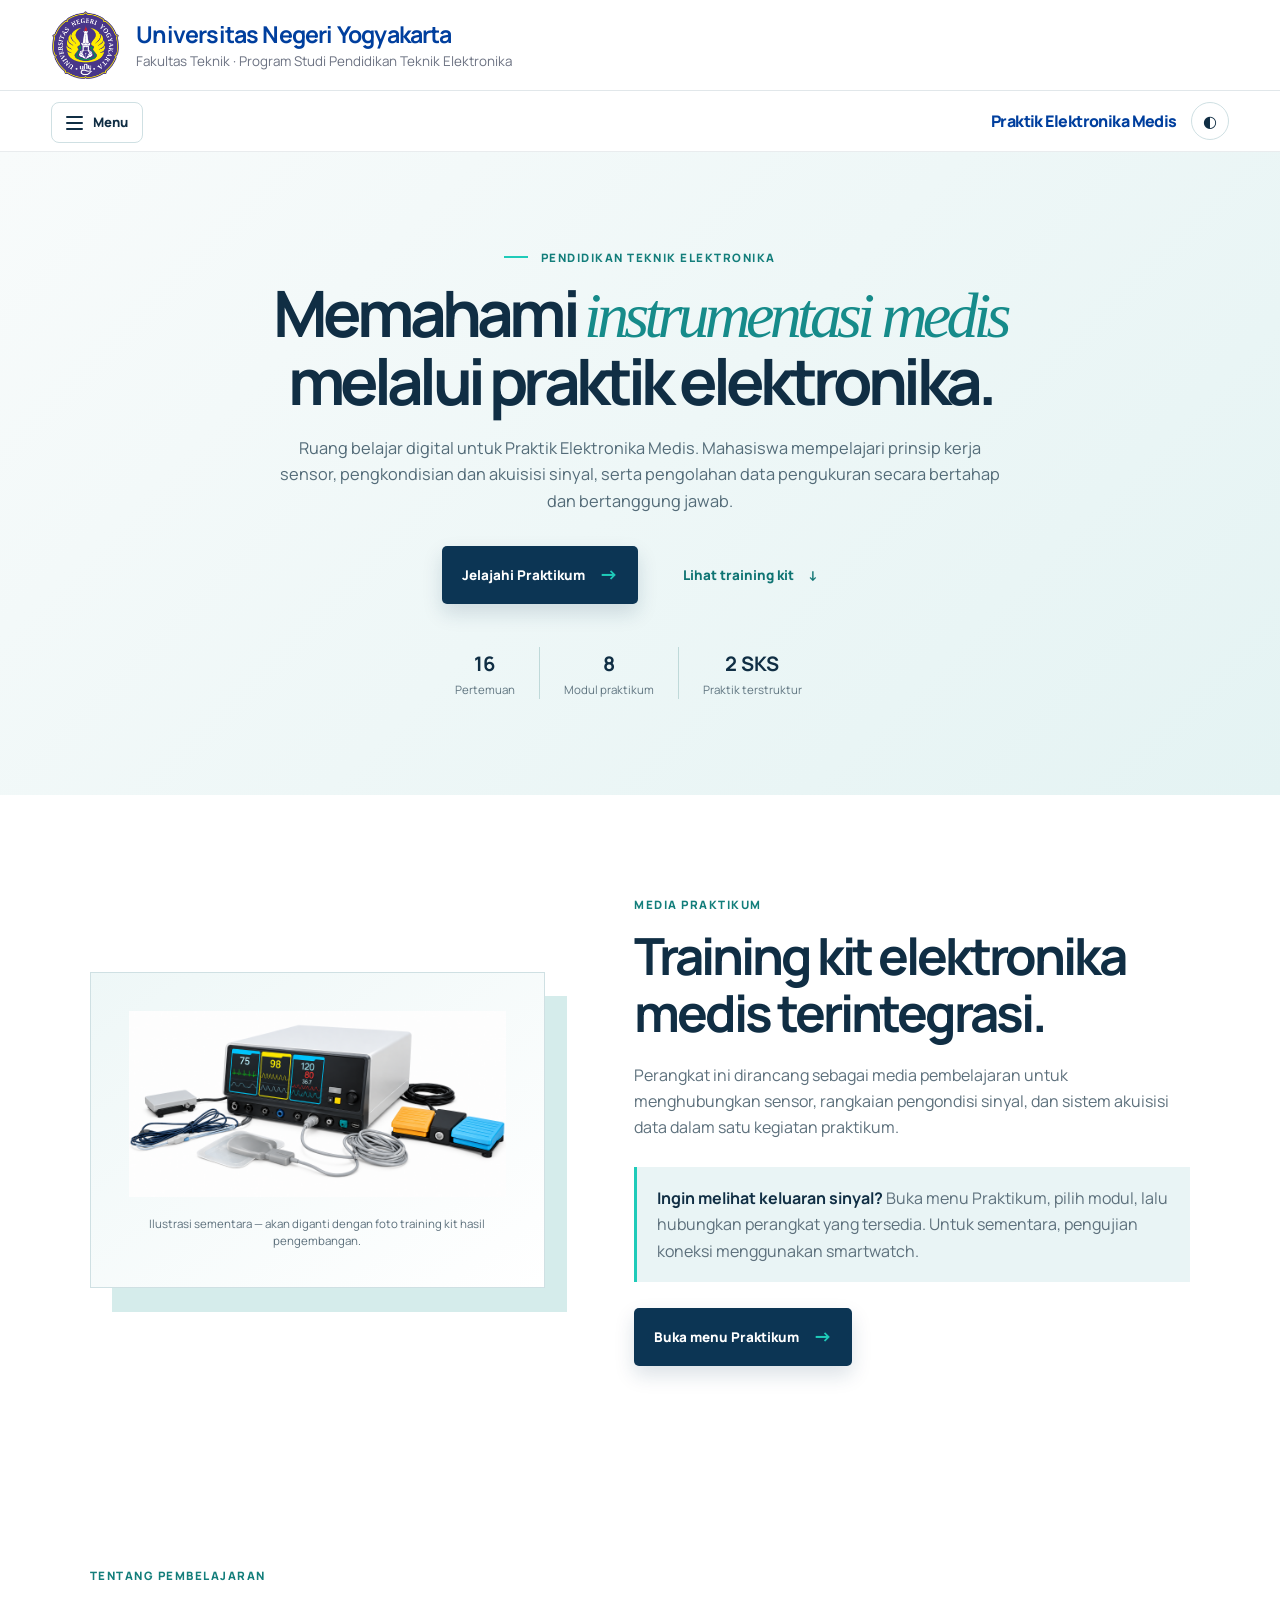
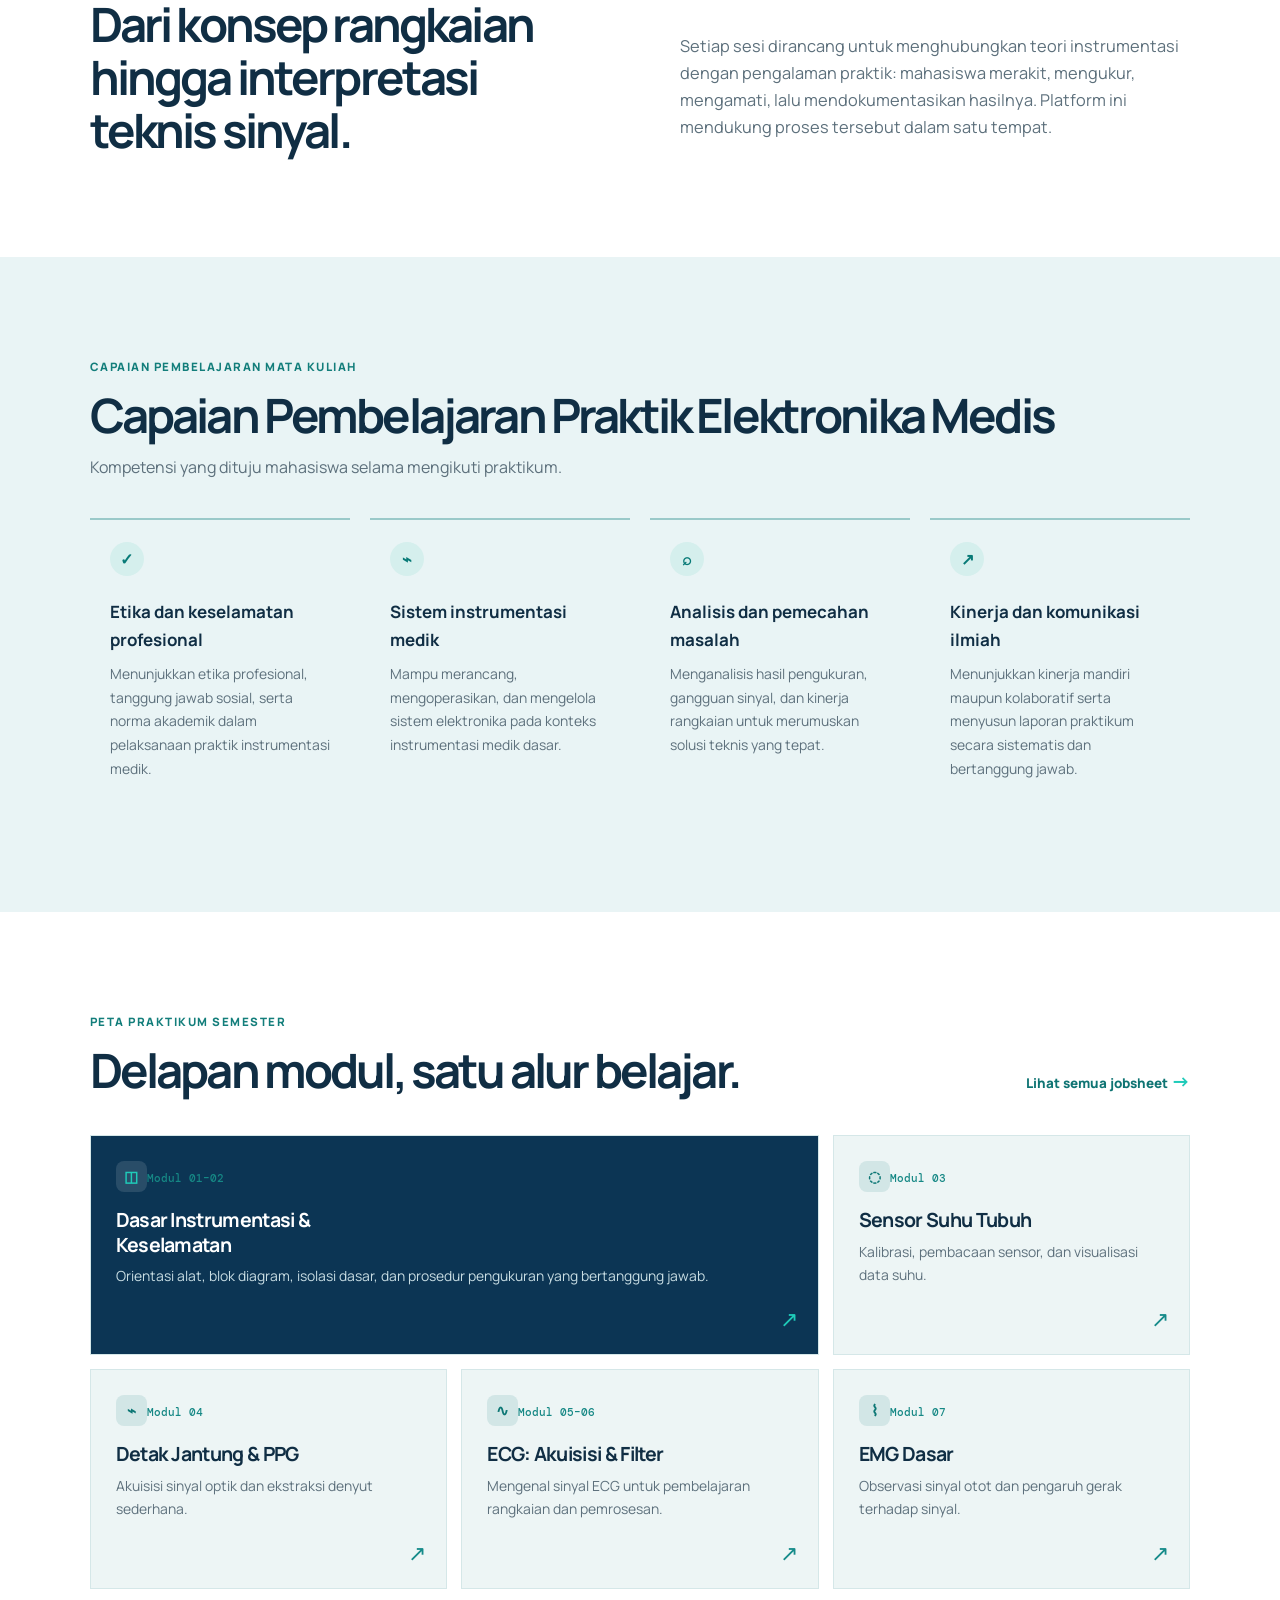
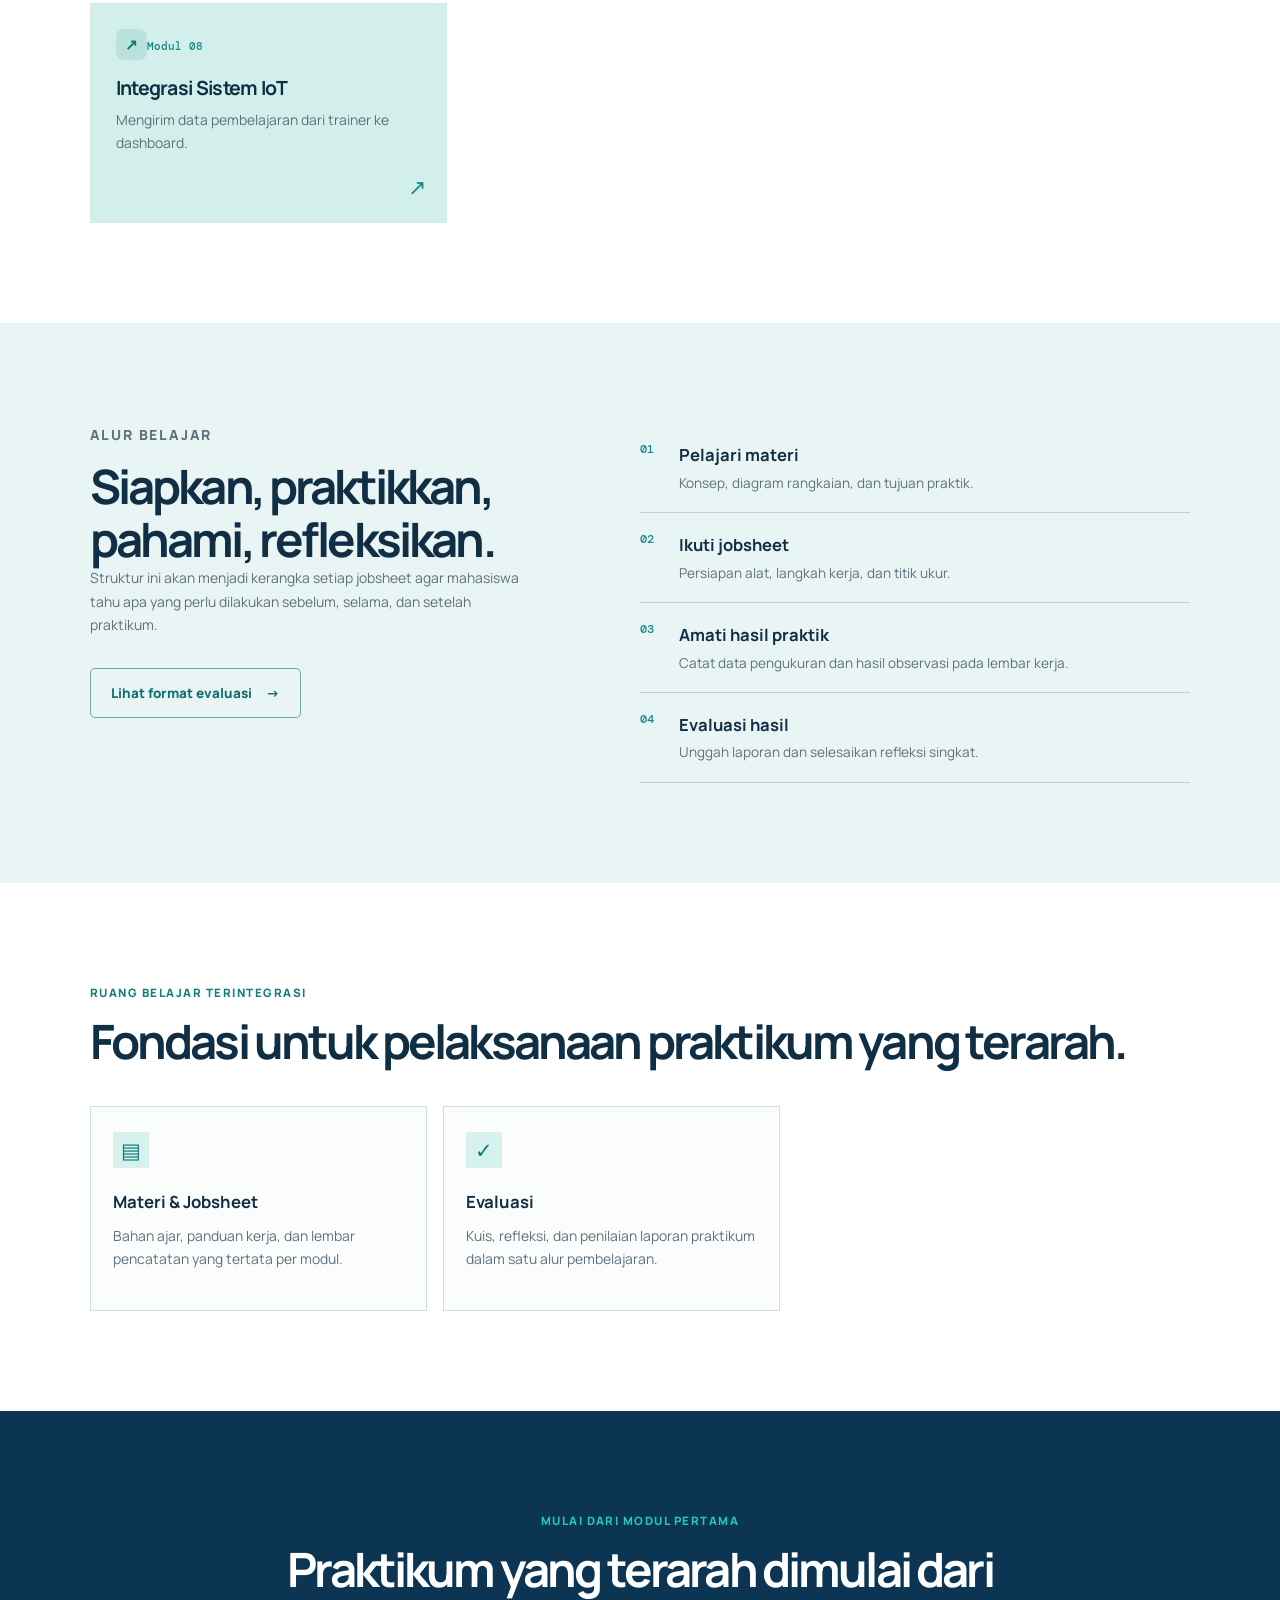
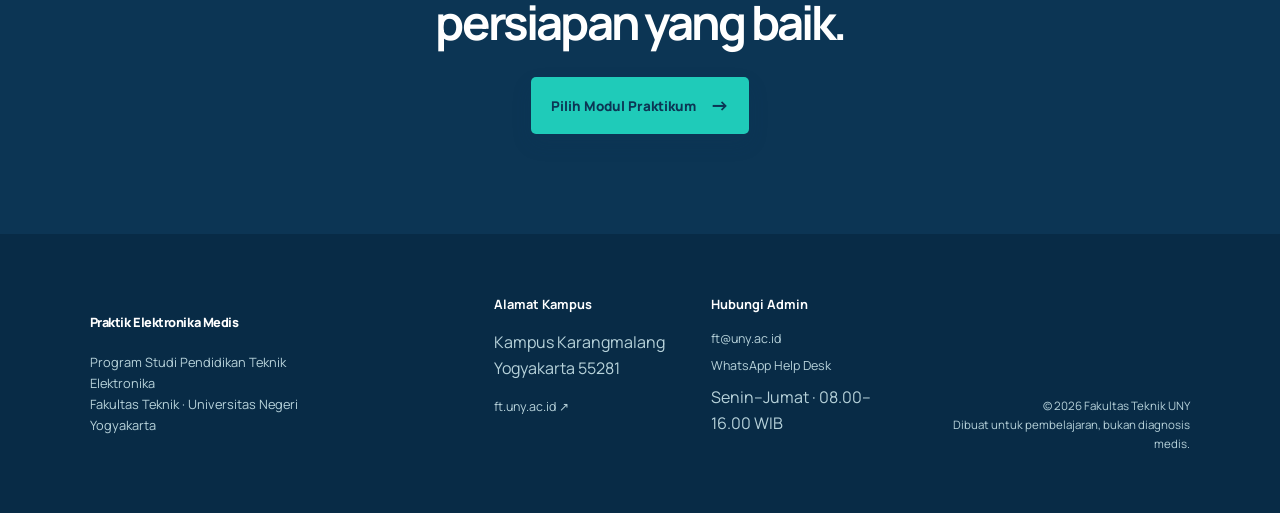
==== commit 099a6f55: "Add high-resolution training kit image" ====
--- a/index.html
+++ b/index.html
@@ -61,7 +61,7 @@
 
     <section class="training-showcase section" id="training-kit">
       <figure class="training-photo">
-        <img src="training-kit-placeholder.png" alt="Ilustrasi training kit elektronika medis dengan monitor dan beberapa sensor" />
+        <img src="training-kit-hd.png" alt="Ilustrasi training kit elektronika medis dengan monitor dan beberapa sensor" />
         <figcaption>Ilustrasi sementara — akan diganti dengan foto training kit hasil pengembangan.</figcaption>
       </figure>
       <div class="training-copy">
